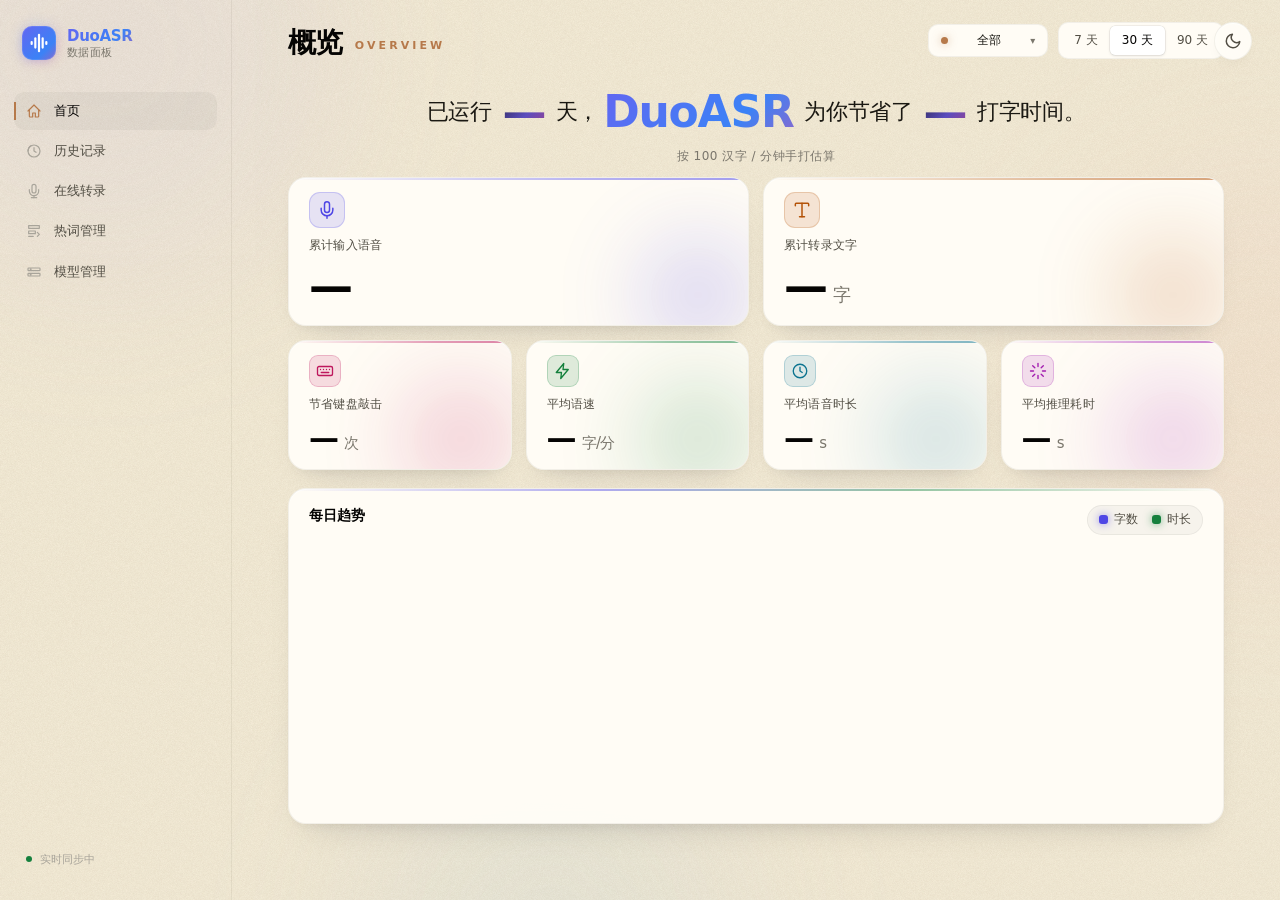
==== static/dashboard/index.html @ fc0b5ade "feat(dashboard): 热词控件聚合到表上方 + 下载实时网速/ETA 热词管理： - 「表格 / 原文」+「保存」按钮从 view-header 右上角挪到表格上方右侧   的独立 mod" ====
<!DOCTYPE html>
<html lang="zh-CN">
<head>
  <meta charset="UTF-8">
  <meta name="viewport" content="width=device-width, initial-scale=1.0">
  <title>DuoASR · 数据面板</title>
  <link rel="stylesheet" href="style.css">
</head>
<body>
  <!-- 极光背景 + 双层纹理（细颗粒噪点 + 粗纤维纸纹） -->
  <div class="aurora" aria-hidden="true">
    <span class="aurora-blob aurora-blob-1"></span>
    <span class="aurora-blob aurora-blob-2"></span>
    <span class="aurora-blob aurora-blob-3"></span>
  </div>
  <div class="noise" aria-hidden="true"></div>
  <div class="paper-grain" aria-hidden="true"></div>

  <aside class="sidebar">
    <div class="brand">
      <span class="brand-mark" aria-hidden="true">
        <svg viewBox="0 0 24 24" width="22" height="22" fill="none" stroke="currentColor" stroke-width="2.4" stroke-linecap="round" stroke-linejoin="round">
          <path d="M12 3v18"/>
          <path d="M8 7v10"/>
          <path d="M16 7v10"/>
          <path d="M4 11v2"/>
          <path d="M20 11v2"/>
        </svg>
      </span>
      <span class="brand-text">
        <span class="brand-title">DuoASR</span>
        <span class="brand-sub">数据面板</span>
      </span>
    </div>

    <nav>
      <a href="#/" class="nav-item" data-view="home">
        <span class="nav-icon" aria-hidden="true">
          <svg viewBox="0 0 24 24" width="16" height="16" fill="none" stroke="currentColor" stroke-width="1.8" stroke-linecap="round" stroke-linejoin="round">
            <path d="M3 12l9-9 9 9"/>
            <path d="M5 10v10a1 1 0 0 0 1 1h4v-6h4v6h4a1 1 0 0 0 1-1V10"/>
          </svg>
        </span>
        <span>首页</span>
      </a>
      <a href="#/history" class="nav-item" data-view="history">
        <span class="nav-icon" aria-hidden="true">
          <svg viewBox="0 0 24 24" width="16" height="16" fill="none" stroke="currentColor" stroke-width="1.8" stroke-linecap="round" stroke-linejoin="round">
            <circle cx="12" cy="12" r="9"/>
            <path d="M12 7v5l3 2"/>
            <path d="M3 12a9 9 0 0 1 4.5-7.79"/>
          </svg>
        </span>
        <span>历史记录</span>
      </a>
      <a href="#/transcribe" class="nav-item" data-view="transcribe">
        <span class="nav-icon" aria-hidden="true">
          <svg viewBox="0 0 24 24" width="16" height="16" fill="none" stroke="currentColor" stroke-width="1.8" stroke-linecap="round" stroke-linejoin="round">
            <path d="M12 2a3 3 0 0 0-3 3v7a3 3 0 0 0 6 0V5a3 3 0 0 0-3-3z"/>
            <path d="M19 10v2a7 7 0 0 1-14 0v-2"/>
            <path d="M12 19v3"/>
            <path d="M8 22h8"/>
          </svg>
        </span>
        <span>在线转录</span>
      </a>
      <a href="#/hotwords" class="nav-item" data-view="hotwords">
        <span class="nav-icon" aria-hidden="true">
          <svg viewBox="0 0 24 24" width="16" height="16" fill="none" stroke="currentColor" stroke-width="1.8" stroke-linecap="round" stroke-linejoin="round">
            <path d="M4 4h16v4H4z"/>
            <path d="M4 12h10v4H4z"/>
            <path d="M4 20h7"/>
            <path d="m17 14 3 3-3 3"/>
          </svg>
        </span>
        <span>热词管理</span>
      </a>
      <a href="#/models" class="nav-item" data-view="models">
        <span class="nav-icon" aria-hidden="true">
          <svg viewBox="0 0 24 24" width="16" height="16" fill="none" stroke="currentColor" stroke-width="1.8" stroke-linecap="round" stroke-linejoin="round">
            <rect x="3" y="6" width="18" height="4" rx="1"/>
            <rect x="3" y="14" width="18" height="4" rx="1"/>
            <circle cx="7" cy="8" r="0.6" fill="currentColor"/>
            <circle cx="7" cy="16" r="0.6" fill="currentColor"/>
          </svg>
        </span>
        <span>模型管理</span>
      </a>
    </nav>

    <div class="sidebar-foot">
      <span class="pulse-dot" aria-hidden="true"></span>
      <span id="last-update">实时同步中</span>
    </div>
  </aside>

  <button class="theme-toggle" id="theme-toggle" type="button" aria-label="切换主题">
    <svg class="theme-icon-moon" width="18" height="18" viewBox="0 0 24 24" fill="none" stroke="currentColor" stroke-width="2" stroke-linecap="round" stroke-linejoin="round">
      <path d="M21 12.79A9 9 0 1 1 11.21 3 7 7 0 0 0 21 12.79z"/>
    </svg>
    <svg class="theme-icon-sun" width="18" height="18" viewBox="0 0 24 24" fill="none" stroke="currentColor" stroke-width="2" stroke-linecap="round" stroke-linejoin="round">
      <circle cx="12" cy="12" r="4"/>
      <path d="M12 2v2M12 20v2M4.93 4.93l1.41 1.41M17.66 17.66l1.41 1.41M2 12h2M20 12h2M4.93 19.07l1.41-1.41M17.66 6.34l1.41-1.41"/>
    </svg>
  </button>

  <main class="content">
    <!-- 首页 -->
    <section class="view view-home" data-view="home">
      <header class="view-header">
        <div class="view-title">
          <h1>概览<span class="view-eyebrow">Overview</span></h1>
        </div>
        <div class="toolbar">
          <div class="dropdown" id="client-dropdown">
            <button class="dropdown-toggle" id="client-toggle">
              <span class="dot dot-violet" aria-hidden="true"></span>
              <span id="client-toggle-label">全部</span>
              <span class="dropdown-caret">▾</span>
            </button>
            <ul class="dropdown-menu" id="client-menu" hidden></ul>
          </div>
          <div class="segmented" id="period-switch">
            <button data-days="7">7 天</button>
            <button data-days="30" class="active">30 天</button>
            <button data-days="90">90 天</button>
          </div>
        </div>
      </header>

      <!-- 故事化标题：单行居中，两个关键数字加大放亮 -->
      <section class="hero-banner" id="hero-banner">
        <p class="hero-banner-text">
          已运行 <span class="hero-big" id="hero-days">—</span> 天，<span class="brand-name">DuoASR</span> 为你节省了
          <span class="hero-big" id="hero-saved">—</span> 打字时间。
        </p>
        <p class="hero-banner-sub" id="hero-sub">按 100 汉字 / 分钟手打估算</p>
      </section>

      <div class="cards">
        <!-- Hero × 2 -->
        <div class="card card-hero" data-tone="violet">
          <div class="card-icon" aria-hidden="true">
            <svg viewBox="0 0 24 24" width="20" height="20" fill="none" stroke="currentColor" stroke-width="1.8" stroke-linecap="round" stroke-linejoin="round">
              <path d="M12 2a3 3 0 0 0-3 3v7a3 3 0 0 0 6 0V5a3 3 0 0 0-3-3z"/>
              <path d="M19 10v2a7 7 0 0 1-14 0v-2"/>
              <path d="M12 19v3"/>
            </svg>
          </div>
          <div class="card-label">累计输入语音</div>
          <div class="card-value">
            <span id="stat-duration">—</span><span class="card-unit" id="stat-duration-unit"></span>
          </div>
          <span class="card-glow" aria-hidden="true"></span>
        </div>
        <div class="card card-hero" data-tone="amber">
          <div class="card-icon" aria-hidden="true">
            <svg viewBox="0 0 24 24" width="20" height="20" fill="none" stroke="currentColor" stroke-width="1.8" stroke-linecap="round" stroke-linejoin="round">
              <path d="M4 7V5a1 1 0 0 1 1-1h14a1 1 0 0 1 1 1v2"/>
              <path d="M9 20h6"/>
              <path d="M12 4v16"/>
            </svg>
          </div>
          <div class="card-label">累计转录文字</div>
          <div class="card-value">
            <span id="stat-chars">—</span><span class="card-unit">字</span>
          </div>
          <span class="card-glow" aria-hidden="true"></span>
        </div>

        <!-- Small × 4 -->
        <div class="card" data-tone="pink">
          <div class="card-icon" aria-hidden="true">
            <svg viewBox="0 0 24 24" width="18" height="18" fill="none" stroke="currentColor" stroke-width="1.8" stroke-linecap="round" stroke-linejoin="round">
              <rect x="2" y="6" width="20" height="12" rx="2"/>
              <path d="M6 10h.01M10 10h.01M14 10h.01M18 10h.01M7 14h10"/>
            </svg>
          </div>
          <div class="card-label">节省键盘敲击</div>
          <div class="card-value">
            <span id="stat-keystrokes">—</span><span class="card-unit">次</span>
          </div>
          <span class="card-glow" aria-hidden="true"></span>
        </div>
        <div class="card" data-tone="emerald">
          <div class="card-icon" aria-hidden="true">
            <svg viewBox="0 0 24 24" width="18" height="18" fill="none" stroke="currentColor" stroke-width="1.8" stroke-linecap="round" stroke-linejoin="round">
              <path d="M13 2 3 14h7l-1 8 10-12h-7l1-8z"/>
            </svg>
          </div>
          <div class="card-label">平均语速</div>
          <div class="card-value">
            <span id="stat-cpm">—</span><span class="card-unit">字/分</span>
          </div>
          <span class="card-glow" aria-hidden="true"></span>
        </div>
        <div class="card" data-tone="teal">
          <div class="card-icon" aria-hidden="true">
            <svg viewBox="0 0 24 24" width="18" height="18" fill="none" stroke="currentColor" stroke-width="1.8" stroke-linecap="round" stroke-linejoin="round">
              <circle cx="12" cy="12" r="9"/>
              <path d="M12 7v5l3 2"/>
            </svg>
          </div>
          <div class="card-label">平均语音时长</div>
          <div class="card-value">
            <span id="stat-avg-dur">—</span><span class="card-unit">s</span>
          </div>
          <span class="card-glow" aria-hidden="true"></span>
        </div>
        <div class="card" data-tone="lilac">
          <div class="card-icon" aria-hidden="true">
            <svg viewBox="0 0 24 24" width="18" height="18" fill="none" stroke="currentColor" stroke-width="1.8" stroke-linecap="round" stroke-linejoin="round">
              <path d="M12 2v4"/>
              <path d="M12 18v4"/>
              <path d="m4.93 4.93 2.83 2.83"/>
              <path d="m16.24 16.24 2.83 2.83"/>
              <path d="M2 12h4"/>
              <path d="M18 12h4"/>
              <path d="m4.93 19.07 2.83-2.83"/>
              <path d="m16.24 7.76 2.83-2.83"/>
            </svg>
          </div>
          <div class="card-label">平均推理耗时</div>
          <div class="card-value">
            <span id="stat-inference">—</span><span class="card-unit">s</span>
          </div>
          <span class="card-glow" aria-hidden="true"></span>
        </div>
      </div>

      <div class="chart-section">
        <div class="chart-head">
          <h2>每日趋势</h2>
          <div class="chart-legend">
            <span class="legend-item"><i class="legend-swatch swatch-violet"></i>字数</span>
            <span class="legend-item"><i class="legend-swatch swatch-emerald"></i>时长</span>
          </div>
        </div>
        <span class="muted" id="chart-subtitle" hidden></span>
        <div class="chart-wrap"><canvas id="daily-chart"></canvas></div>
      </div>
    </section>

    <!-- 历史记录页 -->
    <section class="view view-history" data-view="history" hidden>
      <header class="view-header">
        <div class="view-title">
          <h1>历史记录<span class="view-eyebrow">History</span></h1>
        </div>
        <span class="muted" id="history-count"></span>
      </header>
      <div class="search-panel">
        <div class="search-row">
          <svg class="search-icon" width="18" height="18" viewBox="0 0 24 24" fill="none" stroke="currentColor" stroke-width="2" stroke-linecap="round" stroke-linejoin="round">
            <circle cx="11" cy="11" r="8"/>
            <path d="m21 21-4.35-4.35"/>
          </svg>
          <input type="search" id="history-search" placeholder="搜索转录内容…" autocomplete="off">
          <button class="search-clear" id="history-search-clear" type="button" aria-label="清空" hidden>×</button>
        </div>

        <div class="filter-row">
          <div class="filter-group">
            <span class="filter-label">时间</span>
            <div class="date-range" id="date-range">
              <button class="date-trigger" type="button" data-target="history-since" aria-label="起始日期">
                <svg class="date-icon" width="13" height="13" viewBox="0 0 24 24" fill="none" stroke="currentColor" stroke-width="1.8" stroke-linecap="round" stroke-linejoin="round">
                  <rect x="3" y="4" width="18" height="18" rx="2"/>
                  <path d="M16 2v4M8 2v4M3 10h18"/>
                </svg>
                <span class="date-trigger-label" data-placeholder="起始">起始</span>
              </button>
              <span class="date-sep">→</span>
              <button class="date-trigger" type="button" data-target="history-until" aria-label="结束日期">
                <svg class="date-icon" width="13" height="13" viewBox="0 0 24 24" fill="none" stroke="currentColor" stroke-width="1.8" stroke-linecap="round" stroke-linejoin="round">
                  <rect x="3" y="4" width="18" height="18" rx="2"/>
                  <path d="M16 2v4M8 2v4M3 10h18"/>
                </svg>
                <span class="date-trigger-label" data-placeholder="结束">结束</span>
              </button>
              <button class="filter-clear-btn" id="date-clear" type="button" hidden aria-label="清空日期">×</button>
              <input type="hidden" id="history-since">
              <input type="hidden" id="history-until">
            </div>
          </div>

          <div class="filter-divider"></div>

          <div class="filter-group">
            <span class="filter-label">客户端</span>
            <div class="dropdown" id="history-client-dd">
              <button class="dropdown-toggle" type="button">
                <span id="history-client-label">全部</span>
                <span class="dropdown-caret">▾</span>
              </button>
              <ul class="dropdown-menu" hidden></ul>
            </div>
          </div>

          <div class="filter-divider"></div>

          <div class="filter-group">
            <span class="filter-label">后处理</span>
            <div class="dropdown" id="history-post-dd">
              <button class="dropdown-toggle" type="button">
                <span id="history-post-label">全部</span>
                <span class="dropdown-caret">▾</span>
              </button>
              <ul class="dropdown-menu" hidden>
                <li data-value="all" class="selected">全部</li>
                <li data-value="1">已后处理</li>
                <li data-value="0">未后处理</li>
              </ul>
            </div>
          </div>

          <button class="filter-reset" id="filter-reset" type="button" hidden>清除筛选</button>
        </div>
      </div>
      <ul class="recent-list" id="recent-list"></ul>
      <div class="load-more">
        <button id="load-more-btn">加载更多</button>
      </div>
    </section>

    <!-- 转录页 -->
    <section class="view view-transcribe" data-view="transcribe" hidden>
      <header class="view-header">
        <div class="view-title">
          <h1>在线转录<span class="view-eyebrow">Transcribe</span></h1>
        </div>
        <span class="muted" id="trans-server-info"></span>
      </header>

      <div class="trans-input">
        <div class="trans-dropzone" id="trans-dropzone" tabindex="0">
          <input type="file" id="trans-file" accept="audio/*,.wav,.mp3,.m4a,.flac,.ogg,.opus,.webm" hidden>
          <span class="trans-dz-icon" aria-hidden="true">
            <svg viewBox="0 0 24 24" width="32" height="32" fill="none" stroke="currentColor" stroke-width="1.6" stroke-linecap="round" stroke-linejoin="round">
              <path d="M12 3v12"/>
              <path d="m6 9 6-6 6 6"/>
              <path d="M5 21h14"/>
            </svg>
          </span>
          <div class="trans-dz-title">拖入音频文件，或点击选择</div>
          <div class="trans-dz-sub">支持 wav / mp3 / m4a / flac / ogg / opus / webm</div>
        </div>

        <div class="trans-or">或</div>

        <div class="trans-recorder">
          <button class="trans-rec-btn" id="trans-rec-btn" type="button" aria-label="开始录音">
            <span class="trans-rec-dot" aria-hidden="true"></span>
            <span class="trans-rec-label" id="trans-rec-label">开始录音</span>
          </button>
          <div class="trans-rec-meta">
            <span class="trans-rec-time" id="trans-rec-time">00:00</span>
            <div class="trans-rec-meter" aria-hidden="true">
              <span class="trans-rec-meter-bar" id="trans-rec-meter-bar"></span>
            </div>
          </div>
          <div class="trans-rec-hint" id="trans-rec-hint">录音将打包为 WAV 提交，无需后端依赖</div>
        </div>
      </div>

      <div class="trans-status" id="trans-status" hidden></div>

      <div class="trans-result" id="trans-result" hidden>
        <div class="trans-result-head">
          <span class="trans-result-eyebrow">转录结果</span>
          <span class="trans-result-meta" id="trans-result-meta"></span>
        </div>
        <audio class="trans-result-audio" id="trans-result-audio" controls></audio>
        <div class="trans-result-text" id="trans-result-text"></div>
        <details class="trans-result-raw" id="trans-result-raw-wrap" hidden>
          <summary>查看原始输出（后处理前）</summary>
          <pre id="trans-result-raw"></pre>
        </details>
        <div class="trans-result-actions">
          <button class="trans-copy-btn" id="trans-copy-btn" type="button">复制文本</button>
          <button class="trans-reset-btn" id="trans-reset-btn" type="button">再来一段</button>
        </div>
      </div>
    </section>

    <!-- 模型管理页 -->
    <section class="view view-models" data-view="models" hidden>
      <header class="view-header">
        <div class="view-title">
          <h1>模型管理<span class="view-eyebrow">Models</span></h1>
        </div>
        <span class="muted" id="models-meta"></span>
      </header>

      <div id="models-error" class="hotwords-error" hidden></div>

      <div class="model-task-card" id="model-task-card" hidden>
        <div class="model-task-head">
          <span class="model-task-id" id="model-task-name"></span>
          <span class="model-task-state" id="model-task-state"></span>
        </div>
        <div class="model-task-progress">
          <div class="model-task-bar"><span id="model-task-bar-fill"></span></div>
          <span class="model-task-pct" id="model-task-pct">0%</span>
        </div>
        <div class="model-task-meta" id="model-task-meta"></div>
      </div>

      <h2 class="models-section-title">已下载</h2>
      <ul class="models-list" id="models-list"></ul>

      <h2 class="models-section-title">推荐模型</h2>
      <ul class="models-list models-recommended" id="models-recommended"></ul>

      <h2 class="models-section-title">搜索 ModelScope</h2>
      <div class="model-search-panel">
        <div class="model-search-row">
          <svg class="search-icon" width="18" height="18" viewBox="0 0 24 24" fill="none" stroke="currentColor" stroke-width="2" stroke-linecap="round" stroke-linejoin="round">
            <circle cx="11" cy="11" r="8"/>
            <path d="m21 21-4.35-4.35"/>
          </svg>
          <input type="search" id="model-search-input"
                 placeholder="搜索 ModelScope 上的模型，如 paraformer、whisper、qwen…"
                 autocomplete="off" spellcheck="false">
          <button class="search-clear" id="model-search-clear" type="button" aria-label="清空" hidden>×</button>
        </div>
        <p class="model-search-hint">
          搜索结果可能包含非 ASR 模型；标 <span class="model-badge model-badge-asr">ASR</span>
          的可直接加载，其他类型仅供参考。直接输入完整 ID（如 <code>iic/SenseVoiceLarge</code>）也可命中精确匹配。
        </p>
        <div id="model-search-status" class="model-search-status" hidden></div>
        <ul id="model-search-results" class="model-search-results"></ul>
      </div>

      <!-- 兼容性兜底：仍保留隐藏的 input/button 让 setupModelsPage 不报错 -->
      <input type="hidden" id="model-download-id">
      <button id="model-download-btn" type="button" hidden></button>
    </section>

    <!-- 热词管理页 -->
    <section class="view view-hotwords" data-view="hotwords" hidden>
      <header class="view-header">
        <div class="view-title">
          <h1>热词管理<span class="view-eyebrow">Hotwords</span></h1>
        </div>
      </header>

      <p class="hotwords-hint" id="hotwords-hint">
        热词词典会在保存后立即生效（无需重启服务）。每条规则把若干 <em>变体</em> 替换为左侧的 <em>目标词</em>。
        勾选「按发音匹配」可让 ASR 把同音字也归并到目标词（中文场景）。
      </p>

      <div id="hotwords-error" class="hotwords-error" hidden></div>

      <!-- 模式切换 + 保存：紧贴表格右上角 -->
      <div class="hotwords-mode-bar">
        <div class="segmented" id="hotwords-mode">
          <button data-mode="table" class="active">表格</button>
          <button data-mode="raw">原文</button>
        </div>
        <button class="filter-reset hotwords-save" id="hotwords-save-btn" type="button">保存</button>
      </div>

      <!-- 表格视图 -->
      <div class="hotwords-table-wrap" id="hotwords-table-view">
        <table class="hotwords-table">
          <thead>
            <tr>
              <th class="hw-col-target">目标词</th>
              <th class="hw-col-variants">变体（逗号分隔）</th>
              <th class="hw-col-phonetic">按发音匹配</th>
              <th class="hw-col-pinyin">拼音键（可选，逗号分隔）</th>
              <th class="hw-col-action"></th>
            </tr>
          </thead>
          <tbody id="hotwords-tbody"></tbody>
        </table>
        <button class="hotwords-add-row" id="hotwords-add-btn" type="button">+ 新增热词</button>
      </div>

      <!-- 原文 toml 视图 -->
      <div class="hotwords-raw-wrap" id="hotwords-raw-view" hidden>
        <textarea id="hotwords-raw" spellcheck="false" autocomplete="off"></textarea>
      </div>
    </section>
  </main>

  <!-- 通用确认弹窗 -->
  <dialog class="confirm-dialog" id="confirm-dialog">
    <div class="confirm-card">
      <div class="confirm-title" id="confirm-title">确认操作</div>
      <div class="confirm-message" id="confirm-message"></div>
      <div class="confirm-actions">
        <button class="confirm-btn confirm-btn-cancel" id="confirm-cancel" type="button">取消</button>
        <button class="confirm-btn confirm-btn-ok" id="confirm-ok" type="button">确认</button>
      </div>
    </div>
  </dialog>

  <script src="vendor/chart.umd.js"></script>
  <script src="app.js"></script>
</body>
</html>
---- static/dashboard/style.css ----
/* ================================================================
 * DuoASR Dashboard · 视觉系统
 * 设计意图：在保持极简骨架的基础上注入呼吸感 ——
 *   · Aurora 极光背景 + 微噪点：让大块底色不再死板
 *   · 差异化彩色统计卡 + 顶部 accent 条 + 角落光晕
 *   · Hero 数字采用 gradient text，制造视觉焦点
 *   · 入场 stagger、hover lift、品牌呼吸光等微动效
 *   · 图表区精致化（浮动图例 + 副标题）
 * ================================================================ */

:root, :root[data-theme="dark"] {
  /* 基础底层 —— 墨灰 + 微暖（不再纯黑，但仍保持夜场氛围） */
  --bg:           #18181b;
  --bg-elevated: rgba(34, 34, 38, 0.78);
  --bg-solid:    #1f1f23;
  --bg-soft:     rgba(255, 253, 247, 0.035);
  --bg-softer:   rgba(255, 253, 247, 0.02);
  --border:      rgba(255, 253, 247, 0.09);
  --border-soft: rgba(255, 253, 247, 0.055);
  --hover:       rgba(255, 253, 247, 0.045);

  /* 文字 —— 暖白系，高级感的关键之一 */
  --fg:          #ededeb;
  --fg-strong:   #fafaf7;
  --fg-mid:      #a3a3a0;
  --fg-dim:      #75757a;
  --fg-faint:    #4f4f54;

  --accent:        #fafaf7;
  --accent-soft:   rgba(255, 253, 247, 0.10);

  /* 焦点/激活/选中态 —— 暖琥珀，与暖底色同源 */
  --hl:        #d4a574;
  --hl-soft:   rgba(212, 165, 116, 0.18);

  /* 数据色保留差异化（卡片仍各有专属色） */
  /* 六色环：紫蓝 / 草绿 / 琥珀 / 玫粉 / 蓝 / 茄紫 / 暖红 / 深青
   * 每色相互间隔 ≥ 50°，确保 6 张卡片差异度足够 */
  --data-1: #818cf8;   /* violet 紫蓝 245° */
  --data-2: #4ade80;   /* green 草绿 145° */
  --data-3: #fbbf24;   /* amber 琥珀 35° */
  --data-4: #f472b6;   /* pink 玫粉 335° */
  --data-5: #60a5fa;   /* sky 天蓝 210° */
  --data-6: #fb7185;   /* rose 玫红 350° */
  --data-7: #d946ef;   /* fuchsia 茄紫 295° */
  --data-8: #22d3ee;   /* cyan 深青 190° */

  /* 磨砂玻璃后方光晕 —— 极低饱和、大半径，仅作环境色 */
  --aurora-1: rgba(170, 145, 240, 0.10);
  --aurora-2: rgba(255, 180, 160, 0.08);
  --aurora-3: rgba(140, 180, 230, 0.10);

  /* hero gradient —— 多色冷暖混合，奶油白 → 薄紫 → 粉 → 蜜桃 → 暖金 */
  --hero-gradient: linear-gradient(135deg,
    #fafaf7 0%,
    #d8c8ff 25%,
    #ffc4d6 50%,
    #ffd9b8 75%,
    #f5e0a8 100%);

  /* logo 专属渐变 —— 单独定义，不依赖 data-X，保证两种模式都饱满鲜亮 */
  --logo-gradient: linear-gradient(135deg,
    #818cf8 0%,
    #60a5fa 35%,
    #f472b6 70%,
    #fbbf24 100%);

  /* 状态 —— 暖玫粉，避免硬红与米色暖底冲突 */
  --error:  #d46a73;
  --error-soft: rgba(212, 106, 115, 0.14);

  /* 字体 */
  --font-sans: -apple-system, BlinkMacSystemFont, "Inter", "SF Pro Text",
               "PingFang SC", "Microsoft YaHei", system-ui, sans-serif;
  --font-mono: "SF Mono", ui-monospace, "JetBrains Mono", Menlo, Consolas, monospace;
  --font-display: "Inter", -apple-system, "SF Pro Display", system-ui, sans-serif;

  /* 几何 —— 加大圆角向参考页靠拢，画面更柔和复古 */
  --radius-lg: 22px;
  --radius:    18px;
  --radius-sm: 10px;
  --sidebar-w: 232px;

  /* 阴影 */
  --shadow-card: 0 1px 0 rgba(255, 255, 255, 0.04) inset,
                 0 24px 48px -24px rgba(0, 0, 0, 0.55),
                 0 8px 20px -10px rgba(0, 0, 0, 0.45);
  --shadow-pop: 0 12px 32px -8px rgba(0, 0, 0, 0.55),
                0 2px 6px rgba(0, 0, 0, 0.35);
}

:root[data-theme="light"] {
  /* 浅色 —— 极淡米黄底，温暖但不发深 */
  --bg:           #faf3df;
  --bg-elevated: rgba(255, 253, 247, 0.96);
  --bg-solid:    #fffdf7;
  --bg-soft:     rgba(20, 18, 12, 0.035);
  --bg-softer:   rgba(20, 18, 12, 0.018);
  --border:      rgba(20, 18, 12, 0.10);
  --border-soft: rgba(20, 18, 12, 0.055);
  --hover:       rgba(20, 18, 12, 0.035);

  --fg:          #1a1812;
  --fg-strong:   #050403;
  --fg-mid:      #524e44;
  --fg-dim:      #7a766c;
  --fg-faint:    #a8a49a;

  --accent:        #1a1812;
  --accent-soft:   rgba(20, 18, 12, 0.05);

  /* 浅色 —— 焦糖陶土，与米黄底同源 */
  --hl:        #b6794a;
  --hl-soft:   rgba(182, 121, 74, 0.12);

  --data-1: #4f46e5;   /* violet 245° */
  --data-2: #15803d;   /* green 草绿 145° */
  --data-3: #b45309;   /* amber 35° */
  --data-4: #be185d;   /* pink 玫粉 335° */
  --data-5: #2563eb;   /* sky 天蓝 215° */
  --data-6: #991b1b;   /* deep rose 0° */
  --data-7: #a21caf;   /* fuchsia 茄紫 295° */
  --data-8: #0e7490;   /* cyan 深青 195° */

  /* 磨砂玻璃环境光 —— 浅色版用更淡的紫粉蓝 */
  --aurora-1: rgba(180, 160, 240, 0.12);
  --aurora-2: rgba(255, 170, 165, 0.09);
  --aurora-3: rgba(155, 195, 235, 0.11);

  /* hero gradient —— 浅色版多色：墨色 → 紫 → 玫红 → 焦糖，灵动而精致 */
  --hero-gradient: linear-gradient(135deg,
    #1a1a2e 0%,
    #5b4dbe 28%,
    #be3d7a 55%,
    #d4663d 80%,
    #b48a3a 100%);

  /* 浅色版 logo 渐变 —— 用比 data-X 更鲜亮饱和的色，确保渐变层次明显 */
  --logo-gradient: linear-gradient(135deg,
    #6366f1 0%,
    #3b82f6 35%,
    #ec4899 70%,
    #f59e0b 100%);

  --error: #b54251;
  --error-soft: rgba(181, 66, 81, 0.10);

  --shadow-card: 0 1px 0 rgba(255, 255, 255, 0.6) inset,
                 0 18px 36px -22px rgba(15, 15, 25, 0.18),
                 0 6px 16px -8px rgba(15, 15, 25, 0.10);
  --shadow-pop: 0 12px 32px -8px rgba(15, 15, 25, 0.18),
                0 2px 6px rgba(15, 15, 25, 0.08);
}

* { box-sizing: border-box; }

html, body {
  margin: 0;
  padding: 0;
  font-family: var(--font-sans);
  font-size: 13.5px;
  line-height: 1.55;
  /* 纯色底 —— 不用 background-attachment: fixed 渐变（滚动 paint 杀手）。
   * 光线层次靠下方独立的 aurora 层提供 */
  background: var(--bg);
  color: var(--fg);
  -webkit-font-smoothing: antialiased;
  -moz-osx-font-smoothing: grayscale;
  font-feature-settings: "cv11", "ss03", "ss04";
}

body {
  display: grid;
  grid-template-columns: var(--sidebar-w) 1fr;
  min-height: 100vh;
  position: relative;
}

a { color: inherit; text-decoration: none; }
.muted { color: var(--fg-dim); font-size: 12px; }

/* ================================================================
 * Aurora 背景 + 纹理
 *
 * 性能注意事项 —— 之前版本的两个陷阱已修：
 *   1. mix-blend-mode 在 fixed 元素 + 文档滚动时会触发"整屏 paint"
 *      （Chromium 已知问题），快速滚动会出现空白帧。
 *      → 改用直接 opacity 叠加，不再 blend。
 *   2. aurora-blob 上的 transform animation 持续 GPU 重合成大 blur 层。
 *      → 移除 animation，让光斑静态（视觉差异微乎其微，30s 周期没人看得出来）。
 *
 * 所有纹理层强制 transform: translateZ(0) 推到独立 GPU layer，
 * 滚动时只做 composite，不重 paint。
 * ================================================================ */
.aurora {
  position: fixed;
  inset: 0;
  pointer-events: none;
  z-index: 0;
  overflow: hidden;
  transform: translateZ(0);
}

.aurora-blob {
  position: absolute;
  border-radius: 50%;
  filter: blur(140px);
  opacity: 1;
  transform: translateZ(0);
}

/* 磨砂玻璃后方光晕 —— 进一步缩小 + 降 blur，最大化 paint cache 命中率，
 * 让快速滚动时浏览器能复用合成层而不是重新栅格化 */
.aurora-blob-1 {
  top: -20%; left: -10%; width: 36vw; height: 36vw;
  background: var(--aurora-1);
  filter: blur(80px);
}
.aurora-blob-2 {
  top: 18%; right: -15%; width: 32vw; height: 32vw;
  background: var(--aurora-2);
  filter: blur(80px);
}
.aurora-blob-3 {
  bottom: -25%; left: 28%; width: 30vw; height: 30vw;
  background: var(--aurora-3);
  filter: blur(80px);
}

/* 磨砂玻璃质感：
 *   .paper-grain  —— 主磨砂砂粒：高频、单 octave、各向同性，颗粒细而密
 *   .noise        —— 极细副层颗粒，丰富纹理深度
 * 配合下方 aurora-blob 的大模糊光晕 = 完整的"磨砂玻璃透光"效果。
 */
.paper-grain {
  position: fixed;
  inset: 0;
  pointer-events: none;
  z-index: 1;
  opacity: 0.32;
  transform: translateZ(0);
  /* 暖棕灰砂粒：颜色矩阵映射到 (0.32, 0.24, 0.14) —— 米黄底上叠加是温暖的纸纹，不再"压黑" */
  background-image: url("data:image/svg+xml;utf8,<svg xmlns='http://www.w3.org/2000/svg' width='280' height='280'><filter id='f'><feTurbulence type='fractalNoise' baseFrequency='1.6' numOctaves='1' seed='3' stitchTiles='stitch'/><feColorMatrix values='0 0 0 0 0.32  0 0 0 0 0.24  0 0 0 0 0.14  0 0 0 0.42 0'/></filter><rect width='100%25' height='100%25' filter='url(%23f)'/></svg>");
}

.noise {
  position: fixed;
  inset: 0;
  pointer-events: none;
  z-index: 1;
  opacity: 0.16;
  transform: translateZ(0);
  background-image: url("data:image/svg+xml;utf8,<svg xmlns='http://www.w3.org/2000/svg' width='180' height='180'><filter id='n'><feTurbulence type='fractalNoise' baseFrequency='2.4' numOctaves='1' stitchTiles='stitch'/><feColorMatrix values='0 0 0 0 0.30  0 0 0 0 0.22  0 0 0 0 0.12  0 0 0 0.65 0'/></filter><rect width='100%25' height='100%25' filter='url(%23n)'/></svg>");
}

:root[data-theme="dark"] .noise { opacity: 0.10; }
:root[data-theme="dark"] .paper-grain {
  opacity: 0.32;
  /* 暗色模式：砂粒发光（白色 alpha） */
  background-image: url("data:image/svg+xml;utf8,<svg xmlns='http://www.w3.org/2000/svg' width='280' height='280'><filter id='f'><feTurbulence type='fractalNoise' baseFrequency='1.6' numOctaves='1' seed='3' stitchTiles='stitch'/><feColorMatrix values='0 0 0 0 0.95  0 0 0 0 0.93  0 0 0 0 0.86  0 0 0 0.40 0'/></filter><rect width='100%25' height='100%25' filter='url(%23f)'/></svg>");
}

/* 让所有真实内容浮在 aurora 之上 */
.sidebar, .content, .theme-toggle { position: relative; z-index: 2; }

/* 历史页层级修复：search-panel 必须高于后续兄弟节点 recent-list，
 * 否则其内部的 .dropdown-menu 会被卡片遮挡 */
.search-panel { position: relative; z-index: 20; }
.recent-list { position: relative; z-index: 1; }
.dropdown.open { z-index: 100; }

/* ================================================================
 * Sidebar
 * ================================================================ */
.sidebar {
  /* 完全透明，让 aurora 在 sidebar 与 content 之间无缝连续 */
  background: transparent;
  border-right: 1px solid var(--border-soft);
  display: flex;
  flex-direction: column;
  padding: 22px 14px;
  position: sticky;
  top: 0;
  height: 100vh;
}

.brand {
  display: flex;
  align-items: center;
  gap: 11px;
  padding: 4px 8px;
  margin-bottom: 28px;
}

.brand-mark {
  position: relative;
  width: 34px;
  height: 34px;
  border-radius: 10px;
  display: inline-flex;
  align-items: center;
  justify-content: center;
  color: #fff;
  /* 用 logo 专属渐变，确保 light / dark 两种模式下都饱满鲜亮 */
  background: var(--logo-gradient);
  background-size: 200% 200%;
  /* 阴影削弱：从 18px / 55% 改为 8px / 22% */
  box-shadow: 0 3px 8px -2px color-mix(in srgb, var(--data-1) 22%, transparent),
              0 0 0 1px rgba(255, 255, 255, 0.10) inset;
  flex-shrink: 0;
  animation: brand-shift 8s ease-in-out infinite;
}

/* 外光晕收紧 —— 不再像"灯泡"，只在 logo 边缘有轻柔氤氲 */
.brand-mark::after {
  content: "";
  position: absolute;
  inset: -1px;
  border-radius: 11px;
  background: var(--logo-gradient);
  filter: blur(7px);
  opacity: 0.18;
  z-index: -1;
  animation: brand-pulse 5.4s ease-in-out infinite;
}

@keyframes brand-shift {
  0%, 100% { background-position: 0% 50%; }
  50%      { background-position: 100% 50%; }
}

@keyframes brand-pulse {
  0%, 100% { opacity: 0.12; transform: scale(1); }
  50%      { opacity: 0.26; transform: scale(1.04); }
}

/* 暗色模式下 data 色饱和度高、底深，光晕本来就显眼 —— 进一步削弱 */
:root[data-theme="dark"] .brand-mark {
  box-shadow: 0 2px 6px -2px color-mix(in srgb, var(--data-1) 14%, transparent),
              0 0 0 1px rgba(255, 255, 255, 0.06) inset;
}
:root[data-theme="dark"] .brand-mark::after {
  filter: blur(5px);
  opacity: 0.10;
}
:root[data-theme="dark"] .brand-mark::after { animation-name: brand-pulse-dark; }
@keyframes brand-pulse-dark {
  0%, 100% { opacity: 0.06; transform: scale(1); }
  50%      { opacity: 0.14; transform: scale(1.03); }
}

.brand-text { display: flex; flex-direction: column; line-height: 1.15; }
.brand-title {
  font-family: var(--font-display);
  font-size: 15px;
  font-weight: 700;
  letter-spacing: -0.3px;
  /* 同款 logo 渐变 + 缓慢扫光，与右侧 logo 方块呼应 */
  background: var(--logo-gradient);
  background-size: 200% 200%;
  -webkit-background-clip: text;
  background-clip: text;
  -webkit-text-fill-color: transparent;
  color: var(--fg-strong);
  animation: hero-shift 8s ease-in-out infinite;
}
.brand-sub {
  font-size: 10.5px;
  color: var(--fg-dim);
  letter-spacing: 0.04em;
}

.sidebar nav {
  display: flex;
  flex-direction: column;
  gap: 2px;
}

.nav-item {
  position: relative;
  display: flex;
  align-items: center;
  gap: 11px;
  padding: 9px 11px;
  border-radius: var(--radius-sm);
  color: var(--fg-mid);
  font-size: 13px;
  font-weight: 500;
  transition: color 140ms ease, background 140ms ease, transform 140ms ease;
}

.nav-item:hover { color: var(--fg-strong); background: var(--hover); }
.nav-item.active {
  color: var(--fg-strong);
  background: var(--bg-soft);
}
.nav-item.active::before {
  content: "";
  position: absolute;
  left: 0;
  top: 10px;
  bottom: 10px;
  width: 2px;
  border-radius: 0;
  background: var(--hl);
}

.nav-icon {
  width: 18px;
  height: 18px;
  display: inline-flex;
  align-items: center;
  justify-content: center;
  color: var(--fg-faint);
  transition: color 140ms ease;
}
.nav-item:hover .nav-icon { color: var(--fg-mid); }
.nav-item.active .nav-icon { color: var(--hl); }

.sidebar-foot {
  margin-top: auto;
  padding: 10px 12px;
  display: flex;
  align-items: center;
  gap: 8px;
  font-size: 11px;
  color: var(--fg-faint);
  font-variant-numeric: tabular-nums;
}

.pulse-dot {
  width: 6px;
  height: 6px;
  border-radius: 50%;
  background: var(--data-2);
  box-shadow: 0 0 0 0 color-mix(in srgb, var(--data-2) 60%, transparent);
  animation: pulse 2.2s ease-in-out infinite;
  flex-shrink: 0;
}

@keyframes pulse {
  0%   { box-shadow: 0 0 0 0 color-mix(in srgb, var(--data-2) 50%, transparent); }
  70%  { box-shadow: 0 0 0 6px transparent; }
  100% { box-shadow: 0 0 0 0 transparent; }
}

/* ================================================================
 * 主题切换按钮
 * ================================================================ */
.theme-toggle {
  position: fixed;
  top: 22px;
  right: 28px;
  z-index: 50;
  width: 38px;
  height: 38px;
  background: var(--bg-elevated);
  backdrop-filter: blur(14px);
  -webkit-backdrop-filter: blur(14px);
  border: 1px solid var(--border-soft);
  color: var(--fg-mid);
  border-radius: 50%;
  padding: 0;
  cursor: pointer;
  display: flex;
  align-items: center;
  justify-content: center;
  transition: color 200ms, border-color 200ms, transform 320ms cubic-bezier(.34,1.56,.64,1);
  box-shadow: var(--shadow-card);
}

.theme-toggle:hover {
  color: var(--fg-strong);
  border-color: var(--border);
  transform: rotate(180deg);
}
.theme-toggle:active { transform: rotate(180deg) scale(0.92); }

.theme-toggle .theme-icon-moon { display: none; }
.theme-toggle .theme-icon-sun { display: block; }
:root[data-theme="light"] .theme-toggle .theme-icon-moon { display: block; }
:root[data-theme="light"] .theme-toggle .theme-icon-sun { display: none; }

/* ================================================================
 * Content
 * ================================================================ */
.content {
  padding: 22px 56px 40px;
  max-width: 1320px;
  margin: 0 auto;
  width: 100%;
}

.view {
  animation: view-in 420ms cubic-bezier(.16, 1, .3, 1) both;
}

@keyframes view-in {
  from { opacity: 0; transform: translateY(8px); }
  to   { opacity: 1; transform: translateY(0); }
}

.view-header {
  display: flex;
  align-items: flex-end;
  justify-content: space-between;
  gap: 16px;
  margin-bottom: 18px;
  flex-wrap: wrap;
}

.view-title { display: flex; flex-direction: column; }

.view-header h1 {
  margin: 0;
  font-family: var(--font-display);
  font-size: 28px;
  font-weight: 700;
  letter-spacing: -0.6px;
  color: var(--fg-strong);
  line-height: 1.1;
  /* baseline 对齐让英文小注紧贴中文标题底线 */
  display: flex;
  align-items: baseline;
  gap: 12px;
  flex-wrap: wrap;
}

/* 英文小注 —— 取代之前的横线装饰，焦糖色 + 字距大写，
 * 跟中文大字形成"杂志感"对比 */
.view-eyebrow {
  font-size: 11px;
  font-weight: 600;
  letter-spacing: 0.28em;
  text-transform: uppercase;
  color: var(--hl);
  /* 视觉上把英文托高一点，不沉在中文底部 */
  transform: translateY(-3px);
}

.toolbar {
  display: flex;
  align-items: center;
  gap: 10px;
  flex-wrap: wrap;
}

/* ================================================================
 * 下拉菜单 / Segmented
 * ================================================================ */
.dropdown { position: relative; display: inline-block; }

.dropdown-toggle {
  background: var(--bg-elevated);
  backdrop-filter: blur(10px);
  -webkit-backdrop-filter: blur(10px);
  color: var(--fg);
  border: 1px solid var(--border-soft);
  padding: 7px 12px;
  font-size: 12px;
  font-family: var(--font-sans);
  font-weight: 500;
  border-radius: var(--radius-sm);
  cursor: pointer;
  display: inline-flex;
  align-items: center;
  gap: 8px;
  min-width: 120px;
  justify-content: space-between;
  transition: border-color 140ms, background 140ms, transform 140ms;
}

.dropdown-toggle .dot {
  width: 7px; height: 7px;
  border-radius: 50%;
  background: var(--data-1);
  box-shadow: 0 0 8px color-mix(in srgb, var(--data-1) 60%, transparent);
  flex-shrink: 0;
}
.dropdown-toggle .dot-violet { background: var(--hl); box-shadow: 0 0 8px color-mix(in srgb, var(--hl) 50%, transparent); }

.dropdown-toggle:hover { border-color: var(--border); }
.dropdown.open .dropdown-toggle {
  border-color: color-mix(in srgb, var(--hl) 60%, var(--border));
  box-shadow: 0 0 0 3px var(--hl-soft);
}

.dropdown-caret {
  font-size: 10px;
  color: var(--fg-dim);
  transition: transform 180ms cubic-bezier(.34,1.56,.64,1);
}
.dropdown.open .dropdown-caret { transform: rotate(180deg); }

.dropdown-menu {
  position: absolute;
  right: 0;
  top: calc(100% + 6px);
  min-width: 180px;
  background: var(--bg-elevated);
  backdrop-filter: blur(20px) saturate(160%);
  -webkit-backdrop-filter: blur(20px) saturate(160%);
  border: 1px solid var(--border);
  border-radius: var(--radius-sm);
  box-shadow: var(--shadow-pop);
  list-style: none;
  margin: 0;
  padding: 5px;
  z-index: 10;
  max-height: 280px;
  overflow-y: auto;
  animation: menu-in 160ms cubic-bezier(.16, 1, .3, 1);
  transform-origin: top right;
}

@keyframes menu-in {
  from { opacity: 0; transform: translateY(-4px) scale(0.98); }
  to   { opacity: 1; transform: translateY(0) scale(1); }
}

.dropdown-menu li {
  padding: 7px 11px;
  font-size: 12px;
  color: var(--fg-mid);
  border-radius: 5px;
  cursor: pointer;
  display: flex;
  align-items: center;
  justify-content: space-between;
  gap: 8px;
  transition: background 100ms, color 100ms;
}

.dropdown-menu li:hover { background: var(--hover); color: var(--fg-strong); }

.dropdown-menu li.selected { color: var(--hl); background: var(--hl-soft); }
.dropdown-menu li.selected::after { content: "✓"; font-size: 11px; }

/* Segmented */
.segmented {
  display: inline-flex;
  background: var(--bg-elevated);
  backdrop-filter: blur(10px);
  -webkit-backdrop-filter: blur(10px);
  border: 1px solid var(--border-soft);
  border-radius: var(--radius-sm);
  padding: 3px;
  position: relative;
}

.segmented button {
  background: transparent;
  color: var(--fg-mid);
  border: none;
  padding: 6px 12px;
  font-size: 12px;
  font-family: var(--font-sans);
  font-weight: 500;
  border-radius: 5px;
  cursor: pointer;
  transition: color 140ms;
  position: relative;
  z-index: 1;
}

.segmented button:hover { color: var(--fg-strong); }

.segmented button.active {
  background: var(--bg-solid);
  color: var(--fg-strong);
  box-shadow: 0 1px 3px rgba(0, 0, 0, 0.20),
              0 0 0 0.5px var(--border);
}

:root[data-theme="light"] .segmented button.active {
  background: #ffffff;
  box-shadow: 0 1px 3px rgba(15, 15, 25, 0.10),
              0 0 0 0.5px var(--border);
}

/* ================================================================
 * Hero banner —— 单行居中，两个关键数字加大放亮
 * ================================================================ */
.hero-banner {
  margin-bottom: 12px;
  padding: 4px 8px 0;
  text-align: center;
}

/* DuoASR 品牌名 —— 跟 hero 数字一样大 + logo 渐变填充 */
.brand-name {
  font-family: var(--font-display);
  font-size: 2em;
  font-weight: 800;
  letter-spacing: -1.2px;
  vertical-align: -0.18em;
  background: var(--logo-gradient);
  background-size: 200% 200%;
  -webkit-background-clip: text;
  background-clip: text;
  -webkit-text-fill-color: transparent;
  color: var(--fg-strong);
  animation: hero-shift 8s ease-in-out infinite;
  margin: 0 4px;
}

.hero-banner-text {
  margin: 0 0 4px;
  font-family: var(--font-display);
  font-size: 22px;
  font-weight: 500;
  color: var(--fg);
  letter-spacing: -0.3px;
  line-height: 1.4;
}

/* 关键数字 —— 比正文大 + 多色渐变 + 缓慢扫光 */
.hero-big {
  font-family: var(--font-display);
  font-size: 2em;                /* 相对正文 22px ≈ 44px */
  font-weight: 800;
  letter-spacing: -1.4px;
  font-variant-numeric: tabular-nums;
  vertical-align: -0.18em;       /* 与中文 baseline 对齐 */
  background: var(--hero-gradient);
  background-size: 200% 200%;
  -webkit-background-clip: text;
  background-clip: text;
  -webkit-text-fill-color: transparent;
  color: var(--fg-strong);       /* fallback */
  margin: 0 4px;
  animation: hero-shift 11s ease-in-out infinite;
}

@keyframes hero-shift {
  0%, 100% { background-position: 0% 50%; }
  50%      { background-position: 100% 50%; }
}

.hero-banner-sub {
  margin: 0;
  font-size: 12px;
  color: var(--fg-dim);
  letter-spacing: 0.04em;
}

@media (max-width: 720px) {
  .hero-banner-text { font-size: 16px; }
  .hero-big { font-size: 1.7em; }
}

/* ================================================================
 * 统计卡片 —— 灵魂区域
 * ================================================================ */
.cards {
  display: grid;
  grid-template-columns: repeat(12, 1fr);
  gap: 14px;
  margin-bottom: 18px;
}

/* hero × 2，每张占 6 列 */
.card-hero { grid-column: span 6; }
/* 普通卡 × 4，每张占 3 列 */
.cards .card:not(.card-hero) { grid-column: span 3; }

@media (max-width: 1080px) {
  .card-hero { grid-column: span 6; }
  .cards .card:not(.card-hero) { grid-column: span 6; }
}
@media (max-width: 640px) {
  .card-hero, .cards .card:not(.card-hero) { grid-column: span 12; }
}

.card {
  position: relative;
  background: var(--bg-elevated);
  backdrop-filter: blur(20px) saturate(140%);
  -webkit-backdrop-filter: blur(20px) saturate(140%);
  border: 1px solid var(--border-soft);
  border-radius: var(--radius);
  padding: 14px 20px 16px;
  box-shadow: var(--shadow-card);
  overflow: hidden;
  isolation: isolate;
  transition: transform 320ms cubic-bezier(.34, 1.56, .64, 1),
              border-color 220ms,
              box-shadow 220ms;
  display: flex;
  flex-direction: column;
  gap: 4px;
  min-height: 108px;

  /* 默认 tone（被 data-tone 覆盖） */
  --tone: var(--data-1);

  animation: card-in 540ms cubic-bezier(.16, 1, .3, 1) both;
}

.card[data-tone="violet"]  { --tone: var(--data-1); }
.card[data-tone="amber"]   { --tone: var(--data-3); }
.card[data-tone="pink"]    { --tone: var(--data-4); }
.card[data-tone="emerald"] { --tone: var(--data-2); }
.card[data-tone="sky"]     { --tone: var(--data-5); }
.card[data-tone="lilac"]   { --tone: var(--data-7); }
.card[data-tone="teal"]    { --tone: var(--data-8); }

/* 顶部 accent 条 —— 流光扫动 */
.card::before {
  content: "";
  position: absolute;
  inset: 0 0 auto 0;
  height: 2px;
  background: linear-gradient(90deg,
    transparent 0%,
    color-mix(in srgb, var(--tone) 75%, transparent) 30%,
    color-mix(in srgb, var(--tone) 100%, transparent) 50%,
    color-mix(in srgb, var(--tone) 75%, transparent) 70%,
    transparent 100%);
  background-size: 220% 100%;
  opacity: 0.55;
  transition: opacity 220ms;
  animation: accent-sweep 9s ease-in-out infinite;
}

/* 让每张卡的流光起始相位错开，整体看起来像"序列灯" */
.cards .card:nth-child(2)::before { animation-delay: -1.5s; }
.cards .card:nth-child(3)::before { animation-delay: -3s; }
.cards .card:nth-child(4)::before { animation-delay: -4.5s; }
.cards .card:nth-child(5)::before { animation-delay: -6s; }
.cards .card:nth-child(6)::before { animation-delay: -7.5s; }

@keyframes accent-sweep {
  0%, 100% { background-position: 0% 50%; }
  50%      { background-position: 100% 50%; }
}

/* 角落柔光 —— 缓慢呼吸 */
.card .card-glow {
  position: absolute;
  right: -40px;
  bottom: -60px;
  width: 180px;
  height: 180px;
  border-radius: 50%;
  background: radial-gradient(circle at center,
    color-mix(in srgb, var(--tone) 55%, transparent) 0%,
    transparent 70%);
  filter: blur(38px);
  opacity: 0.50;
  z-index: -1;
  transition: opacity 320ms, transform 320ms;
  animation: glow-breathe 7s ease-in-out infinite;
}
.cards .card:nth-child(2) .card-glow { animation-delay: -1.2s; }
.cards .card:nth-child(3) .card-glow { animation-delay: -2.4s; }
.cards .card:nth-child(4) .card-glow { animation-delay: -3.6s; }
.cards .card:nth-child(5) .card-glow { animation-delay: -4.8s; }
.cards .card:nth-child(6) .card-glow { animation-delay: -6s; }

@keyframes glow-breathe {
  0%, 100% { opacity: 0.42; transform: scale(0.96); }
  50%      { opacity: 0.65; transform: scale(1.06); }
}

.card:hover {
  transform: translateY(-3px);
  border-color: color-mix(in srgb, var(--tone) 28%, var(--border));
  box-shadow: 0 1px 0 rgba(255, 255, 255, 0.06) inset,
              0 28px 56px -22px rgba(0, 0, 0, 0.55),
              0 12px 28px -12px color-mix(in srgb, var(--tone) 35%, transparent);
}
.card:hover::before { opacity: 1; }
.card:hover .card-glow { opacity: 0.85; transform: scale(1.1); }

.card-icon {
  width: 32px;
  height: 32px;
  border-radius: 9px;
  display: inline-flex;
  align-items: center;
  justify-content: center;
  color: var(--tone);
  background: color-mix(in srgb, var(--tone) 14%, transparent);
  border: 1px solid color-mix(in srgb, var(--tone) 22%, transparent);
  margin-bottom: 4px;
  transition: transform 320ms cubic-bezier(.34, 1.56, .64, 1);
}

.card-hero .card-icon { width: 36px; height: 36px; border-radius: 11px; }
.card:hover .card-icon { transform: scale(1.06) rotate(-3deg); }

.card-label {
  font-size: 12px;
  letter-spacing: 0.02em;
  color: var(--fg-mid);
  font-weight: 500;
}

.card-value {
  font-family: var(--font-display);
  font-size: 30px;
  font-weight: 700;
  letter-spacing: -0.8px;
  font-variant-numeric: tabular-nums;
  color: var(--fg-strong);
  line-height: 1.05;
  margin-top: 4px;
}

/* hero 卡数字 —— 纯单色，让 hero 数字是焦点而不是奇观 */
.card-hero .card-value {
  font-size: 44px;
  letter-spacing: -1.4px;
  color: var(--fg-strong);
}

.card-unit {
  font-size: 15px;
  font-weight: 500;
  color: var(--fg-dim);
  margin-left: 6px;
  -webkit-text-fill-color: var(--fg-dim);
}
.card-hero .card-unit { font-size: 18px; }

/* 入场 stagger */
@keyframes card-in {
  from { opacity: 0; transform: translateY(14px); }
  to   { opacity: 1; transform: translateY(0); }
}

.cards .card:nth-child(1) { animation-delay: 40ms; }
.cards .card:nth-child(2) { animation-delay: 90ms; }
.cards .card:nth-child(3) { animation-delay: 140ms; }
.cards .card:nth-child(4) { animation-delay: 190ms; }
.cards .card:nth-child(5) { animation-delay: 240ms; }
.cards .card:nth-child(6) { animation-delay: 290ms; }

.card-sub { font-size: 11px; margin-top: 6px; color: var(--fg-dim); }
.card-sub-error { color: var(--error); }

/* ================================================================
 * 图表区
 * ================================================================ */
.chart-section {
  position: relative;
  background: var(--bg-elevated);
  backdrop-filter: blur(20px) saturate(140%);
  -webkit-backdrop-filter: blur(20px) saturate(140%);
  border: 1px solid var(--border-soft);
  border-radius: var(--radius);
  padding: 16px 20px 18px;
  margin-bottom: 16px;
  box-shadow: var(--shadow-card);
  overflow: hidden;
  animation: card-in 540ms cubic-bezier(.16, 1, .3, 1) both;
  animation-delay: 340ms;
}

.chart-section::before {
  content: "";
  position: absolute;
  inset: 0 0 auto 0;
  height: 2px;
  background: linear-gradient(90deg, transparent, var(--data-1), var(--data-2), transparent);
  opacity: 0.45;
}

.chart-head {
  display: flex;
  align-items: flex-start;
  justify-content: space-between;
  gap: 14px;
  margin-bottom: 10px;
  flex-wrap: wrap;
}

.chart-section h2 {
  margin: 0 0 4px;
  font-size: 14px;
  font-weight: 600;
  letter-spacing: -0.1px;
  color: var(--fg-strong);
}

.chart-section .muted {
  display: block;
  font-size: 12px;
}

.chart-legend {
  display: inline-flex;
  align-items: center;
  gap: 14px;
  padding: 5px 11px;
  background: var(--bg-soft);
  border: 1px solid var(--border-soft);
  border-radius: 999px;
  font-size: 11.5px;
  color: var(--fg-mid);
}

.legend-item { display: inline-flex; align-items: center; gap: 6px; font-weight: 500; }

.legend-swatch {
  width: 9px;
  height: 9px;
  border-radius: 3px;
  display: inline-block;
}
.swatch-violet { background: var(--data-1); box-shadow: 0 0 8px color-mix(in srgb, var(--data-1) 60%, transparent); }
.swatch-emerald { background: var(--data-2); box-shadow: 0 0 8px color-mix(in srgb, var(--data-2) 60%, transparent); }

.chart-wrap { height: 260px; position: relative; }

/* ================================================================
 * 历史 · 搜索 + 筛选合一面板
 * ================================================================ */
.search-panel {
  background: var(--bg-solid);
  border: 1px solid var(--border-soft);
  border-radius: var(--radius-lg);
  margin-bottom: 20px;
  box-shadow: var(--shadow-card);
  transition: border-color 180ms, box-shadow 180ms;
  /* ⚠ 切勿在此加 overflow: hidden ——
   * 内部 .dropdown 弹出菜单是 absolute 定位，会被 overflow 裁掉，
   * 这是 CSS 层叠的硬约束（z-index 救不了）。
   * 圆角导致的子元素溢出靠 .filter-row 自己的圆角配合解决。 */
}

.search-panel:focus-within {
  border-color: color-mix(in srgb, var(--hl) 50%, var(--border));
  box-shadow: var(--shadow-card),
              0 0 0 4px var(--hl-soft);
}

.search-row {
  display: flex;
  align-items: center;
  padding: 6px 18px;
  gap: 12px;
}

.search-icon { color: var(--fg-dim); flex-shrink: 0; transition: color 160ms; }
.search-panel:focus-within .search-icon { color: var(--hl); }

.search-row input {
  flex: 1;
  background: transparent;
  border: none;
  outline: none;
  color: var(--fg);
  font-size: 14px;
  padding: 14px 0;
  font-family: var(--font-sans);
  min-width: 0;
}
.search-row input::placeholder { color: var(--fg-dim); }

.search-clear {
  background: var(--bg-soft);
  border: 1px solid var(--border-soft);
  color: var(--fg-dim);
  cursor: pointer;
  font-size: 14px;
  width: 22px;
  height: 22px;
  border-radius: 50%;
  display: flex;
  align-items: center;
  justify-content: center;
  line-height: 1;
  flex-shrink: 0;
  transition: color 120ms, border-color 120ms;
}
.search-clear:hover { color: var(--fg-strong); border-color: var(--border); }

/* 筛选行 —— 不喧宾夺主：仅一条顶部 hairline，无独立背景 */
.filter-row {
  display: flex;
  align-items: center;
  gap: 14px;
  padding: 10px 18px;
  border-top: 1px solid var(--border-soft);
  background: transparent;
  flex-wrap: wrap;
}

.filter-divider {
  width: 1px;
  height: 18px;
  background: var(--border-soft);
  flex-shrink: 0;
}

.filter-group {
  display: inline-flex;
  align-items: center;
  gap: 8px;
  min-width: 0;
}

.filter-label {
  font-size: 11px;
  color: var(--fg-dim);
  letter-spacing: 0.04em;
  font-weight: 600;
  text-transform: uppercase;
  white-space: nowrap;
}

.date-range {
  position: relative;
  display: inline-flex;
  align-items: center;
  gap: 8px;
}

/* 自定义日期触发器 —— 取代原生 input[type=date] */
.date-trigger {
  background: var(--bg-elevated);
  color: var(--fg);
  border: 1px solid var(--border-soft);
  border-radius: var(--radius-sm);
  padding: 6px 12px;
  font-size: 12px;
  font-family: var(--font-sans);
  font-variant-numeric: tabular-nums;
  outline: none;
  cursor: pointer;
  display: inline-flex;
  align-items: center;
  gap: 7px;
  min-width: 122px;
  transition: border-color 140ms, color 140ms, background 140ms;
}

.date-trigger .date-icon { color: var(--fg-faint); flex-shrink: 0; transition: color 140ms; }
.date-trigger:hover { border-color: var(--border); }
.date-trigger:hover .date-icon { color: var(--fg-mid); }
.date-trigger.has-value { color: var(--fg-strong); }
.date-trigger.has-value .date-icon { color: var(--hl); }

.date-trigger.is-open {
  border-color: color-mix(in srgb, var(--hl) 60%, var(--border));
  box-shadow: 0 0 0 3px color-mix(in srgb, var(--hl) 18%, transparent);
}

.date-trigger-label { line-height: 1; }
.date-trigger:not(.has-value) .date-trigger-label { color: var(--fg-dim); }

.date-sep {
  color: var(--fg-faint);
  font-size: 12px;
  user-select: none;
}

/* ---------- Calendar Popover ---------- */
.calendar-popover {
  position: absolute;
  top: calc(100% + 8px);
  left: 0;
  z-index: 1000;
  width: 268px;
  background: var(--bg-solid);
  border: 1px solid var(--border);
  border-radius: 12px;
  box-shadow: var(--shadow-pop);
  padding: 14px;
  font-family: var(--font-sans);
  animation: menu-in 180ms cubic-bezier(.16, 1, .3, 1);
  transform-origin: top left;
}

.cal-head {
  display: flex;
  align-items: center;
  justify-content: space-between;
  margin-bottom: 10px;
}

.cal-title {
  font-size: 13px;
  font-weight: 600;
  color: var(--fg-strong);
  letter-spacing: 0.02em;
  font-variant-numeric: tabular-nums;
}

.cal-nav {
  background: transparent;
  border: 1px solid transparent;
  color: var(--fg-mid);
  width: 26px;
  height: 26px;
  border-radius: 6px;
  cursor: pointer;
  display: inline-flex;
  align-items: center;
  justify-content: center;
  transition: background 140ms, color 140ms, border-color 140ms;
}
.cal-nav:hover { background: var(--hover); color: var(--fg-strong); border-color: var(--border-soft); }

.cal-weekdays {
  display: grid;
  grid-template-columns: repeat(7, 1fr);
  gap: 2px;
  margin-bottom: 4px;
}

.cal-weekday {
  text-align: center;
  font-size: 10.5px;
  color: var(--fg-dim);
  font-weight: 500;
  padding: 6px 0;
  letter-spacing: 0.05em;
}

.cal-grid {
  display: grid;
  grid-template-columns: repeat(7, 1fr);
  gap: 2px;
}

.cal-day {
  aspect-ratio: 1;
  background: transparent;
  border: 1px solid transparent;
  color: var(--fg);
  font-size: 12px;
  font-family: var(--font-sans);
  font-variant-numeric: tabular-nums;
  border-radius: 7px;
  cursor: pointer;
  display: inline-flex;
  align-items: center;
  justify-content: center;
  transition: background 120ms, color 120ms, border-color 120ms;
  position: relative;
}

.cal-day:hover { background: var(--hover); color: var(--fg-strong); }

.cal-day.is-other-month { color: var(--fg-faint); }
.cal-day.is-other-month:hover { color: var(--fg-dim); }

.cal-day.is-today {
  border-color: color-mix(in srgb, var(--hl) 50%, var(--border));
  font-weight: 600;
  color: var(--hl);
}
:root[data-theme="dark"] .cal-day.is-today { color: var(--hl); border-color: color-mix(in srgb, var(--hl) 40%, var(--border)); }

.cal-day.is-selected {
  background: linear-gradient(135deg, #2a2520 0%, #1a1812 100%);
  color: #fafaf7;
  border-color: transparent;
  font-weight: 600;
  box-shadow: 0 4px 10px -3px rgba(0, 0, 0, 0.30);
}
:root[data-theme="dark"] .cal-day.is-selected {
  background: linear-gradient(135deg, var(--hl) 0%, var(--hl) 100%);
  color: #1a1812;
}

.cal-foot {
  display: flex;
  align-items: center;
  justify-content: space-between;
  margin-top: 12px;
  padding-top: 10px;
  border-top: 1px solid var(--border-soft);
}

.cal-action {
  background: transparent;
  border: none;
  color: var(--fg-mid);
  font-size: 11.5px;
  font-family: var(--font-sans);
  font-weight: 500;
  padding: 5px 10px;
  border-radius: 5px;
  cursor: pointer;
  transition: color 120ms, background 120ms;
}
.cal-action:hover { color: var(--fg-strong); background: var(--hover); }
.cal-action.cal-today-btn { color: var(--hl); }
:root[data-theme="dark"] .cal-action.cal-today-btn { color: var(--hl); }

.filter-clear-btn,
.filter-row .filter-clear-btn {
  background: transparent;
  border: 1px solid var(--border-soft);
  color: var(--fg-dim);
  width: 22px;
  height: 22px;
  border-radius: 50%;
  cursor: pointer;
  display: inline-flex;
  align-items: center;
  justify-content: center;
  font-size: 12px;
  line-height: 1;
  transition: color 120ms, border-color 120ms, transform 160ms;
}
.filter-clear-btn:hover,
.filter-row .filter-clear-btn:hover {
  color: var(--fg-strong);
  border-color: var(--border);
  transform: rotate(90deg);
}

.filter-row .dropdown-toggle {
  min-width: 110px;
  padding: 6px 10px;
  font-size: 12px;
}

.filter-reset {
  margin-left: auto;
  background: transparent;
  border: 1px solid transparent;
  color: var(--fg-dim);
  padding: 5px 12px;
  border-radius: 999px;
  font-size: 12px;
  font-family: var(--font-sans);
  font-weight: 500;
  cursor: pointer;
  transition: color 120ms, background 120ms, border-color 120ms;
}

.filter-reset:hover {
  color: var(--hl);
  background: var(--hl-soft);
  border-color: color-mix(in srgb, var(--hl) 30%, transparent);
}

/* ================================================================
 * 关键词高亮 + diff
 * ================================================================ */
mark {
  background: linear-gradient(180deg,
    transparent 0%, transparent 55%,
    color-mix(in srgb, var(--data-3) 50%, transparent) 55%,
    color-mix(in srgb, var(--data-3) 50%, transparent) 100%);
  color: inherit;
  border-radius: 1px;
  padding: 0 2px;
  font-weight: 600;
}

:root[data-theme="light"] mark {
  background: linear-gradient(180deg,
    transparent 0%, transparent 55%,
    rgba(250, 204, 21, 0.7) 55%,
    rgba(250, 204, 21, 0.7) 100%);
}

.detail-text del {
  background: rgba(248, 113, 113, 0.18);
  color: var(--error);
  text-decoration: line-through;
  text-decoration-color: rgba(248, 113, 113, 0.5);
  border-radius: 3px;
  padding: 1px 4px;
  margin: 0 1px;
}

.detail-text ins {
  background: rgba(52, 211, 153, 0.18);
  color: var(--data-2);
  text-decoration: none;
  border-radius: 3px;
  padding: 1px 4px;
  margin: 0 1px;
}

:root[data-theme="light"] .detail-text del { background: rgba(220, 38, 38, 0.10); color: #b91c1c; }
:root[data-theme="light"] .detail-text ins { background: rgba(16, 185, 129, 0.16); color: #047857; }

/* diff 三态切换 */
.detail-tabs {
  display: inline-flex;
  align-items: center;
  background: var(--bg-soft);
  border: 1px solid var(--border-soft);
  border-radius: 7px;
  padding: 2px;
  gap: 1px;
}

.diff-tab {
  background: transparent;
  border: none;
  color: var(--fg-dim);
  font-size: 11px;
  padding: 4px 10px;
  cursor: pointer;
  border-radius: 5px;
  font-family: var(--font-sans);
  font-weight: 500;
  transition: background 100ms, color 100ms;
}

.diff-tab:hover { color: var(--fg-strong); }

.diff-tab[aria-selected="true"] {
  background: var(--bg-elevated);
  color: var(--fg-strong);
  box-shadow: 0 0 0 0.5px var(--border), 0 1px 2px rgba(0, 0, 0, 0.30);
}
:root[data-theme="light"] .diff-tab[aria-selected="true"] {
  box-shadow: 0 0 0 0.5px var(--border), 0 1px 2px rgba(15, 15, 25, 0.06);
}

.modified-tag {
  display: inline-flex;
  align-items: center;
  gap: 4px;
  padding: 2px 8px;
  background: color-mix(in srgb, var(--data-2) 14%, transparent);
  color: var(--data-2);
  border: 1px solid color-mix(in srgb, var(--data-2) 25%, transparent);
  border-radius: 999px;
  font-size: 10px;
  font-weight: 600;
  letter-spacing: 0.02em;
}
.modified-tag::before { content: "✦"; font-size: 9px; }

:root[data-theme="light"] .modified-tag {
  background: rgba(16, 185, 129, 0.10);
  color: #047857;
}

.recent-list.in-search .recent-text {
  -webkit-line-clamp: unset;
  overflow: visible;
  white-space: pre-wrap;
}

/* ================================================================
 * 历史记录列表
 * ================================================================ */
.recent-list {
  list-style: none;
  padding: 0;
  margin: 0;
  display: flex;
  flex-direction: column;
  gap: 9px;
}

.recent-item {
  position: relative;
  /* 实底色 —— 不用 backdrop-filter：长列表上每项 GPU 重合成会导致滚动卡顿和空白 */
  background: var(--bg-solid);
  border: 1px solid var(--border-soft);
  border-radius: var(--radius);
  padding: 14px 18px 14px 22px;
  cursor: pointer;
  transition: background 160ms, border-color 160ms, transform 160ms;
  overflow: hidden;
  /* 渲染优化：
   *   contain —— 每项隔离 layout/paint/style，滚动时不波及整个文档树
   *   transform: translateZ(0) —— 推到独立合成层，paint 结果可被浏览器缓存复用，
   *     大幅降低快速滚动时"屏幕外卡片重 paint"的概率（消除空白闪烁）
   * 注意：不用 content-visibility: auto —— 它会让屏幕外卡片"跳过渲染"，
   *   快速滚动时浏览器来不及激活就显示空白占位 */
  contain: layout paint style;
  transform: translateZ(0);
}

:root[data-theme="dark"] .recent-item { background: var(--bg-solid); }

/* 左侧 indicator bar */
.recent-item::before {
  content: "";
  position: absolute;
  left: 0;
  top: 14px;
  bottom: 14px;
  width: 2px;
  border-radius: 0;
  background: var(--hl);
  opacity: 0;
  transition: opacity 200ms;
}

.recent-item:hover {
  border-color: var(--border);
  background: color-mix(in srgb, var(--bg-elevated) 70%, var(--hover));
  transform: translateX(2px);
}
.recent-item:hover::before { opacity: 1; }
.recent-item.expanded {
  border-color: color-mix(in srgb, var(--hl) 35%, var(--border));
  box-shadow: 0 8px 24px -10px rgba(0, 0, 0, 0.18);
}
.recent-item.expanded::before { opacity: 1; }

.recent-item.has-error::before { background: var(--error); }

.recent-head {
  display: flex;
  align-items: center;
  justify-content: space-between;
  gap: 14px;
  margin-bottom: 6px;
}

.recent-meta-line {
  display: flex;
  align-items: center;
  gap: 10px;
  font-size: 12px;
  color: var(--fg-dim);
  min-width: 0;
  flex-wrap: wrap;
}

.recent-date {
  font-variant-numeric: tabular-nums;
  white-space: nowrap;
  color: var(--fg-mid);
}

.recent-client {
  display: inline-flex;
  align-items: center;
  gap: 6px;
  padding: 2px 9px;
  background: var(--bg-soft);
  border: 1px solid var(--border-soft);
  border-radius: 999px;
  font-size: 11px;
  color: var(--fg-mid);
  white-space: nowrap;
}
.recent-client::before {
  content: "";
  display: inline-block;
  width: 5px;
  height: 5px;
  border-radius: 50%;
  background: var(--data-2);
  box-shadow: 0 0 6px color-mix(in srgb, var(--data-2) 60%, transparent);
}

.recent-duration {
  background: linear-gradient(135deg,
    color-mix(in srgb, var(--data-1) 18%, transparent),
    color-mix(in srgb, var(--data-5) 14%, transparent));
  color: var(--data-1);
  border: 1px solid color-mix(in srgb, var(--data-1) 28%, transparent);
  padding: 4px 11px;
  border-radius: 999px;
  font-size: 12px;
  font-weight: 600;
  font-variant-numeric: tabular-nums;
  white-space: nowrap;
  box-shadow: 0 1px 0 color-mix(in srgb, var(--data-1) 8%, transparent) inset;
}

.recent-text {
  font-size: 14px;
  color: var(--fg);
  line-height: 1.55;
  overflow: hidden;
  text-overflow: ellipsis;
  display: -webkit-box;
  -webkit-line-clamp: 1;
  -webkit-box-orient: vertical;
}

.recent-item.expanded .recent-text {
  -webkit-line-clamp: unset;
  overflow: visible;
  margin-bottom: 4px;
}

.recent-detail { margin-top: 14px; display: none; }
.recent-item.expanded .recent-detail { display: block; animation: detail-in 280ms cubic-bezier(.16,1,.3,1); }

@keyframes detail-in {
  from { opacity: 0; transform: translateY(-4px); }
  to   { opacity: 1; transform: translateY(0); }
}

.detail-section {
  padding: 14px 0;
  border-top: 1px dashed var(--border-soft);
}
.detail-section:first-child { padding-top: 14px; }

.detail-section-head {
  display: flex;
  align-items: center;
  justify-content: space-between;
  margin-bottom: 8px;
}

.detail-label {
  font-size: 10.5px;
  text-transform: uppercase;
  letter-spacing: 0.10em;
  color: var(--fg-dim);
  font-weight: 700;
}

.btn-copy {
  background: linear-gradient(135deg, #2a2520 0%, #1a1812 100%);
  color: #fafaf7;
  border: none;
  padding: 6px 13px;
  font-size: 11px;
  font-weight: 600;
  border-radius: 6px;
  cursor: pointer;
  display: inline-flex;
  align-items: center;
  gap: 5px;
  transition: opacity 100ms, transform 100ms, box-shadow 200ms;
  box-shadow: 0 4px 10px -2px rgba(0, 0, 0, 0.35);
}
:root[data-theme="dark"] .btn-copy {
  background: linear-gradient(135deg, var(--hl) 0%, var(--hl) 100%);
  color: #1a1812;
}

.btn-copy:hover {
  opacity: 0.95;
  box-shadow: 0 6px 14px -2px rgba(0, 0, 0, 0.45);
}
.btn-copy:active { transform: scale(0.97); }
.btn-copy.copied {
  background: linear-gradient(135deg, var(--data-2), #059669);
  box-shadow: 0 4px 10px -2px color-mix(in srgb, var(--data-2) 50%, transparent);
}

.detail-text {
  font-size: 14px;
  color: var(--fg);
  line-height: 1.65;
  white-space: pre-wrap;
  word-break: break-word;
}

.detail-text-raw {
  font-family: var(--font-mono);
  font-size: 12px;
  color: var(--fg-mid);
  background: var(--bg-soft);
  border: 1px solid var(--border-soft);
  border-radius: var(--radius-sm);
  padding: 12px 14px;
  white-space: pre-wrap;
  word-break: break-word;
}

audio {
  width: 100%;
  height: 38px;
  filter: invert(0.92) hue-rotate(180deg) saturate(0.75);
}
:root[data-theme="light"] audio { filter: none; }

/* 元信息横向排列：4 个 chip 一行展示，提高信息密度，窄屏自动换行 */
.detail-meta {
  display: flex;
  flex-wrap: wrap;
  gap: 18px 24px;
  font-size: 12px;
}

.meta-stat {
  display: inline-flex;
  align-items: center;
  gap: 7px;
  min-width: 0;
}

.meta-label {
  color: var(--fg-dim);
  font-size: 11px;
  letter-spacing: 0.02em;
  white-space: nowrap;
}

.meta-value {
  color: var(--fg);
  font-variant-numeric: tabular-nums;
  font-family: var(--font-mono);
  font-size: 12px;
  font-weight: 500;
  white-space: nowrap;
  overflow: hidden;
  text-overflow: ellipsis;
}

.detail-meta-icon {
  font-family: var(--font-mono);
  font-size: 11px;
  color: var(--hl);
  width: 18px;
  height: 18px;
  border-radius: 5px;
  background: var(--hl-soft);
  display: inline-flex;
  align-items: center;
  justify-content: center;
  flex-shrink: 0;
}

.error-tag {
  display: inline-block;
  background: var(--error-soft);
  color: var(--error);
  border: 1px solid color-mix(in srgb, var(--error) 25%, transparent);
  padding: 2px 9px;
  border-radius: 999px;
  font-size: 11px;
  font-weight: 600;
}

.recent-item.has-error .recent-duration {
  background: var(--error-soft);
  color: var(--error);
  border-color: color-mix(in srgb, var(--error) 25%, transparent);
}

.load-more { text-align: center; margin-top: 28px; }

.load-more button {
  background: var(--bg-elevated);
  backdrop-filter: blur(10px);
  -webkit-backdrop-filter: blur(10px);
  color: var(--fg-mid);
  border: 1px solid var(--border);
  padding: 9px 26px;
  font-size: 12px;
  font-weight: 500;
  border-radius: 999px;
  cursor: pointer;
  font-family: var(--font-sans);
  transition: color 140ms, background 140ms, transform 140ms, border-color 140ms;
}

.load-more button:hover:not(:disabled) {
  color: var(--fg-strong);
  background: var(--hover);
  border-color: color-mix(in srgb, var(--hl) 50%, var(--border));
  transform: translateY(-1px);
}

.load-more button:disabled { opacity: 0.5; cursor: default; }

/* ================================================================
 * 响应式
 * ================================================================ */
@media (max-width: 720px) {
  .filter-divider { display: none; }
  .filter-reset { margin-left: 0; }
  .filter-row { gap: 10px; }
}

@media (max-width: 900px) {
  body { grid-template-columns: 1fr; }
  .sidebar {
    position: static;
    height: auto;
    flex-direction: row;
    padding: 12px 16px;
    border-right: none;
    border-bottom: 1px solid var(--border-soft);
    align-items: center;
  }
  .brand { margin: 0 16px 0 0; }
  .sidebar nav { flex-direction: row; flex: 1; gap: 4px; }
  .sidebar-foot { display: none; }
  .content { padding: 22px 18px 60px; }
  .chart-wrap { height: 240px; }
  .view-header h1 { font-size: 24px; }
  .card-hero .card-value { font-size: 36px; }
  .theme-toggle { top: 16px; right: 18px; }
}

/* ── 热词管理 ──────────────────────────────────────────────────────── */

.hotwords-hint {
  margin: 4px 0 18px;
  color: var(--fg-dim);
  font-size: 13px;
  line-height: 1.7;
  max-width: 760px;
}
.hotwords-hint em {
  color: var(--fg-strong);
  font-style: normal;
  font-weight: 600;
}

.hotwords-error {
  padding: 10px 14px;
  margin-bottom: 14px;
  border-radius: 10px;
  background: rgba(239, 68, 68, 0.12);
  border: 1px solid rgba(239, 68, 68, 0.32);
  color: #fecaca;
  font-size: 13px;
}
[data-theme="light"] .hotwords-error {
  background: rgba(239, 68, 68, 0.08);
  border-color: rgba(239, 68, 68, 0.28);
  color: #b91c1c;
}
.hotwords-error.ok {
  background: rgba(16, 185, 129, 0.14);
  border-color: rgba(16, 185, 129, 0.34);
  color: #a7f3d0;
}
[data-theme="light"] .hotwords-error.ok {
  background: rgba(16, 185, 129, 0.08);
  border-color: rgba(16, 185, 129, 0.32);
  color: #047857;
}

.hotwords-table-wrap {
  border: 1px solid var(--border-soft);
  border-radius: 14px;
  background: var(--bg-elevated);
  overflow: hidden;
  backdrop-filter: blur(12px);
}
.hotwords-table {
  width: 100%;
  border-collapse: collapse;
  font-size: 13.5px;
}
.hotwords-table thead th {
  text-align: left;
  padding: 12px 14px;
  font-weight: 600;
  font-size: 12px;
  letter-spacing: 0.04em;
  text-transform: uppercase;
  color: var(--fg-dim);
  background: var(--bg-soft);
  border-bottom: 1px solid var(--border-soft);
}
.hotwords-table tbody td {
  padding: 10px 14px;
  border-bottom: 1px solid var(--border-soft);
  vertical-align: middle;
}
.hotwords-table tbody tr:last-child td { border-bottom: none; }
.hotwords-table tbody tr:hover { background: var(--bg-soft); }

.hw-col-target { width: 18%; }
.hw-col-variants { width: 36%; }
.hw-col-phonetic { width: 11%; }
.hw-col-pinyin { width: 27%; }
.hw-col-action { width: 8%; }

.hw-cell-center { text-align: center; }

.hw-input {
  width: 100%;
  padding: 7px 10px;
  border-radius: 8px;
  background: transparent;
  border: 1px solid var(--border-soft);
  color: var(--fg-strong);
  font-size: 13.5px;
  font-family: inherit;
  transition: border-color 0.15s, box-shadow 0.15s;
}
.hw-input:focus {
  outline: none;
  border-color: var(--hl);
  box-shadow: 0 0 0 3px rgba(168, 132, 255, 0.18);
}
.hw-input:disabled {
  opacity: 0.5;
  cursor: not-allowed;
}
.hw-target { font-weight: 600; }

.hw-row-delete {
  width: 26px;
  height: 26px;
  border-radius: 8px;
  border: 1px solid var(--border-soft);
  background: transparent;
  color: var(--fg-dim);
  font-size: 16px;
  line-height: 1;
  cursor: pointer;
  transition: all 0.15s;
}
.hw-row-delete:hover {
  color: #f87171;
  border-color: rgba(239, 68, 68, 0.5);
  background: rgba(239, 68, 68, 0.08);
}

.hw-empty td {
  text-align: center;
  padding: 36px 14px !important;
  color: var(--fg-dim);
  font-style: italic;
}

/* 模式切换条：紧贴表格上方，右对齐；segmented + 保存按钮一行 */
.hotwords-mode-bar {
  display: flex;
  justify-content: flex-end;
  align-items: center;
  gap: 10px;
  margin-bottom: 8px;
}

/* 表底「+ 新增热词」按钮 */
.hotwords-add-row {
  display: block;
  width: 100%;
  padding: 10px;
  border: none;
  border-top: 1px dashed var(--border-soft);
  background: transparent;
  color: var(--fg-dim);
  font-size: 13px;
  font-family: inherit;
  cursor: pointer;
  transition: background 150ms, color 150ms;
}
.hotwords-add-row:hover {
  background: var(--bg-soft);
  color: var(--hl);
}

/* 拨动开关 */
.hw-switch {
  position: relative;
  display: inline-block;
  width: 36px;
  height: 20px;
  cursor: pointer;
}
.hw-switch input { opacity: 0; width: 0; height: 0; }
.hw-switch-slider {
  position: absolute;
  inset: 0;
  background: var(--border-soft);
  border-radius: 999px;
  transition: background 0.18s;
}
.hw-switch-slider::before {
  content: "";
  position: absolute;
  width: 14px;
  height: 14px;
  left: 3px;
  top: 3px;
  background: white;
  border-radius: 50%;
  transition: transform 0.18s;
  box-shadow: 0 1px 2px rgba(0,0,0,0.3);
}
.hw-switch input:checked + .hw-switch-slider { background: var(--hl); }
.hw-switch input:checked + .hw-switch-slider::before { transform: translateX(16px); }

.hotwords-raw-wrap {
  border: 1px solid var(--border-soft);
  border-radius: 14px;
  background: var(--bg-elevated);
  overflow: hidden;
  backdrop-filter: blur(12px);
}
.hotwords-raw-wrap textarea {
  width: 100%;
  min-height: 480px;
  padding: 16px 18px;
  border: none;
  background: transparent;
  color: var(--fg-strong);
  font-family: ui-monospace, "SF Mono", "JetBrains Mono", Menlo, Consolas, monospace;
  font-size: 13px;
  line-height: 1.65;
  resize: vertical;
  outline: none;
  white-space: pre;
}

.filter-reset.hotwords-save {
  border-color: var(--hl);
  background: var(--hl);
  color: white;
}
.filter-reset.hotwords-save:hover:not(:disabled) {
  filter: brightness(1.08);
}
.filter-reset.hotwords-save:disabled {
  opacity: 0.6;
  cursor: not-allowed;
}

/* ── 转录页 ──────────────────────────────────────────────────────── */

.trans-input {
  display: grid;
  grid-template-columns: 1fr auto 1fr;
  gap: 18px;
  align-items: stretch;
}

.trans-dropzone {
  display: flex;
  flex-direction: column;
  align-items: center;
  justify-content: center;
  gap: 10px;
  padding: 36px 24px;
  border: 2px dashed var(--border-soft);
  border-radius: 18px;
  background: var(--bg-elevated);
  backdrop-filter: blur(12px);
  cursor: pointer;
  transition: border-color 180ms, background 180ms, transform 180ms;
  min-height: 180px;
  text-align: center;
}
.trans-dropzone:hover,
.trans-dropzone:focus-visible {
  border-color: var(--hl);
  background: var(--bg-soft);
  outline: none;
}
.trans-dropzone.dragover {
  border-color: var(--hl);
  background: var(--hl-soft);
  transform: scale(1.005);
}
.trans-dz-icon {
  display: inline-flex;
  align-items: center;
  justify-content: center;
  color: var(--hl);
  background: var(--hl-soft);
  width: 56px;
  height: 56px;
  border-radius: 50%;
}
.trans-dz-title {
  color: var(--fg-strong);
  font-size: 14.5px;
  font-weight: 600;
}
.trans-dz-sub {
  color: var(--fg-dim);
  font-size: 12.5px;
}

.trans-or {
  align-self: center;
  color: var(--fg-dim);
  font-size: 12px;
  letter-spacing: 0.12em;
  text-transform: uppercase;
  position: relative;
  width: 28px;
  text-align: center;
}
.trans-or::before,
.trans-or::after {
  content: "";
  position: absolute;
  left: 50%;
  width: 1px;
  height: calc(50% - 18px);
  background: var(--border-soft);
}
.trans-or::before { top: 0; }
.trans-or::after  { bottom: 0; }

.trans-recorder {
  display: flex;
  flex-direction: column;
  align-items: center;
  justify-content: center;
  gap: 14px;
  padding: 28px 20px;
  border-radius: 18px;
  background: var(--bg-elevated);
  border: 1px solid var(--border-soft);
  backdrop-filter: blur(12px);
  min-height: 180px;
}

.trans-rec-btn {
  display: inline-flex;
  align-items: center;
  gap: 12px;
  padding: 12px 26px;
  border-radius: 999px;
  border: 1px solid var(--border-soft);
  background: var(--bg-soft);
  color: var(--fg-strong);
  font-size: 14px;
  font-weight: 600;
  cursor: pointer;
  transition: all 0.18s;
}
.trans-rec-btn:hover {
  border-color: var(--hl);
  background: var(--hl-soft);
}
.trans-rec-btn.recording {
  background: rgba(239, 68, 68, 0.14);
  border-color: rgba(239, 68, 68, 0.5);
  color: #fca5a5;
  animation: trans-rec-pulse 1.4s ease-in-out infinite;
}
[data-theme="light"] .trans-rec-btn.recording {
  color: #b91c1c;
}
.trans-rec-dot {
  display: inline-block;
  width: 10px;
  height: 10px;
  border-radius: 50%;
  background: #ef4444;
  box-shadow: 0 0 0 0 rgba(239, 68, 68, 0.6);
}
.trans-rec-btn.recording .trans-rec-dot {
  animation: trans-rec-dot-pulse 1.2s ease-in-out infinite;
}

@keyframes trans-rec-pulse {
  0%, 100% { box-shadow: 0 0 0 0 rgba(239, 68, 68, 0.32); }
  50%      { box-shadow: 0 0 0 6px rgba(239, 68, 68, 0); }
}
@keyframes trans-rec-dot-pulse {
  0%, 100% { transform: scale(1); }
  50%      { transform: scale(1.4); }
}

.trans-rec-meta {
  display: flex;
  align-items: center;
  gap: 12px;
  width: 220px;
}
.trans-rec-time {
  font-family: ui-monospace, "SF Mono", Menlo, monospace;
  font-size: 14px;
  color: var(--fg-strong);
  font-variant-numeric: tabular-nums;
  min-width: 48px;
}
.trans-rec-meter {
  flex: 1;
  height: 6px;
  background: var(--border-soft);
  border-radius: 3px;
  overflow: hidden;
}
.trans-rec-meter-bar {
  display: block;
  height: 100%;
  width: 0%;
  background: linear-gradient(90deg, var(--hl), #f87171);
  transition: width 60ms linear;
}
.trans-rec-hint {
  color: var(--fg-dim);
  font-size: 12px;
}

.trans-status {
  margin-top: 18px;
  padding: 12px 16px;
  border-radius: 12px;
  background: var(--bg-soft);
  border: 1px solid var(--border-soft);
  color: var(--fg-mid);
  font-size: 13.5px;
  display: flex;
  align-items: center;
  gap: 10px;
}
.trans-status-error {
  background: rgba(239, 68, 68, 0.12);
  border-color: rgba(239, 68, 68, 0.32);
  color: #fecaca;
}
[data-theme="light"] .trans-status-error { color: #b91c1c; }
.trans-spinner {
  display: inline-block;
  width: 14px;
  height: 14px;
  border-radius: 50%;
  border: 2px solid var(--hl);
  border-top-color: transparent;
  animation: trans-spin 700ms linear infinite;
}
@keyframes trans-spin {
  to { transform: rotate(360deg); }
}

.trans-result {
  margin-top: 22px;
  padding: 22px 24px;
  border-radius: 18px;
  background: var(--bg-elevated);
  border: 1px solid var(--border-soft);
  backdrop-filter: blur(12px);
}
.trans-result-head {
  display: flex;
  justify-content: space-between;
  align-items: baseline;
  margin-bottom: 14px;
  gap: 16px;
}
.trans-result-eyebrow {
  font-size: 12px;
  letter-spacing: 0.12em;
  text-transform: uppercase;
  color: var(--hl);
  font-weight: 600;
}
.trans-result-meta {
  font-size: 12.5px;
  color: var(--fg-dim);
  font-variant-numeric: tabular-nums;
}
.trans-result-audio {
  width: 100%;
  margin-bottom: 14px;
  border-radius: 8px;
}
.trans-result-text {
  font-size: 16px;
  line-height: 1.85;
  color: var(--fg-strong);
  padding: 14px 16px;
  background: var(--bg-soft);
  border-radius: 12px;
  white-space: pre-wrap;
  word-break: break-word;
  user-select: text;
}
.trans-result-raw {
  margin-top: 12px;
  font-size: 12.5px;
  color: var(--fg-dim);
}
.trans-result-raw pre {
  margin: 8px 0 0;
  padding: 10px 14px;
  background: var(--bg-soft);
  border-radius: 8px;
  font-family: ui-monospace, "SF Mono", Menlo, monospace;
  font-size: 12.5px;
  white-space: pre-wrap;
}
.trans-result-actions {
  margin-top: 14px;
  display: flex;
  gap: 10px;
  justify-content: flex-end;
}
.trans-copy-btn,
.trans-reset-btn {
  padding: 7px 16px;
  border-radius: 999px;
  border: 1px solid var(--border-soft);
  background: var(--bg-soft);
  color: var(--fg-mid);
  font-size: 13px;
  cursor: pointer;
  transition: all 0.15s;
}
.trans-copy-btn:hover,
.trans-reset-btn:hover {
  color: var(--fg-strong);
  border-color: var(--hl);
}

@media (max-width: 800px) {
  .trans-input {
    grid-template-columns: 1fr;
  }
  .trans-or { width: auto; }
  .trans-or::before, .trans-or::after { display: none; }
}

/* ── 模型管理 ──────────────────────────────────────────────────────── */

.models-list {
  list-style: none;
  margin: 0;
  padding: 0;
  display: flex;
  flex-direction: column;
  gap: 12px;
}

.models-empty {
  padding: 36px 18px;
  text-align: center;
  color: var(--fg-dim);
  font-style: italic;
  background: var(--bg-elevated);
  border: 1px solid var(--border-soft);
  border-radius: 14px;
  backdrop-filter: blur(12px);
}

.model-card {
  padding: 16px 20px;
  border-radius: 14px;
  background: var(--bg-elevated);
  border: 1px solid var(--border-soft);
  backdrop-filter: blur(12px);
  transition: border-color 180ms, transform 180ms;
}
.model-card:hover {
  transform: translateY(-1px);
  border-color: rgba(168, 132, 255, 0.4);
}
.model-card.is-current {
  border-color: rgba(16, 185, 129, 0.5);
  box-shadow: 0 0 0 1px rgba(16, 185, 129, 0.2);
}
.model-card.is-invalid {
  opacity: 0.7;
}

.model-card-head {
  display: flex;
  align-items: center;
  justify-content: space-between;
  gap: 12px;
  flex-wrap: wrap;
}
.model-card-right {
  display: flex;
  align-items: center;
  gap: 14px;
}
.model-actions {
  display: flex;
  gap: 6px;
}
.model-act-btn {
  padding: 5px 12px;
  border-radius: 999px;
  border: 1px solid var(--border-soft);
  background: transparent;
  color: var(--fg-mid);
  font-size: 12.5px;
  cursor: pointer;
  transition: all 0.15s;
}
.model-act-btn:hover:not(:disabled) {
  color: var(--fg-strong);
  border-color: var(--hl);
}
.model-act-btn:disabled {
  opacity: 0.55;
  cursor: not-allowed;
}
.model-act-delete:hover:not(:disabled) {
  color: #f87171;
  border-color: rgba(239, 68, 68, 0.5);
  background: rgba(239, 68, 68, 0.08);
}
.model-act-activate {
  border-color: var(--hl);
  color: var(--hl);
}
.model-act-activate:hover:not(:disabled) {
  background: var(--hl-soft);
}
.model-card-title {
  display: flex;
  align-items: center;
  gap: 10px;
  flex-wrap: wrap;
}
.model-name {
  font-size: 15px;
  font-weight: 600;
  color: var(--fg-strong);
  font-family: ui-monospace, "SF Mono", Menlo, monospace;
}
.model-size {
  color: var(--fg-dim);
  font-size: 12.5px;
  font-variant-numeric: tabular-nums;
}

.model-badge {
  display: inline-flex;
  align-items: center;
  padding: 2px 10px;
  border-radius: 999px;
  font-size: 11.5px;
  font-weight: 500;
  letter-spacing: 0.02em;
}
.model-badge-current {
  background: rgba(16, 185, 129, 0.16);
  color: #6ee7b7;
}
[data-theme="light"] .model-badge-current { color: #047857; }
.model-badge-warn {
  background: rgba(245, 158, 11, 0.18);
  color: #fcd34d;
}
[data-theme="light"] .model-badge-warn { color: #b45309; }

.model-card-path {
  margin-top: 8px;
  font-size: 12px;
  color: var(--fg-dim);
  font-family: ui-monospace, "SF Mono", Menlo, monospace;
  overflow: hidden;
  text-overflow: ellipsis;
  white-space: nowrap;
}

.hotwords-hint code {
  font-family: ui-monospace, "SF Mono", Menlo, monospace;
  background: var(--bg-soft);
  padding: 1px 6px;
  border-radius: 4px;
  font-size: 12.5px;
}

.models-section-title {
  margin: 22px 0 10px;
  font-size: 13px;
  font-weight: 600;
  letter-spacing: 0.08em;
  text-transform: uppercase;
  color: var(--fg-dim);
}

.models-recommended .model-rec-card {
  border-style: solid;
}
.models-recommended .model-rec-card.is-downloaded {
  border-color: rgba(168, 132, 255, 0.4);
}

/* family 卡片：含一个 details/summary 折叠器 */
.model-family-card {
  padding: 0;
  overflow: hidden;
  transition: border-color 180ms, background 180ms, box-shadow 180ms, transform 180ms;
}
/* 整张卡片 hover：无论展开与否，hover 在 li 上时整体变色 */
.model-family-card:hover:not(.is-current) {
  border-color: rgba(168, 132, 255, 0.5);
  background: color-mix(in srgb, var(--bg-elevated) 85%, var(--hl-soft));
  box-shadow: 0 8px 24px -10px rgba(0, 0, 0, 0.18);
}
.model-family-card.is-current {
  border-color: rgba(16, 185, 129, 0.5);
  box-shadow: 0 0 0 1px rgba(16, 185, 129, 0.2);
}
.model-family-card.is-current:hover {
  box-shadow: 0 0 0 1px rgba(16, 185, 129, 0.25), 0 8px 24px -10px rgba(0, 0, 0, 0.18);
}
.model-family-card.is-downloaded:not(.is-current) {
  border-color: rgba(168, 132, 255, 0.35);
}

.model-family-card details summary {
  display: flex;
  align-items: center;
  justify-content: space-between;
  gap: 12px;
  padding: 14px 20px;
  cursor: pointer;
  list-style: none;
  user-select: none;
}
.model-family-card details summary::-webkit-details-marker { display: none; }
/* 不再单独 hover summary —— 整张卡片统一 hover 视觉 */

.family-summary-main {
  display: flex;
  align-items: center;
  flex-wrap: wrap;
  gap: 10px;
}
.family-caret {
  color: var(--fg-dim);
  font-size: 13px;
  transition: transform 200ms;
}
.model-family-card details[open] .family-caret { transform: rotate(180deg); }

.family-summary-text {
  padding: 0 20px 12px;
  font-size: 13px;
  color: var(--fg-mid);
  line-height: 1.55;
}

.variants-list {
  list-style: none;
  margin: 0;
  padding: 0;
  border-top: 1px solid var(--border-soft);
  /* 不设独立背景，与 family 卡片同色，hover 时整体一致变色 */
}
.variant-row {
  display: grid;
  grid-template-columns: minmax(0, 1fr) auto;
  grid-template-areas:
    "main    aside"
    "summary summary";
  gap: 4px 14px;
  padding: 12px 20px;
  border-bottom: 1px solid var(--border-soft);
}
.variant-row:last-child { border-bottom: none; }
.variant-row.is-current {
  background: rgba(16, 185, 129, 0.06);
}

.variant-main {
  grid-area: main;
  display: flex;
  align-items: center;
  flex-wrap: wrap;
  gap: 8px 10px;
  min-width: 0;
}
.variant-label {
  font-weight: 600;
  font-size: 13.5px;
  color: var(--fg-strong);
  font-family: ui-monospace, "SF Mono", Menlo, monospace;
  overflow: hidden;
  text-overflow: ellipsis;
  white-space: nowrap;
  max-width: 100%;
}
.variant-summary-line {
  grid-area: summary;
  font-size: 12.5px;
  color: var(--fg-dim);
  line-height: 1.5;
}
.variant-aside {
  grid-area: aside;
  display: flex;
  align-items: center;
  gap: 14px;
  flex-shrink: 0;
}
.variant-storage {
  font-size: 11.5px;
  color: var(--fg-dim);
  font-variant-numeric: tabular-nums;
}

.model-badge-soft {
  background: var(--bg-soft);
  color: var(--fg-dim);
  border: 1px solid var(--border-soft);
}

/* 参数规模 / 精度徽章 — 用更安静的中性色，不喧宾夺主 */
.model-badge-params {
  background: rgba(56, 189, 248, 0.14);
  color: #7dd3fc;
  font-family: ui-monospace, "SF Mono", Menlo, monospace;
  font-weight: 600;
}
[data-theme="light"] .model-badge-params { color: #0369a1; background: rgba(56, 189, 248, 0.10); }

.model-badge-precision {
  background: rgba(244, 114, 182, 0.14);
  color: #f9a8d4;
  font-family: ui-monospace, "SF Mono", Menlo, monospace;
}
[data-theme="light"] .model-badge-precision { color: #be185d; background: rgba(244, 114, 182, 0.10); }

.variant-aside {
  flex-direction: row;
  align-items: center;
}
.variant-sizes {
  display: flex;
  flex-direction: column;
  align-items: flex-end;
  line-height: 1.3;
  gap: 1px;
}
.variant-vram {
  font-size: 11.5px;
  color: var(--fg-dim);
  font-variant-numeric: tabular-nums;
}

.model-badge-backend {
  background: rgba(168, 132, 255, 0.16);
  color: var(--hl);
  font-family: ui-monospace, "SF Mono", Menlo, monospace;
}
.model-badge-downloaded {
  background: rgba(168, 132, 255, 0.16);
  color: var(--hl);
}
.model-badge-downloading {
  background: rgba(56, 189, 248, 0.18);
  color: #7dd3fc;
}
[data-theme="light"] .model-badge-downloading {
  background: rgba(56, 189, 248, 0.10);
  color: #0369a1;
}
.model-badge-downloading::before {
  content: "";
  display: inline-block;
  width: 6px;
  height: 6px;
  border-radius: 50%;
  background: currentColor;
  margin-right: 5px;
  vertical-align: middle;
  animation: dl-pulse 1.2s ease-in-out infinite;
}
@keyframes dl-pulse {
  0%, 100% { opacity: 0.4; transform: scale(1); }
  50%      { opacity: 1;   transform: scale(1.3); }
}

.model-card.is-downloading {
  border-style: dashed;
  border-color: rgba(56, 189, 248, 0.5);
}

.model-langs {
  font-size: 11.5px;
  color: var(--fg-dim);
  letter-spacing: 0.02em;
}

.model-rec-summary {
  margin-top: 8px;
  font-size: 13px;
  color: var(--fg-mid);
  line-height: 1.55;
}

.model-act-download {
  border-color: var(--hl);
  background: var(--hl);
  color: white;
}
.model-act-download:hover:not(:disabled) {
  filter: brightness(1.06);
}

.model-custom-download {
  margin-top: 18px;
  padding: 12px 16px;
  border: 1px solid var(--border-soft);
  border-radius: 12px;
  background: var(--bg-elevated);
  backdrop-filter: blur(12px);
}
.model-custom-download summary {
  cursor: pointer;
  font-size: 13px;
  color: var(--fg-mid);
  user-select: none;
  list-style: none;
}
.model-custom-download summary::before {
  content: "▸ ";
  display: inline-block;
  transition: transform 150ms;
  margin-right: 4px;
  color: var(--fg-dim);
}
.model-custom-download[open] summary::before {
  transform: rotate(90deg);
}
.model-custom-download .model-download-row {
  margin-top: 12px;
  display: flex;
  gap: 10px;
}
.model-custom-download #model-download-id {
  flex: 1;
  padding: 9px 12px;
  border-radius: 10px;
  border: 1px solid var(--border-soft);
  background: transparent;
  color: var(--fg-strong);
  font-family: ui-monospace, "SF Mono", Menlo, monospace;
  font-size: 13.5px;
  outline: none;
  transition: border-color 150ms;
}
.model-custom-download #model-download-id:focus {
  border-color: var(--hl);
  box-shadow: 0 0 0 3px rgba(168, 132, 255, 0.15);
}
.model-custom-download .model-download-btn {
  border-color: var(--hl);
  background: var(--hl);
  color: white;
  padding: 9px 22px;
}
.model-custom-download .model-download-btn:hover:not(:disabled) {
  filter: brightness(1.06);
}
.model-custom-download .model-download-btn:disabled {
  opacity: 0.6;
}
.model-custom-hint {
  margin: 8px 0 0;
  font-size: 12px;
  color: var(--fg-dim);
}

/* ── ModelScope 搜索 ──────────────────────────────────────────── */

.model-search-panel {
  margin-top: 0;
}
.model-search-row {
  position: relative;
  display: flex;
  align-items: center;
  gap: 10px;
  padding: 10px 14px;
  border: 1px solid var(--border-soft);
  border-radius: 12px;
  background: var(--bg-elevated);
  backdrop-filter: blur(12px);
  transition: border-color 150ms, box-shadow 150ms;
}
.model-search-row:focus-within {
  border-color: var(--hl);
  box-shadow: 0 0 0 3px rgba(168, 132, 255, 0.18);
}
.model-search-row .search-icon {
  color: var(--fg-dim);
  flex-shrink: 0;
}
.model-search-row input[type="search"] {
  flex: 1;
  border: none;
  background: transparent;
  color: var(--fg-strong);
  font-size: 14px;
  outline: none;
  font-family: inherit;
}
.model-search-row input[type="search"]::-webkit-search-cancel-button { -webkit-appearance: none; }
.model-search-row .search-clear {
  background: transparent;
  border: none;
  color: var(--fg-dim);
  font-size: 18px;
  line-height: 1;
  cursor: pointer;
  padding: 2px 6px;
  border-radius: 999px;
  transition: all 0.15s;
}
.model-search-row .search-clear:hover {
  color: var(--fg-strong);
  background: var(--bg-soft);
}

.model-search-hint {
  margin: 8px 4px 0;
  font-size: 12px;
  color: var(--fg-dim);
  line-height: 1.7;
}
.model-search-hint code {
  font-family: ui-monospace, "SF Mono", Menlo, monospace;
  background: var(--bg-soft);
  padding: 1px 5px;
  border-radius: 4px;
}

.model-search-status {
  margin: 12px 0 0;
  padding: 8px 14px;
  border-radius: 8px;
  background: var(--bg-soft);
  border: 1px solid var(--border-soft);
  color: var(--fg-mid);
  font-size: 12.5px;
}
.model-search-status.is-error {
  background: rgba(239, 68, 68, 0.10);
  border-color: rgba(239, 68, 68, 0.32);
  color: #fca5a5;
}
[data-theme="light"] .model-search-status.is-error { color: #b91c1c; }

.model-search-results {
  list-style: none;
  margin: 12px 0 0;
  padding: 0;
  display: flex;
  flex-direction: column;
  gap: 8px;
}
.search-summary {
  font-size: 12px;
  color: var(--fg-dim);
  padding: 4px 4px 6px;
  letter-spacing: 0.02em;
}
.search-hit {
  display: grid;
  grid-template-columns: 1fr auto;
  grid-template-areas:
    "main aside"
    "tags tags";
  gap: 6px 14px;
  padding: 12px 16px;
  border: 1px solid var(--border-soft);
  border-radius: 12px;
  background: var(--bg-elevated);
  backdrop-filter: blur(8px);
  transition: border-color 180ms, background 180ms, transform 180ms;
}
.search-hit:hover {
  border-color: rgba(168, 132, 255, 0.5);
  background: color-mix(in srgb, var(--bg-elevated) 85%, var(--hl-soft));
}
.search-hit.is-current {
  border-color: rgba(16, 185, 129, 0.5);
}
.search-hit.is-non-asr {
  opacity: 0.78;
}

.search-hit-main {
  grid-area: main;
  display: flex;
  align-items: center;
  flex-wrap: wrap;
  gap: 8px 10px;
  min-width: 0;
}
.search-hit-id {
  font-family: ui-monospace, "SF Mono", Menlo, monospace;
  font-size: 13px;
  font-weight: 600;
  color: var(--fg-strong);
  overflow: hidden;
  text-overflow: ellipsis;
  white-space: nowrap;
  max-width: 100%;
}
.search-hit-cn {
  font-size: 12.5px;
  color: var(--fg-mid);
}
.search-hit-aside {
  grid-area: aside;
  display: flex;
  align-items: center;
  gap: 14px;
  flex-shrink: 0;
}
.search-hit-meta {
  font-size: 11.5px;
  color: var(--fg-dim);
  font-variant-numeric: tabular-nums;
}
.search-hit-tasks {
  grid-area: tags;
  display: flex;
  flex-wrap: wrap;
  gap: 4px 6px;
}
.task-chip {
  padding: 1px 8px;
  border-radius: 999px;
  background: var(--bg-soft);
  color: var(--fg-dim);
  font-size: 11px;
  font-family: ui-monospace, "SF Mono", Menlo, monospace;
  border: 1px solid var(--border-soft);
}

.model-badge-asr {
  background: rgba(16, 185, 129, 0.16);
  color: #6ee7b7;
}
[data-theme="light"] .model-badge-asr { color: #047857; background: rgba(16, 185, 129, 0.10); }

/* 下载面板 */
.model-download-panel {
  margin: 14px 0 18px;
  padding: 16px 18px;
  border: 1px solid var(--border-soft);
  border-radius: 14px;
  background: var(--bg-elevated);
  backdrop-filter: blur(12px);
}
.model-download-row {
  display: flex;
  align-items: flex-end;
  gap: 12px;
}
.model-download-input-wrap {
  flex: 1;
  display: flex;
  flex-direction: column;
  gap: 6px;
}
.model-download-input-wrap .filter-label {
  font-size: 12px;
  text-transform: uppercase;
  letter-spacing: 0.06em;
  color: var(--fg-dim);
}
#model-download-id {
  padding: 9px 12px;
  border-radius: 10px;
  border: 1px solid var(--border-soft);
  background: transparent;
  color: var(--fg-strong);
  font-family: ui-monospace, "SF Mono", Menlo, monospace;
  font-size: 13.5px;
  outline: none;
  transition: border-color 150ms;
}
#model-download-id:focus {
  border-color: var(--hl);
  box-shadow: 0 0 0 3px rgba(168, 132, 255, 0.15);
}
.model-download-btn {
  border-color: var(--hl);
  background: var(--hl);
  color: white;
  padding: 9px 22px;
}
.model-download-btn:hover:not(:disabled) {
  filter: brightness(1.06);
}
.model-download-btn:disabled {
  opacity: 0.6;
  cursor: not-allowed;
}

.model-download-presets {
  margin-top: 10px;
  display: flex;
  flex-wrap: wrap;
  gap: 6px;
  align-items: center;
}
.model-download-presets-label {
  font-size: 12px;
  color: var(--fg-dim);
  margin-right: 4px;
}
.preset-chip {
  padding: 4px 10px;
  border-radius: 999px;
  border: 1px solid var(--border-soft);
  background: var(--bg-soft);
  color: var(--fg-mid);
  font-family: ui-monospace, "SF Mono", Menlo, monospace;
  font-size: 12px;
  cursor: pointer;
  transition: all 0.15s;
}
.preset-chip:hover {
  color: var(--fg-strong);
  border-color: var(--hl);
}

/* 任务进度卡 */
.model-task-card {
  margin: 0 0 16px;
  padding: 14px 18px;
  border: 1px solid var(--hl);
  border-radius: 12px;
  background: var(--hl-soft);
}
.model-task-head {
  display: flex;
  justify-content: space-between;
  align-items: center;
  margin-bottom: 10px;
  gap: 12px;
}
.model-task-id {
  font-family: ui-monospace, "SF Mono", Menlo, monospace;
  font-size: 13px;
  color: var(--fg-strong);
  word-break: break-all;
}
.model-task-state {
  padding: 2px 10px;
  border-radius: 999px;
  font-size: 11.5px;
  letter-spacing: 0.02em;
  flex-shrink: 0;
}
.model-task-state.state-queued,
.model-task-state.state-running {
  background: rgba(168, 132, 255, 0.18);
  color: var(--hl);
}
.model-task-state.state-done {
  background: rgba(16, 185, 129, 0.18);
  color: #6ee7b7;
}
[data-theme="light"] .model-task-state.state-done { color: #047857; }
.model-task-state.state-error {
  background: rgba(239, 68, 68, 0.18);
  color: #fca5a5;
}
[data-theme="light"] .model-task-state.state-error { color: #b91c1c; }

.model-task-progress {
  display: flex;
  align-items: center;
  gap: 12px;
}
.model-task-bar {
  flex: 1;
  height: 8px;
  border-radius: 4px;
  background: var(--border-soft);
  overflow: hidden;
}
.model-task-bar > span {
  display: block;
  height: 100%;
  width: 0%;
  background: linear-gradient(90deg, var(--hl), #f87171);
  transition: width 250ms ease-out;
}
.model-task-pct {
  font-variant-numeric: tabular-nums;
  font-size: 12.5px;
  color: var(--fg-strong);
  min-width: 48px;
  text-align: right;
}
.model-task-meta {
  margin-top: 8px;
  font-size: 12px;
  color: var(--fg-dim);
  font-variant-numeric: tabular-nums;
}

/* ── 通用确认弹窗 ──────────────────────────────────────────── */

.confirm-dialog {
  border: none;
  background: transparent;
  padding: 0;
  margin: auto;
  max-width: 460px;
  width: calc(100vw - 32px);
  /* dialog 自身只做容器，视觉在 .confirm-card 上 */
}
.confirm-dialog::backdrop {
  background: rgba(0, 0, 0, 0.5);
  backdrop-filter: blur(4px);
  animation: dlg-fade-in 180ms ease-out;
}
.confirm-dialog[open] {
  animation: dlg-fade-in 200ms cubic-bezier(0.16, 1, 0.3, 1);
}
@keyframes dlg-fade-in {
  from { opacity: 0; transform: translateY(-12px) scale(0.96); }
  to   { opacity: 1; transform: translateY(0)     scale(1); }
}

.confirm-card {
  padding: 24px 26px 20px;
  border-radius: 18px;
  background: var(--bg-elevated);
  border: 1px solid var(--border-soft);
  box-shadow: 0 24px 60px -12px rgba(0, 0, 0, 0.45);
  backdrop-filter: blur(20px);
}
[data-theme="light"] .confirm-card {
  box-shadow: 0 24px 60px -12px rgba(0, 0, 0, 0.18);
}

.confirm-title {
  font-size: 16px;
  font-weight: 600;
  color: var(--fg-strong);
  margin-bottom: 10px;
}
.confirm-message {
  font-size: 13.5px;
  color: var(--fg-mid);
  line-height: 1.7;
  margin-bottom: 22px;
  white-space: pre-line;
}

.confirm-actions {
  display: flex;
  justify-content: flex-end;
  gap: 10px;
}
.confirm-btn {
  padding: 8px 22px;
  border-radius: 999px;
  border: 1px solid var(--border-soft);
  background: transparent;
  color: var(--fg-mid);
  font-size: 13.5px;
  font-family: inherit;
  cursor: pointer;
  transition: all 0.15s;
  min-width: 86px;
}
.confirm-btn-cancel:hover {
  color: var(--fg-strong);
  border-color: var(--border);
  background: var(--bg-soft);
}
.confirm-btn-ok {
  background: var(--hl);
  border-color: var(--hl);
  color: white;
  font-weight: 500;
}
.confirm-btn-ok:hover { filter: brightness(1.06); }
.confirm-btn-ok:focus-visible { outline: 2px solid var(--hl); outline-offset: 2px; }

.confirm-btn-ok.is-danger {
  background: #ef4444;
  border-color: #ef4444;
}
[data-theme="light"] .confirm-btn-ok.is-danger {
  background: #dc2626;
  border-color: #dc2626;
}
.confirm-btn-ok.is-danger:hover { filter: brightness(1.08); }

/* 动画偏好 */
@media (prefers-reduced-motion: reduce) {
  *, *::before, *::after {
    animation-duration: 0.01ms !important;
    animation-iteration-count: 1 !important;
    transition-duration: 0.01ms !important;
  }
}
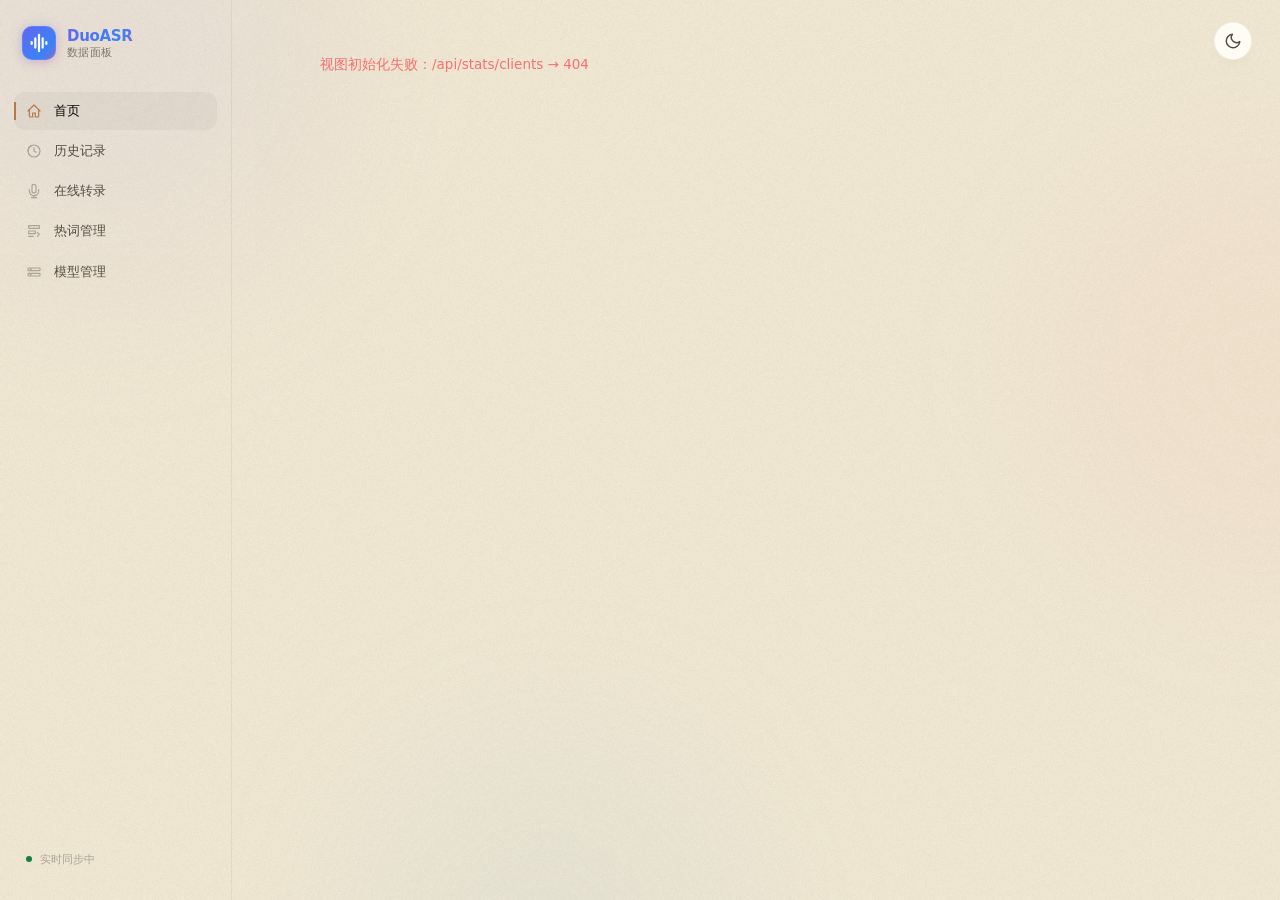
==== commit 62361fb9: "refactor(dashboard): F2-F4 — JS 全面 ESM 化 + HTML 按 view 切片 + 动态路由注入 完成方案 A 的剩余三个阶段，单文件 app.js (2163 行" ====
--- a/static/dashboard/index.html
+++ b/static/dashboard/index.html
@@ -4,7 +4,13 @@
   <meta charset="UTF-8">
   <meta name="viewport" content="width=device-width, initial-scale=1.0">
   <title>DuoASR · 数据面板</title>
-  <link rel="stylesheet" href="style.css">
+  <link rel="stylesheet" href="style/base.css">
+  <link rel="stylesheet" href="style/components.css">
+  <link rel="stylesheet" href="style/home.css">
+  <link rel="stylesheet" href="style/history.css">
+  <link rel="stylesheet" href="style/hotwords.css">
+  <link rel="stylesheet" href="style/transcribe.css">
+  <link rel="stylesheet" href="style/models.css">
 </head>
 <body>
   <!-- 极光背景 + 双层纹理（细颗粒噪点 + 粗纤维纸纹） -->
@@ -104,388 +110,11 @@
     </svg>
   </button>
 
-  <main class="content">
-    <!-- 首页 -->
-    <section class="view view-home" data-view="home">
-      <header class="view-header">
-        <div class="view-title">
-          <h1>概览<span class="view-eyebrow">Overview</span></h1>
-        </div>
-        <div class="toolbar">
-          <div class="dropdown" id="client-dropdown">
-            <button class="dropdown-toggle" id="client-toggle">
-              <span class="dot dot-violet" aria-hidden="true"></span>
-              <span id="client-toggle-label">全部</span>
-              <span class="dropdown-caret">▾</span>
-            </button>
-            <ul class="dropdown-menu" id="client-menu" hidden></ul>
-          </div>
-          <div class="segmented" id="period-switch">
-            <button data-days="7">7 天</button>
-            <button data-days="30" class="active">30 天</button>
-            <button data-days="90">90 天</button>
-          </div>
-        </div>
-      </header>
-
-      <!-- 故事化标题：单行居中，两个关键数字加大放亮 -->
-      <section class="hero-banner" id="hero-banner">
-        <p class="hero-banner-text">
-          已运行 <span class="hero-big" id="hero-days">—</span> 天，<span class="brand-name">DuoASR</span> 为你节省了
-          <span class="hero-big" id="hero-saved">—</span> 打字时间。
-        </p>
-        <p class="hero-banner-sub" id="hero-sub">按 100 汉字 / 分钟手打估算</p>
-      </section>
-
-      <div class="cards">
-        <!-- Hero × 2 -->
-        <div class="card card-hero" data-tone="violet">
-          <div class="card-icon" aria-hidden="true">
-            <svg viewBox="0 0 24 24" width="20" height="20" fill="none" stroke="currentColor" stroke-width="1.8" stroke-linecap="round" stroke-linejoin="round">
-              <path d="M12 2a3 3 0 0 0-3 3v7a3 3 0 0 0 6 0V5a3 3 0 0 0-3-3z"/>
-              <path d="M19 10v2a7 7 0 0 1-14 0v-2"/>
-              <path d="M12 19v3"/>
-            </svg>
-          </div>
-          <div class="card-label">累计输入语音</div>
-          <div class="card-value">
-            <span id="stat-duration">—</span><span class="card-unit" id="stat-duration-unit"></span>
-          </div>
-          <span class="card-glow" aria-hidden="true"></span>
-        </div>
-        <div class="card card-hero" data-tone="amber">
-          <div class="card-icon" aria-hidden="true">
-            <svg viewBox="0 0 24 24" width="20" height="20" fill="none" stroke="currentColor" stroke-width="1.8" stroke-linecap="round" stroke-linejoin="round">
-              <path d="M4 7V5a1 1 0 0 1 1-1h14a1 1 0 0 1 1 1v2"/>
-              <path d="M9 20h6"/>
-              <path d="M12 4v16"/>
-            </svg>
-          </div>
-          <div class="card-label">累计转录文字</div>
-          <div class="card-value">
-            <span id="stat-chars">—</span><span class="card-unit">字</span>
-          </div>
-          <span class="card-glow" aria-hidden="true"></span>
-        </div>
-
-        <!-- Small × 4 -->
-        <div class="card" data-tone="pink">
-          <div class="card-icon" aria-hidden="true">
-            <svg viewBox="0 0 24 24" width="18" height="18" fill="none" stroke="currentColor" stroke-width="1.8" stroke-linecap="round" stroke-linejoin="round">
-              <rect x="2" y="6" width="20" height="12" rx="2"/>
-              <path d="M6 10h.01M10 10h.01M14 10h.01M18 10h.01M7 14h10"/>
-            </svg>
-          </div>
-          <div class="card-label">节省键盘敲击</div>
-          <div class="card-value">
-            <span id="stat-keystrokes">—</span><span class="card-unit">次</span>
-          </div>
-          <span class="card-glow" aria-hidden="true"></span>
-        </div>
-        <div class="card" data-tone="emerald">
-          <div class="card-icon" aria-hidden="true">
-            <svg viewBox="0 0 24 24" width="18" height="18" fill="none" stroke="currentColor" stroke-width="1.8" stroke-linecap="round" stroke-linejoin="round">
-              <path d="M13 2 3 14h7l-1 8 10-12h-7l1-8z"/>
-            </svg>
-          </div>
-          <div class="card-label">平均语速</div>
-          <div class="card-value">
-            <span id="stat-cpm">—</span><span class="card-unit">字/分</span>
-          </div>
-          <span class="card-glow" aria-hidden="true"></span>
-        </div>
-        <div class="card" data-tone="teal">
-          <div class="card-icon" aria-hidden="true">
-            <svg viewBox="0 0 24 24" width="18" height="18" fill="none" stroke="currentColor" stroke-width="1.8" stroke-linecap="round" stroke-linejoin="round">
-              <circle cx="12" cy="12" r="9"/>
-              <path d="M12 7v5l3 2"/>
-            </svg>
-          </div>
-          <div class="card-label">平均语音时长</div>
-          <div class="card-value">
-            <span id="stat-avg-dur">—</span><span class="card-unit">s</span>
-          </div>
-          <span class="card-glow" aria-hidden="true"></span>
-        </div>
-        <div class="card" data-tone="lilac">
-          <div class="card-icon" aria-hidden="true">
-            <svg viewBox="0 0 24 24" width="18" height="18" fill="none" stroke="currentColor" stroke-width="1.8" stroke-linecap="round" stroke-linejoin="round">
-              <path d="M12 2v4"/>
-              <path d="M12 18v4"/>
-              <path d="m4.93 4.93 2.83 2.83"/>
-              <path d="m16.24 16.24 2.83 2.83"/>
-              <path d="M2 12h4"/>
-              <path d="M18 12h4"/>
-              <path d="m4.93 19.07 2.83-2.83"/>
-              <path d="m16.24 7.76 2.83-2.83"/>
-            </svg>
-          </div>
-          <div class="card-label">平均推理耗时</div>
-          <div class="card-value">
-            <span id="stat-inference">—</span><span class="card-unit">s</span>
-          </div>
-          <span class="card-glow" aria-hidden="true"></span>
-        </div>
-      </div>
-
-      <div class="chart-section">
-        <div class="chart-head">
-          <h2>每日趋势</h2>
-          <div class="chart-legend">
-            <span class="legend-item"><i class="legend-swatch swatch-violet"></i>字数</span>
-            <span class="legend-item"><i class="legend-swatch swatch-emerald"></i>时长</span>
-          </div>
-        </div>
-        <span class="muted" id="chart-subtitle" hidden></span>
-        <div class="chart-wrap"><canvas id="daily-chart"></canvas></div>
-      </div>
-    </section>
-
-    <!-- 历史记录页 -->
-    <section class="view view-history" data-view="history" hidden>
-      <header class="view-header">
-        <div class="view-title">
-          <h1>历史记录<span class="view-eyebrow">History</span></h1>
-        </div>
-        <span class="muted" id="history-count"></span>
-      </header>
-      <div class="search-panel">
-        <div class="search-row">
-          <svg class="search-icon" width="18" height="18" viewBox="0 0 24 24" fill="none" stroke="currentColor" stroke-width="2" stroke-linecap="round" stroke-linejoin="round">
-            <circle cx="11" cy="11" r="8"/>
-            <path d="m21 21-4.35-4.35"/>
-          </svg>
-          <input type="search" id="history-search" placeholder="搜索转录内容…" autocomplete="off">
-          <button class="search-clear" id="history-search-clear" type="button" aria-label="清空" hidden>×</button>
-        </div>
-
-        <div class="filter-row">
-          <div class="filter-group">
-            <span class="filter-label">时间</span>
-            <div class="date-range" id="date-range">
-              <button class="date-trigger" type="button" data-target="history-since" aria-label="起始日期">
-                <svg class="date-icon" width="13" height="13" viewBox="0 0 24 24" fill="none" stroke="currentColor" stroke-width="1.8" stroke-linecap="round" stroke-linejoin="round">
-                  <rect x="3" y="4" width="18" height="18" rx="2"/>
-                  <path d="M16 2v4M8 2v4M3 10h18"/>
-                </svg>
-                <span class="date-trigger-label" data-placeholder="起始">起始</span>
-              </button>
-              <span class="date-sep">→</span>
-              <button class="date-trigger" type="button" data-target="history-until" aria-label="结束日期">
-                <svg class="date-icon" width="13" height="13" viewBox="0 0 24 24" fill="none" stroke="currentColor" stroke-width="1.8" stroke-linecap="round" stroke-linejoin="round">
-                  <rect x="3" y="4" width="18" height="18" rx="2"/>
-                  <path d="M16 2v4M8 2v4M3 10h18"/>
-                </svg>
-                <span class="date-trigger-label" data-placeholder="结束">结束</span>
-              </button>
-              <button class="filter-clear-btn" id="date-clear" type="button" hidden aria-label="清空日期">×</button>
-              <input type="hidden" id="history-since">
-              <input type="hidden" id="history-until">
-            </div>
-          </div>
-
-          <div class="filter-divider"></div>
-
-          <div class="filter-group">
-            <span class="filter-label">客户端</span>
-            <div class="dropdown" id="history-client-dd">
-              <button class="dropdown-toggle" type="button">
-                <span id="history-client-label">全部</span>
-                <span class="dropdown-caret">▾</span>
-              </button>
-              <ul class="dropdown-menu" hidden></ul>
-            </div>
-          </div>
-
-          <div class="filter-divider"></div>
-
-          <div class="filter-group">
-            <span class="filter-label">后处理</span>
-            <div class="dropdown" id="history-post-dd">
-              <button class="dropdown-toggle" type="button">
-                <span id="history-post-label">全部</span>
-                <span class="dropdown-caret">▾</span>
-              </button>
-              <ul class="dropdown-menu" hidden>
-                <li data-value="all" class="selected">全部</li>
-                <li data-value="1">已后处理</li>
-                <li data-value="0">未后处理</li>
-              </ul>
-            </div>
-          </div>
-
-          <button class="filter-reset" id="filter-reset" type="button" hidden>清除筛选</button>
-        </div>
-      </div>
-      <ul class="recent-list" id="recent-list"></ul>
-      <div class="load-more">
-        <button id="load-more-btn">加载更多</button>
-      </div>
-    </section>
-
-    <!-- 转录页 -->
-    <section class="view view-transcribe" data-view="transcribe" hidden>
-      <header class="view-header">
-        <div class="view-title">
-          <h1>在线转录<span class="view-eyebrow">Transcribe</span></h1>
-        </div>
-        <span class="muted" id="trans-server-info"></span>
-      </header>
-
-      <div class="trans-input">
-        <div class="trans-dropzone" id="trans-dropzone" tabindex="0">
-          <input type="file" id="trans-file" accept="audio/*,.wav,.mp3,.m4a,.flac,.ogg,.opus,.webm" hidden>
-          <span class="trans-dz-icon" aria-hidden="true">
-            <svg viewBox="0 0 24 24" width="32" height="32" fill="none" stroke="currentColor" stroke-width="1.6" stroke-linecap="round" stroke-linejoin="round">
-              <path d="M12 3v12"/>
-              <path d="m6 9 6-6 6 6"/>
-              <path d="M5 21h14"/>
-            </svg>
-          </span>
-          <div class="trans-dz-title">拖入音频文件，或点击选择</div>
-          <div class="trans-dz-sub">支持 wav / mp3 / m4a / flac / ogg / opus / webm</div>
-        </div>
-
-        <div class="trans-or">或</div>
-
-        <div class="trans-recorder">
-          <button class="trans-rec-btn" id="trans-rec-btn" type="button" aria-label="开始录音">
-            <span class="trans-rec-dot" aria-hidden="true"></span>
-            <span class="trans-rec-label" id="trans-rec-label">开始录音</span>
-          </button>
-          <div class="trans-rec-meta">
-            <span class="trans-rec-time" id="trans-rec-time">00:00</span>
-            <div class="trans-rec-meter" aria-hidden="true">
-              <span class="trans-rec-meter-bar" id="trans-rec-meter-bar"></span>
-            </div>
-          </div>
-          <div class="trans-rec-hint" id="trans-rec-hint">录音将打包为 WAV 提交，无需后端依赖</div>
-        </div>
-      </div>
-
-      <div class="trans-status" id="trans-status" hidden></div>
-
-      <div class="trans-result" id="trans-result" hidden>
-        <div class="trans-result-head">
-          <span class="trans-result-eyebrow">转录结果</span>
-          <span class="trans-result-meta" id="trans-result-meta"></span>
-        </div>
-        <audio class="trans-result-audio" id="trans-result-audio" controls></audio>
-        <div class="trans-result-text" id="trans-result-text"></div>
-        <details class="trans-result-raw" id="trans-result-raw-wrap" hidden>
-          <summary>查看原始输出（后处理前）</summary>
-          <pre id="trans-result-raw"></pre>
-        </details>
-        <div class="trans-result-actions">
-          <button class="trans-copy-btn" id="trans-copy-btn" type="button">复制文本</button>
-          <button class="trans-reset-btn" id="trans-reset-btn" type="button">再来一段</button>
-        </div>
-      </div>
-    </section>
-
-    <!-- 模型管理页 -->
-    <section class="view view-models" data-view="models" hidden>
-      <header class="view-header">
-        <div class="view-title">
-          <h1>模型管理<span class="view-eyebrow">Models</span></h1>
-        </div>
-        <span class="muted" id="models-meta"></span>
-      </header>
-
-      <div id="models-error" class="hotwords-error" hidden></div>
-
-      <div class="model-task-card" id="model-task-card" hidden>
-        <div class="model-task-head">
-          <span class="model-task-id" id="model-task-name"></span>
-          <span class="model-task-state" id="model-task-state"></span>
-        </div>
-        <div class="model-task-progress">
-          <div class="model-task-bar"><span id="model-task-bar-fill"></span></div>
-          <span class="model-task-pct" id="model-task-pct">0%</span>
-        </div>
-        <div class="model-task-meta" id="model-task-meta"></div>
-      </div>
-
-      <h2 class="models-section-title">已下载</h2>
-      <ul class="models-list" id="models-list"></ul>
-
-      <h2 class="models-section-title">推荐模型</h2>
-      <ul class="models-list models-recommended" id="models-recommended"></ul>
-
-      <h2 class="models-section-title">搜索 ModelScope</h2>
-      <div class="model-search-panel">
-        <div class="model-search-row">
-          <svg class="search-icon" width="18" height="18" viewBox="0 0 24 24" fill="none" stroke="currentColor" stroke-width="2" stroke-linecap="round" stroke-linejoin="round">
-            <circle cx="11" cy="11" r="8"/>
-            <path d="m21 21-4.35-4.35"/>
-          </svg>
-          <input type="search" id="model-search-input"
-                 placeholder="搜索 ModelScope 上的模型，如 paraformer、whisper、qwen…"
-                 autocomplete="off" spellcheck="false">
-          <button class="search-clear" id="model-search-clear" type="button" aria-label="清空" hidden>×</button>
-        </div>
-        <p class="model-search-hint">
-          搜索结果可能包含非 ASR 模型；标 <span class="model-badge model-badge-asr">ASR</span>
-          的可直接加载，其他类型仅供参考。直接输入完整 ID（如 <code>iic/SenseVoiceLarge</code>）也可命中精确匹配。
-        </p>
-        <div id="model-search-status" class="model-search-status" hidden></div>
-        <ul id="model-search-results" class="model-search-results"></ul>
-      </div>
-
-      <!-- 兼容性兜底：仍保留隐藏的 input/button 让 setupModelsPage 不报错 -->
-      <input type="hidden" id="model-download-id">
-      <button id="model-download-btn" type="button" hidden></button>
-    </section>
-
-    <!-- 热词管理页 -->
-    <section class="view view-hotwords" data-view="hotwords" hidden>
-      <header class="view-header">
-        <div class="view-title">
-          <h1>热词管理<span class="view-eyebrow">Hotwords</span></h1>
-        </div>
-      </header>
-
-      <p class="hotwords-hint" id="hotwords-hint">
-        热词词典会在保存后立即生效（无需重启服务）。每条规则把若干 <em>变体</em> 替换为左侧的 <em>目标词</em>。
-        勾选「按发音匹配」可让 ASR 把同音字也归并到目标词（中文场景）。
-      </p>
-
-      <div id="hotwords-error" class="hotwords-error" hidden></div>
-
-      <!-- 模式切换 + 保存：紧贴表格右上角 -->
-      <div class="hotwords-mode-bar">
-        <div class="segmented" id="hotwords-mode">
-          <button data-mode="table" class="active">表格</button>
-          <button data-mode="raw">原文</button>
-        </div>
-        <button class="filter-reset hotwords-save" id="hotwords-save-btn" type="button">保存</button>
-      </div>
-
-      <!-- 表格视图 -->
-      <div class="hotwords-table-wrap" id="hotwords-table-view">
-        <table class="hotwords-table">
-          <thead>
-            <tr>
-              <th class="hw-col-target">目标词</th>
-              <th class="hw-col-variants">变体（逗号分隔）</th>
-              <th class="hw-col-phonetic">按发音匹配</th>
-              <th class="hw-col-pinyin">拼音键（可选，逗号分隔）</th>
-              <th class="hw-col-action"></th>
-            </tr>
-          </thead>
-          <tbody id="hotwords-tbody"></tbody>
-        </table>
-        <button class="hotwords-add-row" id="hotwords-add-btn" type="button">+ 新增热词</button>
-      </div>
-
-      <!-- 原文 toml 视图 -->
-      <div class="hotwords-raw-wrap" id="hotwords-raw-view" hidden>
-        <textarea id="hotwords-raw" spellcheck="false" autocomplete="off"></textarea>
-      </div>
-    </section>
+  <main class="content" id="main-content">
+    <!-- view fragment 由 main.js 在路由切换时 fetch 注入 -->
   </main>
 
-  <!-- 通用确认弹窗 -->
+  <!-- 通用确认弹窗（全局，常驻） -->
   <dialog class="confirm-dialog" id="confirm-dialog">
     <div class="confirm-card">
       <div class="confirm-title" id="confirm-title">确认操作</div>
@@ -498,6 +127,6 @@
   </dialog>
 
   <script src="vendor/chart.umd.js"></script>
-  <script src="app.js"></script>
+  <script type="module" src="js/main.js"></script>
 </body>
 </html>
--- a/static/dashboard/style/base.css
+++ b/static/dashboard/style/base.css
@@ -0,0 +1,571 @@
+/* ================================================================
+ * DuoASR Dashboard · 视觉系统
+ * 设计意图：在保持极简骨架的基础上注入呼吸感 ——
+ *   · Aurora 极光背景 + 微噪点：让大块底色不再死板
+ *   · 差异化彩色统计卡 + 顶部 accent 条 + 角落光晕
+ *   · Hero 数字采用 gradient text，制造视觉焦点
+ *   · 入场 stagger、hover lift、品牌呼吸光等微动效
+ *   · 图表区精致化（浮动图例 + 副标题）
+ * ================================================================ */
+
+:root, :root[data-theme="dark"] {
+  /* 基础底层 —— 墨灰 + 微暖（不再纯黑，但仍保持夜场氛围） */
+  --bg:           #18181b;
+  --bg-elevated: rgba(34, 34, 38, 0.78);
+  --bg-solid:    #1f1f23;
+  --bg-soft:     rgba(255, 253, 247, 0.035);
+  --bg-softer:   rgba(255, 253, 247, 0.02);
+  --border:      rgba(255, 253, 247, 0.09);
+  --border-soft: rgba(255, 253, 247, 0.055);
+  --hover:       rgba(255, 253, 247, 0.045);
+
+  /* 文字 —— 暖白系，高级感的关键之一 */
+  --fg:          #ededeb;
+  --fg-strong:   #fafaf7;
+  --fg-mid:      #a3a3a0;
+  --fg-dim:      #75757a;
+  --fg-faint:    #4f4f54;
+
+  --accent:        #fafaf7;
+  --accent-soft:   rgba(255, 253, 247, 0.10);
+
+  /* 焦点/激活/选中态 —— 暖琥珀，与暖底色同源 */
+  --hl:        #d4a574;
+  --hl-soft:   rgba(212, 165, 116, 0.18);
+
+  /* 数据色保留差异化（卡片仍各有专属色） */
+  /* 六色环：紫蓝 / 草绿 / 琥珀 / 玫粉 / 蓝 / 茄紫 / 暖红 / 深青
+   * 每色相互间隔 ≥ 50°，确保 6 张卡片差异度足够 */
+  --data-1: #818cf8;   /* violet 紫蓝 245° */
+  --data-2: #4ade80;   /* green 草绿 145° */
+  --data-3: #fbbf24;   /* amber 琥珀 35° */
+  --data-4: #f472b6;   /* pink 玫粉 335° */
+  --data-5: #60a5fa;   /* sky 天蓝 210° */
+  --data-6: #fb7185;   /* rose 玫红 350° */
+  --data-7: #d946ef;   /* fuchsia 茄紫 295° */
+  --data-8: #22d3ee;   /* cyan 深青 190° */
+
+  /* 磨砂玻璃后方光晕 —— 极低饱和、大半径，仅作环境色 */
+  --aurora-1: rgba(170, 145, 240, 0.10);
+  --aurora-2: rgba(255, 180, 160, 0.08);
+  --aurora-3: rgba(140, 180, 230, 0.10);
+
+  /* hero gradient —— 多色冷暖混合，奶油白 → 薄紫 → 粉 → 蜜桃 → 暖金 */
+  --hero-gradient: linear-gradient(135deg,
+    #fafaf7 0%,
+    #d8c8ff 25%,
+    #ffc4d6 50%,
+    #ffd9b8 75%,
+    #f5e0a8 100%);
+
+  /* logo 专属渐变 —— 单独定义，不依赖 data-X，保证两种模式都饱满鲜亮 */
+  --logo-gradient: linear-gradient(135deg,
+    #818cf8 0%,
+    #60a5fa 35%,
+    #f472b6 70%,
+    #fbbf24 100%);
+
+  /* 状态 —— 暖玫粉，避免硬红与米色暖底冲突 */
+  --error:  #d46a73;
+  --error-soft: rgba(212, 106, 115, 0.14);
+
+  /* 字体 */
+  --font-sans: -apple-system, BlinkMacSystemFont, "Inter", "SF Pro Text",
+               "PingFang SC", "Microsoft YaHei", system-ui, sans-serif;
+  --font-mono: "SF Mono", ui-monospace, "JetBrains Mono", Menlo, Consolas, monospace;
+  --font-display: "Inter", -apple-system, "SF Pro Display", system-ui, sans-serif;
+
+  /* 几何 —— 加大圆角向参考页靠拢，画面更柔和复古 */
+  --radius-lg: 22px;
+  --radius:    18px;
+  --radius-sm: 10px;
+  --sidebar-w: 232px;
+
+  /* 阴影 */
+  --shadow-card: 0 1px 0 rgba(255, 255, 255, 0.04) inset,
+                 0 24px 48px -24px rgba(0, 0, 0, 0.55),
+                 0 8px 20px -10px rgba(0, 0, 0, 0.45);
+  --shadow-pop: 0 12px 32px -8px rgba(0, 0, 0, 0.55),
+                0 2px 6px rgba(0, 0, 0, 0.35);
+}
+
+:root[data-theme="light"] {
+  /* 浅色 —— 极淡米黄底，温暖但不发深 */
+  --bg:           #faf3df;
+  --bg-elevated: rgba(255, 253, 247, 0.96);
+  --bg-solid:    #fffdf7;
+  --bg-soft:     rgba(20, 18, 12, 0.035);
+  --bg-softer:   rgba(20, 18, 12, 0.018);
+  --border:      rgba(20, 18, 12, 0.10);
+  --border-soft: rgba(20, 18, 12, 0.055);
+  --hover:       rgba(20, 18, 12, 0.035);
+
+  --fg:          #1a1812;
+  --fg-strong:   #050403;
+  --fg-mid:      #524e44;
+  --fg-dim:      #7a766c;
+  --fg-faint:    #a8a49a;
+
+  --accent:        #1a1812;
+  --accent-soft:   rgba(20, 18, 12, 0.05);
+
+  /* 浅色 —— 焦糖陶土，与米黄底同源 */
+  --hl:        #b6794a;
+  --hl-soft:   rgba(182, 121, 74, 0.12);
+
+  --data-1: #4f46e5;   /* violet 245° */
+  --data-2: #15803d;   /* green 草绿 145° */
+  --data-3: #b45309;   /* amber 35° */
+  --data-4: #be185d;   /* pink 玫粉 335° */
+  --data-5: #2563eb;   /* sky 天蓝 215° */
+  --data-6: #991b1b;   /* deep rose 0° */
+  --data-7: #a21caf;   /* fuchsia 茄紫 295° */
+  --data-8: #0e7490;   /* cyan 深青 195° */
+
+  /* 磨砂玻璃环境光 —— 浅色版用更淡的紫粉蓝 */
+  --aurora-1: rgba(180, 160, 240, 0.12);
+  --aurora-2: rgba(255, 170, 165, 0.09);
+  --aurora-3: rgba(155, 195, 235, 0.11);
+
+  /* hero gradient —— 浅色版多色：墨色 → 紫 → 玫红 → 焦糖，灵动而精致 */
+  --hero-gradient: linear-gradient(135deg,
+    #1a1a2e 0%,
+    #5b4dbe 28%,
+    #be3d7a 55%,
+    #d4663d 80%,
+    #b48a3a 100%);
+
+  /* 浅色版 logo 渐变 —— 用比 data-X 更鲜亮饱和的色，确保渐变层次明显 */
+  --logo-gradient: linear-gradient(135deg,
+    #6366f1 0%,
+    #3b82f6 35%,
+    #ec4899 70%,
+    #f59e0b 100%);
+
+  --error: #b54251;
+  --error-soft: rgba(181, 66, 81, 0.10);
+
+  --shadow-card: 0 1px 0 rgba(255, 255, 255, 0.6) inset,
+                 0 18px 36px -22px rgba(15, 15, 25, 0.18),
+                 0 6px 16px -8px rgba(15, 15, 25, 0.10);
+  --shadow-pop: 0 12px 32px -8px rgba(15, 15, 25, 0.18),
+                0 2px 6px rgba(15, 15, 25, 0.08);
+}
+
+* { box-sizing: border-box; }
+
+html, body {
+  margin: 0;
+  padding: 0;
+  font-family: var(--font-sans);
+  font-size: 13.5px;
+  line-height: 1.55;
+  /* 纯色底 —— 不用 background-attachment: fixed 渐变（滚动 paint 杀手）。
+   * 光线层次靠下方独立的 aurora 层提供 */
+  background: var(--bg);
+  color: var(--fg);
+  -webkit-font-smoothing: antialiased;
+  -moz-osx-font-smoothing: grayscale;
+  font-feature-settings: "cv11", "ss03", "ss04";
+}
+
+body {
+  display: grid;
+  grid-template-columns: var(--sidebar-w) 1fr;
+  min-height: 100vh;
+  position: relative;
+}
+
+a { color: inherit; text-decoration: none; }
+.muted { color: var(--fg-dim); font-size: 12px; }
+
+/* ================================================================
+ * Aurora 背景 + 纹理
+ *
+ * 性能注意事项 —— 之前版本的两个陷阱已修：
+ *   1. mix-blend-mode 在 fixed 元素 + 文档滚动时会触发"整屏 paint"
+ *      （Chromium 已知问题），快速滚动会出现空白帧。
+ *      → 改用直接 opacity 叠加，不再 blend。
+ *   2. aurora-blob 上的 transform animation 持续 GPU 重合成大 blur 层。
+ *      → 移除 animation，让光斑静态（视觉差异微乎其微，30s 周期没人看得出来）。
+ *
+ * 所有纹理层强制 transform: translateZ(0) 推到独立 GPU layer，
+ * 滚动时只做 composite，不重 paint。
+ * ================================================================ */
+.aurora {
+  position: fixed;
+  inset: 0;
+  pointer-events: none;
+  z-index: 0;
+  overflow: hidden;
+  transform: translateZ(0);
+}
+
+.aurora-blob {
+  position: absolute;
+  border-radius: 50%;
+  filter: blur(140px);
+  opacity: 1;
+  transform: translateZ(0);
+}
+
+/* 磨砂玻璃后方光晕 —— 进一步缩小 + 降 blur，最大化 paint cache 命中率，
+ * 让快速滚动时浏览器能复用合成层而不是重新栅格化 */
+.aurora-blob-1 {
+  top: -20%; left: -10%; width: 36vw; height: 36vw;
+  background: var(--aurora-1);
+  filter: blur(80px);
+}
+.aurora-blob-2 {
+  top: 18%; right: -15%; width: 32vw; height: 32vw;
+  background: var(--aurora-2);
+  filter: blur(80px);
+}
+.aurora-blob-3 {
+  bottom: -25%; left: 28%; width: 30vw; height: 30vw;
+  background: var(--aurora-3);
+  filter: blur(80px);
+}
+
+/* 磨砂玻璃质感：
+ *   .paper-grain  —— 主磨砂砂粒：高频、单 octave、各向同性，颗粒细而密
+ *   .noise        —— 极细副层颗粒，丰富纹理深度
+ * 配合下方 aurora-blob 的大模糊光晕 = 完整的"磨砂玻璃透光"效果。
+ */
+.paper-grain {
+  position: fixed;
+  inset: 0;
+  pointer-events: none;
+  z-index: 1;
+  opacity: 0.32;
+  transform: translateZ(0);
+  /* 暖棕灰砂粒：颜色矩阵映射到 (0.32, 0.24, 0.14) —— 米黄底上叠加是温暖的纸纹，不再"压黑" */
+  background-image: url("data:image/svg+xml;utf8,<svg xmlns='http://www.w3.org/2000/svg' width='280' height='280'><filter id='f'><feTurbulence type='fractalNoise' baseFrequency='1.6' numOctaves='1' seed='3' stitchTiles='stitch'/><feColorMatrix values='0 0 0 0 0.32  0 0 0 0 0.24  0 0 0 0 0.14  0 0 0 0.42 0'/></filter><rect width='100%25' height='100%25' filter='url(%23f)'/></svg>");
+}
+
+.noise {
+  position: fixed;
+  inset: 0;
+  pointer-events: none;
+  z-index: 1;
+  opacity: 0.16;
+  transform: translateZ(0);
+  background-image: url("data:image/svg+xml;utf8,<svg xmlns='http://www.w3.org/2000/svg' width='180' height='180'><filter id='n'><feTurbulence type='fractalNoise' baseFrequency='2.4' numOctaves='1' stitchTiles='stitch'/><feColorMatrix values='0 0 0 0 0.30  0 0 0 0 0.22  0 0 0 0 0.12  0 0 0 0.65 0'/></filter><rect width='100%25' height='100%25' filter='url(%23n)'/></svg>");
+}
+
+:root[data-theme="dark"] .noise { opacity: 0.10; }
+:root[data-theme="dark"] .paper-grain {
+  opacity: 0.32;
+  /* 暗色模式：砂粒发光（白色 alpha） */
+  background-image: url("data:image/svg+xml;utf8,<svg xmlns='http://www.w3.org/2000/svg' width='280' height='280'><filter id='f'><feTurbulence type='fractalNoise' baseFrequency='1.6' numOctaves='1' seed='3' stitchTiles='stitch'/><feColorMatrix values='0 0 0 0 0.95  0 0 0 0 0.93  0 0 0 0 0.86  0 0 0 0.40 0'/></filter><rect width='100%25' height='100%25' filter='url(%23f)'/></svg>");
+}
+
+/* 让所有真实内容浮在 aurora 之上 */
+.sidebar, .content, .theme-toggle { position: relative; z-index: 2; }
+
+/* 历史页层级修复：search-panel 必须高于后续兄弟节点 recent-list，
+ * 否则其内部的 .dropdown-menu 会被卡片遮挡 */
+.search-panel { position: relative; z-index: 20; }
+.recent-list { position: relative; z-index: 1; }
+.dropdown.open { z-index: 100; }
+
+/* ================================================================
+ * Sidebar
+ * ================================================================ */
+.sidebar {
+  /* 完全透明，让 aurora 在 sidebar 与 content 之间无缝连续 */
+  background: transparent;
+  border-right: 1px solid var(--border-soft);
+  display: flex;
+  flex-direction: column;
+  padding: 22px 14px;
+  position: sticky;
+  top: 0;
+  height: 100vh;
+}
+
+.brand {
+  display: flex;
+  align-items: center;
+  gap: 11px;
+  padding: 4px 8px;
+  margin-bottom: 28px;
+}
+
+.brand-mark {
+  position: relative;
+  width: 34px;
+  height: 34px;
+  border-radius: 10px;
+  display: inline-flex;
+  align-items: center;
+  justify-content: center;
+  color: #fff;
+  /* 用 logo 专属渐变，确保 light / dark 两种模式下都饱满鲜亮 */
+  background: var(--logo-gradient);
+  background-size: 200% 200%;
+  /* 阴影削弱：从 18px / 55% 改为 8px / 22% */
+  box-shadow: 0 3px 8px -2px color-mix(in srgb, var(--data-1) 22%, transparent),
+              0 0 0 1px rgba(255, 255, 255, 0.10) inset;
+  flex-shrink: 0;
+  animation: brand-shift 8s ease-in-out infinite;
+}
+
+/* 外光晕收紧 —— 不再像"灯泡"，只在 logo 边缘有轻柔氤氲 */
+.brand-mark::after {
+  content: "";
+  position: absolute;
+  inset: -1px;
+  border-radius: 11px;
+  background: var(--logo-gradient);
+  filter: blur(7px);
+  opacity: 0.18;
+  z-index: -1;
+  animation: brand-pulse 5.4s ease-in-out infinite;
+}
+
+@keyframes brand-shift {
+  0%, 100% { background-position: 0% 50%; }
+  50%      { background-position: 100% 50%; }
+}
+
+@keyframes brand-pulse {
+  0%, 100% { opacity: 0.12; transform: scale(1); }
+  50%      { opacity: 0.26; transform: scale(1.04); }
+}
+
+/* 暗色模式下 data 色饱和度高、底深，光晕本来就显眼 —— 进一步削弱 */
+:root[data-theme="dark"] .brand-mark {
+  box-shadow: 0 2px 6px -2px color-mix(in srgb, var(--data-1) 14%, transparent),
+              0 0 0 1px rgba(255, 255, 255, 0.06) inset;
+}
+:root[data-theme="dark"] .brand-mark::after {
+  filter: blur(5px);
+  opacity: 0.10;
+}
+:root[data-theme="dark"] .brand-mark::after { animation-name: brand-pulse-dark; }
+@keyframes brand-pulse-dark {
+  0%, 100% { opacity: 0.06; transform: scale(1); }
+  50%      { opacity: 0.14; transform: scale(1.03); }
+}
+
+.brand-text { display: flex; flex-direction: column; line-height: 1.15; }
+.brand-title {
+  font-family: var(--font-display);
+  font-size: 15px;
+  font-weight: 700;
+  letter-spacing: -0.3px;
+  /* 同款 logo 渐变 + 缓慢扫光，与右侧 logo 方块呼应 */
+  background: var(--logo-gradient);
+  background-size: 200% 200%;
+  -webkit-background-clip: text;
+  background-clip: text;
+  -webkit-text-fill-color: transparent;
+  color: var(--fg-strong);
+  animation: hero-shift 8s ease-in-out infinite;
+}
+.brand-sub {
+  font-size: 10.5px;
+  color: var(--fg-dim);
+  letter-spacing: 0.04em;
+}
+
+.sidebar nav {
+  display: flex;
+  flex-direction: column;
+  gap: 2px;
+}
+
+.nav-item {
+  position: relative;
+  display: flex;
+  align-items: center;
+  gap: 11px;
+  padding: 9px 11px;
+  border-radius: var(--radius-sm);
+  color: var(--fg-mid);
+  font-size: 13px;
+  font-weight: 500;
+  transition: color 140ms ease, background 140ms ease, transform 140ms ease;
+}
+
+.nav-item:hover { color: var(--fg-strong); background: var(--hover); }
+.nav-item.active {
+  color: var(--fg-strong);
+  background: var(--bg-soft);
+}
+.nav-item.active::before {
+  content: "";
+  position: absolute;
+  left: 0;
+  top: 10px;
+  bottom: 10px;
+  width: 2px;
+  border-radius: 0;
+  background: var(--hl);
+}
+
+.nav-icon {
+  width: 18px;
+  height: 18px;
+  display: inline-flex;
+  align-items: center;
+  justify-content: center;
+  color: var(--fg-faint);
+  transition: color 140ms ease;
+}
+.nav-item:hover .nav-icon { color: var(--fg-mid); }
+.nav-item.active .nav-icon { color: var(--hl); }
+
+.sidebar-foot {
+  margin-top: auto;
+  padding: 10px 12px;
+  display: flex;
+  align-items: center;
+  gap: 8px;
+  font-size: 11px;
+  color: var(--fg-faint);
+  font-variant-numeric: tabular-nums;
+}
+
+.pulse-dot {
+  width: 6px;
+  height: 6px;
+  border-radius: 50%;
+  background: var(--data-2);
+  box-shadow: 0 0 0 0 color-mix(in srgb, var(--data-2) 60%, transparent);
+  animation: pulse 2.2s ease-in-out infinite;
+  flex-shrink: 0;
+}
+
+@keyframes pulse {
+  0%   { box-shadow: 0 0 0 0 color-mix(in srgb, var(--data-2) 50%, transparent); }
+  70%  { box-shadow: 0 0 0 6px transparent; }
+  100% { box-shadow: 0 0 0 0 transparent; }
+}
+
+/* ================================================================
+ * 主题切换按钮
+ * ================================================================ */
+.theme-toggle {
+  position: fixed;
+  top: 22px;
+  right: 28px;
+  z-index: 50;
+  width: 38px;
+  height: 38px;
+  background: var(--bg-elevated);
+  backdrop-filter: blur(14px);
+  -webkit-backdrop-filter: blur(14px);
+  border: 1px solid var(--border-soft);
+  color: var(--fg-mid);
+  border-radius: 50%;
+  padding: 0;
+  cursor: pointer;
+  display: flex;
+  align-items: center;
+  justify-content: center;
+  transition: color 200ms, border-color 200ms, transform 320ms cubic-bezier(.34,1.56,.64,1);
+  box-shadow: var(--shadow-card);
+}
+
+.theme-toggle:hover {
+  color: var(--fg-strong);
+  border-color: var(--border);
+  transform: rotate(180deg);
+}
+.theme-toggle:active { transform: rotate(180deg) scale(0.92); }
+
+.theme-toggle .theme-icon-moon { display: none; }
+.theme-toggle .theme-icon-sun { display: block; }
+:root[data-theme="light"] .theme-toggle .theme-icon-moon { display: block; }
+:root[data-theme="light"] .theme-toggle .theme-icon-sun { display: none; }
+
+/* ================================================================
+ * Content
+ * ================================================================ */
+.content {
+  padding: 22px 56px 40px;
+  max-width: 1320px;
+  margin: 0 auto;
+  width: 100%;
+}
+
+.view {
+  animation: view-in 420ms cubic-bezier(.16, 1, .3, 1) both;
+}
+
+@keyframes view-in {
+  from { opacity: 0; transform: translateY(8px); }
+  to   { opacity: 1; transform: translateY(0); }
+}
+
+.view-header {
+  display: flex;
+  align-items: flex-end;
+  justify-content: space-between;
+  gap: 16px;
+  margin-bottom: 18px;
+  flex-wrap: wrap;
+}
+
+.view-title { display: flex; flex-direction: column; }
+
+.view-header h1 {
+  margin: 0;
+  font-family: var(--font-display);
+  font-size: 28px;
+  font-weight: 700;
+  letter-spacing: -0.6px;
+  color: var(--fg-strong);
+  line-height: 1.1;
+  /* baseline 对齐让英文小注紧贴中文标题底线 */
+  display: flex;
+  align-items: baseline;
+  gap: 12px;
+  flex-wrap: wrap;
+}
+
+/* 英文小注 —— 取代之前的横线装饰，焦糖色 + 字距大写，
+ * 跟中文大字形成"杂志感"对比 */
+.view-eyebrow {
+  font-size: 11px;
+  font-weight: 600;
+  letter-spacing: 0.28em;
+  text-transform: uppercase;
+  color: var(--hl);
+  /* 视觉上把英文托高一点，不沉在中文底部 */
+  transform: translateY(-3px);
+}
+
+
+@media (max-width: 900px) {
+  body { grid-template-columns: 1fr; }
+  .sidebar {
+    position: static;
+    height: auto;
+    flex-direction: row;
+    padding: 12px 16px;
+    border-right: none;
+    border-bottom: 1px solid var(--border-soft);
+    align-items: center;
+  }
+  .brand { margin: 0 16px 0 0; }
+  .sidebar nav { flex-direction: row; flex: 1; gap: 4px; }
+  .sidebar-foot { display: none; }
+  .content { padding: 22px 18px 60px; }
+  .chart-wrap { height: 240px; }
+  .view-header h1 { font-size: 24px; }
+  .card-hero .card-value { font-size: 36px; }
+  .theme-toggle { top: 16px; right: 18px; }
+}
+
+/* ── 热词管理 ──────────────────────────────────────────────────────── */
+
+@media (prefers-reduced-motion: reduce) {
+  *, *::before, *::after {
+    animation-duration: 0.01ms !important;
+    animation-iteration-count: 1 !important;
+    transition-duration: 0.01ms !important;
+  }
+}
--- a/static/dashboard/style/components.css
+++ b/static/dashboard/style/components.css
@@ -0,0 +1,571 @@
+/* ================================================================
+ * 通用组件: toolbar / dropdown / segmented / search panel /
+ * filter row / calendar / filter-reset / confirm-dialog
+ * ================================================================ */
+.toolbar {
+  display: flex;
+  align-items: center;
+  gap: 10px;
+  flex-wrap: wrap;
+}
+
+/* ================================================================
+ * 下拉菜单 / Segmented
+ * ================================================================ */
+.dropdown { position: relative; display: inline-block; }
+
+.dropdown-toggle {
+  background: var(--bg-elevated);
+  backdrop-filter: blur(10px);
+  -webkit-backdrop-filter: blur(10px);
+  color: var(--fg);
+  border: 1px solid var(--border-soft);
+  padding: 7px 12px;
+  font-size: 12px;
+  font-family: var(--font-sans);
+  font-weight: 500;
+  border-radius: var(--radius-sm);
+  cursor: pointer;
+  display: inline-flex;
+  align-items: center;
+  gap: 8px;
+  min-width: 120px;
+  justify-content: space-between;
+  transition: border-color 140ms, background 140ms, transform 140ms;
+}
+
+.dropdown-toggle .dot {
+  width: 7px; height: 7px;
+  border-radius: 50%;
+  background: var(--data-1);
+  box-shadow: 0 0 8px color-mix(in srgb, var(--data-1) 60%, transparent);
+  flex-shrink: 0;
+}
+.dropdown-toggle .dot-violet { background: var(--hl); box-shadow: 0 0 8px color-mix(in srgb, var(--hl) 50%, transparent); }
+
+.dropdown-toggle:hover { border-color: var(--border); }
+.dropdown.open .dropdown-toggle {
+  border-color: color-mix(in srgb, var(--hl) 60%, var(--border));
+  box-shadow: 0 0 0 3px var(--hl-soft);
+}
+
+.dropdown-caret {
+  font-size: 10px;
+  color: var(--fg-dim);
+  transition: transform 180ms cubic-bezier(.34,1.56,.64,1);
+}
+.dropdown.open .dropdown-caret { transform: rotate(180deg); }
+
+.dropdown-menu {
+  position: absolute;
+  right: 0;
+  top: calc(100% + 6px);
+  min-width: 180px;
+  background: var(--bg-elevated);
+  backdrop-filter: blur(20px) saturate(160%);
+  -webkit-backdrop-filter: blur(20px) saturate(160%);
+  border: 1px solid var(--border);
+  border-radius: var(--radius-sm);
+  box-shadow: var(--shadow-pop);
+  list-style: none;
+  margin: 0;
+  padding: 5px;
+  z-index: 10;
+  max-height: 280px;
+  overflow-y: auto;
+  animation: menu-in 160ms cubic-bezier(.16, 1, .3, 1);
+  transform-origin: top right;
+}
+
+@keyframes menu-in {
+  from { opacity: 0; transform: translateY(-4px) scale(0.98); }
+  to   { opacity: 1; transform: translateY(0) scale(1); }
+}
+
+.dropdown-menu li {
+  padding: 7px 11px;
+  font-size: 12px;
+  color: var(--fg-mid);
+  border-radius: 5px;
+  cursor: pointer;
+  display: flex;
+  align-items: center;
+  justify-content: space-between;
+  gap: 8px;
+  transition: background 100ms, color 100ms;
+}
+
+.dropdown-menu li:hover { background: var(--hover); color: var(--fg-strong); }
+
+.dropdown-menu li.selected { color: var(--hl); background: var(--hl-soft); }
+.dropdown-menu li.selected::after { content: "✓"; font-size: 11px; }
+
+/* Segmented */
+.segmented {
+  display: inline-flex;
+  background: var(--bg-elevated);
+  backdrop-filter: blur(10px);
+  -webkit-backdrop-filter: blur(10px);
+  border: 1px solid var(--border-soft);
+  border-radius: var(--radius-sm);
+  padding: 3px;
+  position: relative;
+}
+
+.segmented button {
+  background: transparent;
+  color: var(--fg-mid);
+  border: none;
+  padding: 6px 12px;
+  font-size: 12px;
+  font-family: var(--font-sans);
+  font-weight: 500;
+  border-radius: 5px;
+  cursor: pointer;
+  transition: color 140ms;
+  position: relative;
+  z-index: 1;
+}
+
+.segmented button:hover { color: var(--fg-strong); }
+
+.segmented button.active {
+  background: var(--bg-solid);
+  color: var(--fg-strong);
+  box-shadow: 0 1px 3px rgba(0, 0, 0, 0.20),
+              0 0 0 0.5px var(--border);
+}
+
+:root[data-theme="light"] .segmented button.active {
+  background: #ffffff;
+  box-shadow: 0 1px 3px rgba(15, 15, 25, 0.10),
+              0 0 0 0.5px var(--border);
+}
+
+/* ================================================================
+ * Hero banner —— 单行居中，两个关键数字加大放亮
+
+.search-panel {
+  background: var(--bg-solid);
+  border: 1px solid var(--border-soft);
+  border-radius: var(--radius-lg);
+  margin-bottom: 20px;
+  box-shadow: var(--shadow-card);
+  transition: border-color 180ms, box-shadow 180ms;
+  /* ⚠ 切勿在此加 overflow: hidden ——
+   * 内部 .dropdown 弹出菜单是 absolute 定位，会被 overflow 裁掉，
+   * 这是 CSS 层叠的硬约束（z-index 救不了）。
+   * 圆角导致的子元素溢出靠 .filter-row 自己的圆角配合解决。 */
+}
+
+.search-panel:focus-within {
+  border-color: color-mix(in srgb, var(--hl) 50%, var(--border));
+  box-shadow: var(--shadow-card),
+              0 0 0 4px var(--hl-soft);
+}
+
+.search-row {
+  display: flex;
+  align-items: center;
+  padding: 6px 18px;
+  gap: 12px;
+}
+
+.search-icon { color: var(--fg-dim); flex-shrink: 0; transition: color 160ms; }
+.search-panel:focus-within .search-icon { color: var(--hl); }
+
+.search-row input {
+  flex: 1;
+  background: transparent;
+  border: none;
+  outline: none;
+  color: var(--fg);
+  font-size: 14px;
+  padding: 14px 0;
+  font-family: var(--font-sans);
+  min-width: 0;
+}
+.search-row input::placeholder { color: var(--fg-dim); }
+
+.search-clear {
+  background: var(--bg-soft);
+  border: 1px solid var(--border-soft);
+  color: var(--fg-dim);
+  cursor: pointer;
+  font-size: 14px;
+  width: 22px;
+  height: 22px;
+  border-radius: 50%;
+  display: flex;
+  align-items: center;
+  justify-content: center;
+  line-height: 1;
+  flex-shrink: 0;
+  transition: color 120ms, border-color 120ms;
+}
+.search-clear:hover { color: var(--fg-strong); border-color: var(--border); }
+
+/* 筛选行 —— 不喧宾夺主：仅一条顶部 hairline，无独立背景 */
+.filter-row {
+  display: flex;
+  align-items: center;
+  gap: 14px;
+  padding: 10px 18px;
+  border-top: 1px solid var(--border-soft);
+  background: transparent;
+  flex-wrap: wrap;
+}
+
+.filter-divider {
+  width: 1px;
+  height: 18px;
+  background: var(--border-soft);
+  flex-shrink: 0;
+}
+
+.filter-group {
+  display: inline-flex;
+  align-items: center;
+  gap: 8px;
+  min-width: 0;
+}
+
+.filter-label {
+  font-size: 11px;
+  color: var(--fg-dim);
+  letter-spacing: 0.04em;
+  font-weight: 600;
+  text-transform: uppercase;
+  white-space: nowrap;
+}
+
+.date-range {
+  position: relative;
+  display: inline-flex;
+  align-items: center;
+  gap: 8px;
+}
+
+/* 自定义日期触发器 —— 取代原生 input[type=date] */
+.date-trigger {
+  background: var(--bg-elevated);
+  color: var(--fg);
+  border: 1px solid var(--border-soft);
+  border-radius: var(--radius-sm);
+  padding: 6px 12px;
+  font-size: 12px;
+  font-family: var(--font-sans);
+  font-variant-numeric: tabular-nums;
+  outline: none;
+  cursor: pointer;
+  display: inline-flex;
+  align-items: center;
+  gap: 7px;
+  min-width: 122px;
+  transition: border-color 140ms, color 140ms, background 140ms;
+}
+
+.date-trigger .date-icon { color: var(--fg-faint); flex-shrink: 0; transition: color 140ms; }
+.date-trigger:hover { border-color: var(--border); }
+.date-trigger:hover .date-icon { color: var(--fg-mid); }
+.date-trigger.has-value { color: var(--fg-strong); }
+.date-trigger.has-value .date-icon { color: var(--hl); }
+
+.date-trigger.is-open {
+  border-color: color-mix(in srgb, var(--hl) 60%, var(--border));
+  box-shadow: 0 0 0 3px color-mix(in srgb, var(--hl) 18%, transparent);
+}
+
+.date-trigger-label { line-height: 1; }
+.date-trigger:not(.has-value) .date-trigger-label { color: var(--fg-dim); }
+
+.date-sep {
+  color: var(--fg-faint);
+  font-size: 12px;
+  user-select: none;
+}
+
+/* ---------- Calendar Popover ---------- */
+.calendar-popover {
+  position: absolute;
+  top: calc(100% + 8px);
+  left: 0;
+  z-index: 1000;
+  width: 268px;
+  background: var(--bg-solid);
+  border: 1px solid var(--border);
+  border-radius: 12px;
+  box-shadow: var(--shadow-pop);
+  padding: 14px;
+  font-family: var(--font-sans);
+  animation: menu-in 180ms cubic-bezier(.16, 1, .3, 1);
+  transform-origin: top left;
+}
+
+.cal-head {
+  display: flex;
+  align-items: center;
+  justify-content: space-between;
+  margin-bottom: 10px;
+}
+
+.cal-title {
+  font-size: 13px;
+  font-weight: 600;
+  color: var(--fg-strong);
+  letter-spacing: 0.02em;
+  font-variant-numeric: tabular-nums;
+}
+
+.cal-nav {
+  background: transparent;
+  border: 1px solid transparent;
+  color: var(--fg-mid);
+  width: 26px;
+  height: 26px;
+  border-radius: 6px;
+  cursor: pointer;
+  display: inline-flex;
+  align-items: center;
+  justify-content: center;
+  transition: background 140ms, color 140ms, border-color 140ms;
+}
+.cal-nav:hover { background: var(--hover); color: var(--fg-strong); border-color: var(--border-soft); }
+
+.cal-weekdays {
+  display: grid;
+  grid-template-columns: repeat(7, 1fr);
+  gap: 2px;
+  margin-bottom: 4px;
+}
+
+.cal-weekday {
+  text-align: center;
+  font-size: 10.5px;
+  color: var(--fg-dim);
+  font-weight: 500;
+  padding: 6px 0;
+  letter-spacing: 0.05em;
+}
+
+.cal-grid {
+  display: grid;
+  grid-template-columns: repeat(7, 1fr);
+  gap: 2px;
+}
+
+.cal-day {
+  aspect-ratio: 1;
+  background: transparent;
+  border: 1px solid transparent;
+  color: var(--fg);
+  font-size: 12px;
+  font-family: var(--font-sans);
+  font-variant-numeric: tabular-nums;
+  border-radius: 7px;
+  cursor: pointer;
+  display: inline-flex;
+  align-items: center;
+  justify-content: center;
+  transition: background 120ms, color 120ms, border-color 120ms;
+  position: relative;
+}
+
+.cal-day:hover { background: var(--hover); color: var(--fg-strong); }
+
+.cal-day.is-other-month { color: var(--fg-faint); }
+.cal-day.is-other-month:hover { color: var(--fg-dim); }
+
+.cal-day.is-today {
+  border-color: color-mix(in srgb, var(--hl) 50%, var(--border));
+  font-weight: 600;
+  color: var(--hl);
+}
+:root[data-theme="dark"] .cal-day.is-today { color: var(--hl); border-color: color-mix(in srgb, var(--hl) 40%, var(--border)); }
+
+.cal-day.is-selected {
+  background: linear-gradient(135deg, #2a2520 0%, #1a1812 100%);
+  color: #fafaf7;
+  border-color: transparent;
+  font-weight: 600;
+  box-shadow: 0 4px 10px -3px rgba(0, 0, 0, 0.30);
+}
+:root[data-theme="dark"] .cal-day.is-selected {
+  background: linear-gradient(135deg, var(--hl) 0%, var(--hl) 100%);
+  color: #1a1812;
+}
+
+.cal-foot {
+  display: flex;
+  align-items: center;
+  justify-content: space-between;
+  margin-top: 12px;
+  padding-top: 10px;
+  border-top: 1px solid var(--border-soft);
+}
+
+.cal-action {
+  background: transparent;
+  border: none;
+  color: var(--fg-mid);
+  font-size: 11.5px;
+  font-family: var(--font-sans);
+  font-weight: 500;
+  padding: 5px 10px;
+  border-radius: 5px;
+  cursor: pointer;
+  transition: color 120ms, background 120ms;
+}
+.cal-action:hover { color: var(--fg-strong); background: var(--hover); }
+.cal-action.cal-today-btn { color: var(--hl); }
+:root[data-theme="dark"] .cal-action.cal-today-btn { color: var(--hl); }
+
+.filter-clear-btn,
+.filter-row .filter-clear-btn {
+  background: transparent;
+  border: 1px solid var(--border-soft);
+  color: var(--fg-dim);
+  width: 22px;
+  height: 22px;
+  border-radius: 50%;
+  cursor: pointer;
+  display: inline-flex;
+  align-items: center;
+  justify-content: center;
+  font-size: 12px;
+  line-height: 1;
+  transition: color 120ms, border-color 120ms, transform 160ms;
+}
+.filter-clear-btn:hover,
+.filter-row .filter-clear-btn:hover {
+  color: var(--fg-strong);
+  border-color: var(--border);
+  transform: rotate(90deg);
+}
+
+.filter-row .dropdown-toggle {
+  min-width: 110px;
+  padding: 6px 10px;
+  font-size: 12px;
+}
+
+.filter-reset {
+  margin-left: auto;
+  background: transparent;
+  border: 1px solid transparent;
+  color: var(--fg-dim);
+  padding: 5px 12px;
+  border-radius: 999px;
+  font-size: 12px;
+  font-family: var(--font-sans);
+  font-weight: 500;
+  cursor: pointer;
+  transition: color 120ms, background 120ms, border-color 120ms;
+}
+
+.filter-reset:hover {
+  color: var(--hl);
+  background: var(--hl-soft);
+  border-color: color-mix(in srgb, var(--hl) 30%, transparent);
+}
+
+/* ================================================================
+ * 关键词高亮 + diff
+
+@media (max-width: 720px) {
+  .filter-divider { display: none; }
+  .filter-reset { margin-left: 0; }
+  .filter-row { gap: 10px; }
+}
+
+
+.confirm-dialog {
+  border: none;
+  background: transparent;
+  padding: 0;
+  margin: auto;
+  max-width: 460px;
+  width: calc(100vw - 32px);
+  /* dialog 自身只做容器，视觉在 .confirm-card 上 */
+}
+.confirm-dialog::backdrop {
+  background: rgba(0, 0, 0, 0.5);
+  backdrop-filter: blur(4px);
+  animation: dlg-fade-in 180ms ease-out;
+}
+.confirm-dialog[open] {
+  animation: dlg-fade-in 200ms cubic-bezier(0.16, 1, 0.3, 1);
+}
+@keyframes dlg-fade-in {
+  from { opacity: 0; transform: translateY(-12px) scale(0.96); }
+  to   { opacity: 1; transform: translateY(0)     scale(1); }
+}
+
+.confirm-card {
+  padding: 24px 26px 20px;
+  border-radius: 18px;
+  background: var(--bg-elevated);
+  border: 1px solid var(--border-soft);
+  box-shadow: 0 24px 60px -12px rgba(0, 0, 0, 0.45);
+  backdrop-filter: blur(20px);
+}
+[data-theme="light"] .confirm-card {
+  box-shadow: 0 24px 60px -12px rgba(0, 0, 0, 0.18);
+}
+
+.confirm-title {
+  font-size: 16px;
+  font-weight: 600;
+  color: var(--fg-strong);
+  margin-bottom: 10px;
+}
+.confirm-message {
+  font-size: 13.5px;
+  color: var(--fg-mid);
+  line-height: 1.7;
+  margin-bottom: 22px;
+  white-space: pre-line;
+}
+
+.confirm-actions {
+  display: flex;
+  justify-content: flex-end;
+  gap: 10px;
+}
+.confirm-btn {
+  padding: 8px 22px;
+  border-radius: 999px;
+  border: 1px solid var(--border-soft);
+  background: transparent;
+  color: var(--fg-mid);
+  font-size: 13.5px;
+  font-family: inherit;
+  cursor: pointer;
+  transition: all 0.15s;
+  min-width: 86px;
+}
+.confirm-btn-cancel:hover {
+  color: var(--fg-strong);
+  border-color: var(--border);
+  background: var(--bg-soft);
+}
+.confirm-btn-ok {
+  background: var(--hl);
+  border-color: var(--hl);
+  color: white;
+  font-weight: 500;
+}
+.confirm-btn-ok:hover { filter: brightness(1.06); }
+.confirm-btn-ok:focus-visible { outline: 2px solid var(--hl); outline-offset: 2px; }
+
+.confirm-btn-ok.is-danger {
+  background: #ef4444;
+  border-color: #ef4444;
+}
+[data-theme="light"] .confirm-btn-ok.is-danger {
+  background: #dc2626;
+  border-color: #dc2626;
+}
+.confirm-btn-ok.is-danger:hover { filter: brightness(1.08); }
+
+/* 动画偏好 */
--- a/static/dashboard/style/home.css
+++ b/static/dashboard/style/home.css
@@ -0,0 +1,332 @@
+.hero-banner {
+  margin-bottom: 12px;
+  padding: 4px 8px 0;
+  text-align: center;
+}
+
+/* DuoASR 品牌名 —— 跟 hero 数字一样大 + logo 渐变填充 */
+.brand-name {
+  font-family: var(--font-display);
+  font-size: 2em;
+  font-weight: 800;
+  letter-spacing: -1.2px;
+  vertical-align: -0.18em;
+  background: var(--logo-gradient);
+  background-size: 200% 200%;
+  -webkit-background-clip: text;
+  background-clip: text;
+  -webkit-text-fill-color: transparent;
+  color: var(--fg-strong);
+  animation: hero-shift 8s ease-in-out infinite;
+  margin: 0 4px;
+}
+
+.hero-banner-text {
+  margin: 0 0 4px;
+  font-family: var(--font-display);
+  font-size: 22px;
+  font-weight: 500;
+  color: var(--fg);
+  letter-spacing: -0.3px;
+  line-height: 1.4;
+}
+
+/* 关键数字 —— 比正文大 + 多色渐变 + 缓慢扫光 */
+.hero-big {
+  font-family: var(--font-display);
+  font-size: 2em;                /* 相对正文 22px ≈ 44px */
+  font-weight: 800;
+  letter-spacing: -1.4px;
+  font-variant-numeric: tabular-nums;
+  vertical-align: -0.18em;       /* 与中文 baseline 对齐 */
+  background: var(--hero-gradient);
+  background-size: 200% 200%;
+  -webkit-background-clip: text;
+  background-clip: text;
+  -webkit-text-fill-color: transparent;
+  color: var(--fg-strong);       /* fallback */
+  margin: 0 4px;
+  animation: hero-shift 11s ease-in-out infinite;
+}
+
+@keyframes hero-shift {
+  0%, 100% { background-position: 0% 50%; }
+  50%      { background-position: 100% 50%; }
+}
+
+.hero-banner-sub {
+  margin: 0;
+  font-size: 12px;
+  color: var(--fg-dim);
+  letter-spacing: 0.04em;
+}
+
+@media (max-width: 720px) {
+  .hero-banner-text { font-size: 16px; }
+  .hero-big { font-size: 1.7em; }
+}
+
+/* ================================================================
+ * 统计卡片 —— 灵魂区域
+ * ================================================================ */
+.cards {
+  display: grid;
+  grid-template-columns: repeat(12, 1fr);
+  gap: 14px;
+  margin-bottom: 18px;
+}
+
+/* hero × 2，每张占 6 列 */
+.card-hero { grid-column: span 6; }
+/* 普通卡 × 4，每张占 3 列 */
+.cards .card:not(.card-hero) { grid-column: span 3; }
+
+@media (max-width: 1080px) {
+  .card-hero { grid-column: span 6; }
+  .cards .card:not(.card-hero) { grid-column: span 6; }
+}
+@media (max-width: 640px) {
+  .card-hero, .cards .card:not(.card-hero) { grid-column: span 12; }
+}
+
+.card {
+  position: relative;
+  background: var(--bg-elevated);
+  backdrop-filter: blur(20px) saturate(140%);
+  -webkit-backdrop-filter: blur(20px) saturate(140%);
+  border: 1px solid var(--border-soft);
+  border-radius: var(--radius);
+  padding: 14px 20px 16px;
+  box-shadow: var(--shadow-card);
+  overflow: hidden;
+  isolation: isolate;
+  transition: transform 320ms cubic-bezier(.34, 1.56, .64, 1),
+              border-color 220ms,
+              box-shadow 220ms;
+  display: flex;
+  flex-direction: column;
+  gap: 4px;
+  min-height: 108px;
+
+  /* 默认 tone（被 data-tone 覆盖） */
+  --tone: var(--data-1);
+
+  animation: card-in 540ms cubic-bezier(.16, 1, .3, 1) both;
+}
+
+.card[data-tone="violet"]  { --tone: var(--data-1); }
+.card[data-tone="amber"]   { --tone: var(--data-3); }
+.card[data-tone="pink"]    { --tone: var(--data-4); }
+.card[data-tone="emerald"] { --tone: var(--data-2); }
+.card[data-tone="sky"]     { --tone: var(--data-5); }
+.card[data-tone="lilac"]   { --tone: var(--data-7); }
+.card[data-tone="teal"]    { --tone: var(--data-8); }
+
+/* 顶部 accent 条 —— 流光扫动 */
+.card::before {
+  content: "";
+  position: absolute;
+  inset: 0 0 auto 0;
+  height: 2px;
+  background: linear-gradient(90deg,
+    transparent 0%,
+    color-mix(in srgb, var(--tone) 75%, transparent) 30%,
+    color-mix(in srgb, var(--tone) 100%, transparent) 50%,
+    color-mix(in srgb, var(--tone) 75%, transparent) 70%,
+    transparent 100%);
+  background-size: 220% 100%;
+  opacity: 0.55;
+  transition: opacity 220ms;
+  animation: accent-sweep 9s ease-in-out infinite;
+}
+
+/* 让每张卡的流光起始相位错开，整体看起来像"序列灯" */
+.cards .card:nth-child(2)::before { animation-delay: -1.5s; }
+.cards .card:nth-child(3)::before { animation-delay: -3s; }
+.cards .card:nth-child(4)::before { animation-delay: -4.5s; }
+.cards .card:nth-child(5)::before { animation-delay: -6s; }
+.cards .card:nth-child(6)::before { animation-delay: -7.5s; }
+
+@keyframes accent-sweep {
+  0%, 100% { background-position: 0% 50%; }
+  50%      { background-position: 100% 50%; }
+}
+
+/* 角落柔光 —— 缓慢呼吸 */
+.card .card-glow {
+  position: absolute;
+  right: -40px;
+  bottom: -60px;
+  width: 180px;
+  height: 180px;
+  border-radius: 50%;
+  background: radial-gradient(circle at center,
+    color-mix(in srgb, var(--tone) 55%, transparent) 0%,
+    transparent 70%);
+  filter: blur(38px);
+  opacity: 0.50;
+  z-index: -1;
+  transition: opacity 320ms, transform 320ms;
+  animation: glow-breathe 7s ease-in-out infinite;
+}
+.cards .card:nth-child(2) .card-glow { animation-delay: -1.2s; }
+.cards .card:nth-child(3) .card-glow { animation-delay: -2.4s; }
+.cards .card:nth-child(4) .card-glow { animation-delay: -3.6s; }
+.cards .card:nth-child(5) .card-glow { animation-delay: -4.8s; }
+.cards .card:nth-child(6) .card-glow { animation-delay: -6s; }
+
+@keyframes glow-breathe {
+  0%, 100% { opacity: 0.42; transform: scale(0.96); }
+  50%      { opacity: 0.65; transform: scale(1.06); }
+}
+
+.card:hover {
+  transform: translateY(-3px);
+  border-color: color-mix(in srgb, var(--tone) 28%, var(--border));
+  box-shadow: 0 1px 0 rgba(255, 255, 255, 0.06) inset,
+              0 28px 56px -22px rgba(0, 0, 0, 0.55),
+              0 12px 28px -12px color-mix(in srgb, var(--tone) 35%, transparent);
+}
+.card:hover::before { opacity: 1; }
+.card:hover .card-glow { opacity: 0.85; transform: scale(1.1); }
+
+.card-icon {
+  width: 32px;
+  height: 32px;
+  border-radius: 9px;
+  display: inline-flex;
+  align-items: center;
+  justify-content: center;
+  color: var(--tone);
+  background: color-mix(in srgb, var(--tone) 14%, transparent);
+  border: 1px solid color-mix(in srgb, var(--tone) 22%, transparent);
+  margin-bottom: 4px;
+  transition: transform 320ms cubic-bezier(.34, 1.56, .64, 1);
+}
+
+.card-hero .card-icon { width: 36px; height: 36px; border-radius: 11px; }
+.card:hover .card-icon { transform: scale(1.06) rotate(-3deg); }
+
+.card-label {
+  font-size: 12px;
+  letter-spacing: 0.02em;
+  color: var(--fg-mid);
+  font-weight: 500;
+}
+
+.card-value {
+  font-family: var(--font-display);
+  font-size: 30px;
+  font-weight: 700;
+  letter-spacing: -0.8px;
+  font-variant-numeric: tabular-nums;
+  color: var(--fg-strong);
+  line-height: 1.05;
+  margin-top: 4px;
+}
+
+/* hero 卡数字 —— 纯单色，让 hero 数字是焦点而不是奇观 */
+.card-hero .card-value {
+  font-size: 44px;
+  letter-spacing: -1.4px;
+  color: var(--fg-strong);
+}
+
+.card-unit {
+  font-size: 15px;
+  font-weight: 500;
+  color: var(--fg-dim);
+  margin-left: 6px;
+  -webkit-text-fill-color: var(--fg-dim);
+}
+.card-hero .card-unit { font-size: 18px; }
+
+/* 入场 stagger */
+@keyframes card-in {
+  from { opacity: 0; transform: translateY(14px); }
+  to   { opacity: 1; transform: translateY(0); }
+}
+
+.cards .card:nth-child(1) { animation-delay: 40ms; }
+.cards .card:nth-child(2) { animation-delay: 90ms; }
+.cards .card:nth-child(3) { animation-delay: 140ms; }
+.cards .card:nth-child(4) { animation-delay: 190ms; }
+.cards .card:nth-child(5) { animation-delay: 240ms; }
+.cards .card:nth-child(6) { animation-delay: 290ms; }
+
+.card-sub { font-size: 11px; margin-top: 6px; color: var(--fg-dim); }
+.card-sub-error { color: var(--error); }
+
+/* ================================================================
+ * 图表区
+ * ================================================================ */
+.chart-section {
+  position: relative;
+  background: var(--bg-elevated);
+  backdrop-filter: blur(20px) saturate(140%);
+  -webkit-backdrop-filter: blur(20px) saturate(140%);
+  border: 1px solid var(--border-soft);
+  border-radius: var(--radius);
+  padding: 16px 20px 18px;
+  margin-bottom: 16px;
+  box-shadow: var(--shadow-card);
+  overflow: hidden;
+  animation: card-in 540ms cubic-bezier(.16, 1, .3, 1) both;
+  animation-delay: 340ms;
+}
+
+.chart-section::before {
+  content: "";
+  position: absolute;
+  inset: 0 0 auto 0;
+  height: 2px;
+  background: linear-gradient(90deg, transparent, var(--data-1), var(--data-2), transparent);
+  opacity: 0.45;
+}
+
+.chart-head {
+  display: flex;
+  align-items: flex-start;
+  justify-content: space-between;
+  gap: 14px;
+  margin-bottom: 10px;
+  flex-wrap: wrap;
+}
+
+.chart-section h2 {
+  margin: 0 0 4px;
+  font-size: 14px;
+  font-weight: 600;
+  letter-spacing: -0.1px;
+  color: var(--fg-strong);
+}
+
+.chart-section .muted {
+  display: block;
+  font-size: 12px;
+}
+
+.chart-legend {
+  display: inline-flex;
+  align-items: center;
+  gap: 14px;
+  padding: 5px 11px;
+  background: var(--bg-soft);
+  border: 1px solid var(--border-soft);
+  border-radius: 999px;
+  font-size: 11.5px;
+  color: var(--fg-mid);
+}
+
+.legend-item { display: inline-flex; align-items: center; gap: 6px; font-weight: 500; }
+
+.legend-swatch {
+  width: 9px;
+  height: 9px;
+  border-radius: 3px;
+  display: inline-block;
+}
+.swatch-violet { background: var(--data-1); box-shadow: 0 0 8px color-mix(in srgb, var(--data-1) 60%, transparent); }
+.swatch-emerald { background: var(--data-2); box-shadow: 0 0 8px color-mix(in srgb, var(--data-2) 60%, transparent); }
+
+.chart-wrap { height: 260px; position: relative; }
--- a/static/dashboard/style/history.css
+++ b/static/dashboard/style/history.css
@@ -0,0 +1,416 @@
+mark {
+  background: linear-gradient(180deg,
+    transparent 0%, transparent 55%,
+    color-mix(in srgb, var(--data-3) 50%, transparent) 55%,
+    color-mix(in srgb, var(--data-3) 50%, transparent) 100%);
+  color: inherit;
+  border-radius: 1px;
+  padding: 0 2px;
+  font-weight: 600;
+}
+
+:root[data-theme="light"] mark {
+  background: linear-gradient(180deg,
+    transparent 0%, transparent 55%,
+    rgba(250, 204, 21, 0.7) 55%,
+    rgba(250, 204, 21, 0.7) 100%);
+}
+
+.detail-text del {
+  background: rgba(248, 113, 113, 0.18);
+  color: var(--error);
+  text-decoration: line-through;
+  text-decoration-color: rgba(248, 113, 113, 0.5);
+  border-radius: 3px;
+  padding: 1px 4px;
+  margin: 0 1px;
+}
+
+.detail-text ins {
+  background: rgba(52, 211, 153, 0.18);
+  color: var(--data-2);
+  text-decoration: none;
+  border-radius: 3px;
+  padding: 1px 4px;
+  margin: 0 1px;
+}
+
+:root[data-theme="light"] .detail-text del { background: rgba(220, 38, 38, 0.10); color: #b91c1c; }
+:root[data-theme="light"] .detail-text ins { background: rgba(16, 185, 129, 0.16); color: #047857; }
+
+/* diff 三态切换 */
+.detail-tabs {
+  display: inline-flex;
+  align-items: center;
+  background: var(--bg-soft);
+  border: 1px solid var(--border-soft);
+  border-radius: 7px;
+  padding: 2px;
+  gap: 1px;
+}
+
+.diff-tab {
+  background: transparent;
+  border: none;
+  color: var(--fg-dim);
+  font-size: 11px;
+  padding: 4px 10px;
+  cursor: pointer;
+  border-radius: 5px;
+  font-family: var(--font-sans);
+  font-weight: 500;
+  transition: background 100ms, color 100ms;
+}
+
+.diff-tab:hover { color: var(--fg-strong); }
+
+.diff-tab[aria-selected="true"] {
+  background: var(--bg-elevated);
+  color: var(--fg-strong);
+  box-shadow: 0 0 0 0.5px var(--border), 0 1px 2px rgba(0, 0, 0, 0.30);
+}
+:root[data-theme="light"] .diff-tab[aria-selected="true"] {
+  box-shadow: 0 0 0 0.5px var(--border), 0 1px 2px rgba(15, 15, 25, 0.06);
+}
+
+.modified-tag {
+  display: inline-flex;
+  align-items: center;
+  gap: 4px;
+  padding: 2px 8px;
+  background: color-mix(in srgb, var(--data-2) 14%, transparent);
+  color: var(--data-2);
+  border: 1px solid color-mix(in srgb, var(--data-2) 25%, transparent);
+  border-radius: 999px;
+  font-size: 10px;
+  font-weight: 600;
+  letter-spacing: 0.02em;
+}
+.modified-tag::before { content: "✦"; font-size: 9px; }
+
+:root[data-theme="light"] .modified-tag {
+  background: rgba(16, 185, 129, 0.10);
+  color: #047857;
+}
+
+.recent-list.in-search .recent-text {
+  -webkit-line-clamp: unset;
+  overflow: visible;
+  white-space: pre-wrap;
+}
+
+/* ================================================================
+ * 历史记录列表
+ * ================================================================ */
+.recent-list {
+  list-style: none;
+  padding: 0;
+  margin: 0;
+  display: flex;
+  flex-direction: column;
+  gap: 9px;
+}
+
+.recent-item {
+  position: relative;
+  /* 实底色 —— 不用 backdrop-filter：长列表上每项 GPU 重合成会导致滚动卡顿和空白 */
+  background: var(--bg-solid);
+  border: 1px solid var(--border-soft);
+  border-radius: var(--radius);
+  padding: 14px 18px 14px 22px;
+  cursor: pointer;
+  transition: background 160ms, border-color 160ms, transform 160ms;
+  overflow: hidden;
+  /* 渲染优化：
+   *   contain —— 每项隔离 layout/paint/style，滚动时不波及整个文档树
+   *   transform: translateZ(0) —— 推到独立合成层，paint 结果可被浏览器缓存复用，
+   *     大幅降低快速滚动时"屏幕外卡片重 paint"的概率（消除空白闪烁）
+   * 注意：不用 content-visibility: auto —— 它会让屏幕外卡片"跳过渲染"，
+   *   快速滚动时浏览器来不及激活就显示空白占位 */
+  contain: layout paint style;
+  transform: translateZ(0);
+}
+
+:root[data-theme="dark"] .recent-item { background: var(--bg-solid); }
+
+/* 左侧 indicator bar */
+.recent-item::before {
+  content: "";
+  position: absolute;
+  left: 0;
+  top: 14px;
+  bottom: 14px;
+  width: 2px;
+  border-radius: 0;
+  background: var(--hl);
+  opacity: 0;
+  transition: opacity 200ms;
+}
+
+.recent-item:hover {
+  border-color: var(--border);
+  background: color-mix(in srgb, var(--bg-elevated) 70%, var(--hover));
+  transform: translateX(2px);
+}
+.recent-item:hover::before { opacity: 1; }
+.recent-item.expanded {
+  border-color: color-mix(in srgb, var(--hl) 35%, var(--border));
+  box-shadow: 0 8px 24px -10px rgba(0, 0, 0, 0.18);
+}
+.recent-item.expanded::before { opacity: 1; }
+
+.recent-item.has-error::before { background: var(--error); }
+
+.recent-head {
+  display: flex;
+  align-items: center;
+  justify-content: space-between;
+  gap: 14px;
+  margin-bottom: 6px;
+}
+
+.recent-meta-line {
+  display: flex;
+  align-items: center;
+  gap: 10px;
+  font-size: 12px;
+  color: var(--fg-dim);
+  min-width: 0;
+  flex-wrap: wrap;
+}
+
+.recent-date {
+  font-variant-numeric: tabular-nums;
+  white-space: nowrap;
+  color: var(--fg-mid);
+}
+
+.recent-client {
+  display: inline-flex;
+  align-items: center;
+  gap: 6px;
+  padding: 2px 9px;
+  background: var(--bg-soft);
+  border: 1px solid var(--border-soft);
+  border-radius: 999px;
+  font-size: 11px;
+  color: var(--fg-mid);
+  white-space: nowrap;
+}
+.recent-client::before {
+  content: "";
+  display: inline-block;
+  width: 5px;
+  height: 5px;
+  border-radius: 50%;
+  background: var(--data-2);
+  box-shadow: 0 0 6px color-mix(in srgb, var(--data-2) 60%, transparent);
+}
+
+.recent-duration {
+  background: linear-gradient(135deg,
+    color-mix(in srgb, var(--data-1) 18%, transparent),
+    color-mix(in srgb, var(--data-5) 14%, transparent));
+  color: var(--data-1);
+  border: 1px solid color-mix(in srgb, var(--data-1) 28%, transparent);
+  padding: 4px 11px;
+  border-radius: 999px;
+  font-size: 12px;
+  font-weight: 600;
+  font-variant-numeric: tabular-nums;
+  white-space: nowrap;
+  box-shadow: 0 1px 0 color-mix(in srgb, var(--data-1) 8%, transparent) inset;
+}
+
+.recent-text {
+  font-size: 14px;
+  color: var(--fg);
+  line-height: 1.55;
+  overflow: hidden;
+  text-overflow: ellipsis;
+  display: -webkit-box;
+  -webkit-line-clamp: 1;
+  -webkit-box-orient: vertical;
+}
+
+.recent-item.expanded .recent-text {
+  -webkit-line-clamp: unset;
+  overflow: visible;
+  margin-bottom: 4px;
+}
+
+.recent-detail { margin-top: 14px; display: none; }
+.recent-item.expanded .recent-detail { display: block; animation: detail-in 280ms cubic-bezier(.16,1,.3,1); }
+
+@keyframes detail-in {
+  from { opacity: 0; transform: translateY(-4px); }
+  to   { opacity: 1; transform: translateY(0); }
+}
+
+.detail-section {
+  padding: 14px 0;
+  border-top: 1px dashed var(--border-soft);
+}
+.detail-section:first-child { padding-top: 14px; }
+
+.detail-section-head {
+  display: flex;
+  align-items: center;
+  justify-content: space-between;
+  margin-bottom: 8px;
+}
+
+.detail-label {
+  font-size: 10.5px;
+  text-transform: uppercase;
+  letter-spacing: 0.10em;
+  color: var(--fg-dim);
+  font-weight: 700;
+}
+
+.btn-copy {
+  background: linear-gradient(135deg, #2a2520 0%, #1a1812 100%);
+  color: #fafaf7;
+  border: none;
+  padding: 6px 13px;
+  font-size: 11px;
+  font-weight: 600;
+  border-radius: 6px;
+  cursor: pointer;
+  display: inline-flex;
+  align-items: center;
+  gap: 5px;
+  transition: opacity 100ms, transform 100ms, box-shadow 200ms;
+  box-shadow: 0 4px 10px -2px rgba(0, 0, 0, 0.35);
+}
+:root[data-theme="dark"] .btn-copy {
+  background: linear-gradient(135deg, var(--hl) 0%, var(--hl) 100%);
+  color: #1a1812;
+}
+
+.btn-copy:hover {
+  opacity: 0.95;
+  box-shadow: 0 6px 14px -2px rgba(0, 0, 0, 0.45);
+}
+.btn-copy:active { transform: scale(0.97); }
+.btn-copy.copied {
+  background: linear-gradient(135deg, var(--data-2), #059669);
+  box-shadow: 0 4px 10px -2px color-mix(in srgb, var(--data-2) 50%, transparent);
+}
+
+.detail-text {
+  font-size: 14px;
+  color: var(--fg);
+  line-height: 1.65;
+  white-space: pre-wrap;
+  word-break: break-word;
+}
+
+.detail-text-raw {
+  font-family: var(--font-mono);
+  font-size: 12px;
+  color: var(--fg-mid);
+  background: var(--bg-soft);
+  border: 1px solid var(--border-soft);
+  border-radius: var(--radius-sm);
+  padding: 12px 14px;
+  white-space: pre-wrap;
+  word-break: break-word;
+}
+
+audio {
+  width: 100%;
+  height: 38px;
+  filter: invert(0.92) hue-rotate(180deg) saturate(0.75);
+}
+:root[data-theme="light"] audio { filter: none; }
+
+/* 元信息横向排列：4 个 chip 一行展示，提高信息密度，窄屏自动换行 */
+.detail-meta {
+  display: flex;
+  flex-wrap: wrap;
+  gap: 18px 24px;
+  font-size: 12px;
+}
+
+.meta-stat {
+  display: inline-flex;
+  align-items: center;
+  gap: 7px;
+  min-width: 0;
+}
+
+.meta-label {
+  color: var(--fg-dim);
+  font-size: 11px;
+  letter-spacing: 0.02em;
+  white-space: nowrap;
+}
+
+.meta-value {
+  color: var(--fg);
+  font-variant-numeric: tabular-nums;
+  font-family: var(--font-mono);
+  font-size: 12px;
+  font-weight: 500;
+  white-space: nowrap;
+  overflow: hidden;
+  text-overflow: ellipsis;
+}
+
+.detail-meta-icon {
+  font-family: var(--font-mono);
+  font-size: 11px;
+  color: var(--hl);
+  width: 18px;
+  height: 18px;
+  border-radius: 5px;
+  background: var(--hl-soft);
+  display: inline-flex;
+  align-items: center;
+  justify-content: center;
+  flex-shrink: 0;
+}
+
+.error-tag {
+  display: inline-block;
+  background: var(--error-soft);
+  color: var(--error);
+  border: 1px solid color-mix(in srgb, var(--error) 25%, transparent);
+  padding: 2px 9px;
+  border-radius: 999px;
+  font-size: 11px;
+  font-weight: 600;
+}
+
+.recent-item.has-error .recent-duration {
+  background: var(--error-soft);
+  color: var(--error);
+  border-color: color-mix(in srgb, var(--error) 25%, transparent);
+}
+
+.load-more { text-align: center; margin-top: 28px; }
+
+.load-more button {
+  background: var(--bg-elevated);
+  backdrop-filter: blur(10px);
+  -webkit-backdrop-filter: blur(10px);
+  color: var(--fg-mid);
+  border: 1px solid var(--border);
+  padding: 9px 26px;
+  font-size: 12px;
+  font-weight: 500;
+  border-radius: 999px;
+  cursor: pointer;
+  font-family: var(--font-sans);
+  transition: color 140ms, background 140ms, transform 140ms, border-color 140ms;
+}
+
+.load-more button:hover:not(:disabled) {
+  color: var(--fg-strong);
+  background: var(--hover);
+  border-color: color-mix(in srgb, var(--hl) 50%, var(--border));
+  transform: translateY(-1px);
+}
+
+.load-more button:disabled { opacity: 0.5; cursor: default; }
--- a/static/dashboard/style/hotwords.css
+++ b/static/dashboard/style/hotwords.css
@@ -0,0 +1,223 @@
+.hotwords-hint {
+  margin: 4px 0 18px;
+  color: var(--fg-dim);
+  font-size: 13px;
+  line-height: 1.7;
+  max-width: 760px;
+}
+.hotwords-hint em {
+  color: var(--fg-strong);
+  font-style: normal;
+  font-weight: 600;
+}
+
+.hotwords-error {
+  padding: 10px 14px;
+  margin-bottom: 14px;
+  border-radius: 10px;
+  background: rgba(239, 68, 68, 0.12);
+  border: 1px solid rgba(239, 68, 68, 0.32);
+  color: #fecaca;
+  font-size: 13px;
+}
+[data-theme="light"] .hotwords-error {
+  background: rgba(239, 68, 68, 0.08);
+  border-color: rgba(239, 68, 68, 0.28);
+  color: #b91c1c;
+}
+.hotwords-error.ok {
+  background: rgba(16, 185, 129, 0.14);
+  border-color: rgba(16, 185, 129, 0.34);
+  color: #a7f3d0;
+}
+[data-theme="light"] .hotwords-error.ok {
+  background: rgba(16, 185, 129, 0.08);
+  border-color: rgba(16, 185, 129, 0.32);
+  color: #047857;
+}
+
+.hotwords-table-wrap {
+  border: 1px solid var(--border-soft);
+  border-radius: 14px;
+  background: var(--bg-elevated);
+  overflow: hidden;
+  backdrop-filter: blur(12px);
+}
+.hotwords-table {
+  width: 100%;
+  border-collapse: collapse;
+  font-size: 13.5px;
+}
+.hotwords-table thead th {
+  text-align: left;
+  padding: 12px 14px;
+  font-weight: 600;
+  font-size: 12px;
+  letter-spacing: 0.04em;
+  text-transform: uppercase;
+  color: var(--fg-dim);
+  background: var(--bg-soft);
+  border-bottom: 1px solid var(--border-soft);
+}
+.hotwords-table tbody td {
+  padding: 10px 14px;
+  border-bottom: 1px solid var(--border-soft);
+  vertical-align: middle;
+}
+.hotwords-table tbody tr:last-child td { border-bottom: none; }
+.hotwords-table tbody tr:hover { background: var(--bg-soft); }
+
+.hw-col-target { width: 18%; }
+.hw-col-variants { width: 36%; }
+.hw-col-phonetic { width: 11%; }
+.hw-col-pinyin { width: 27%; }
+.hw-col-action { width: 8%; }
+
+.hw-cell-center { text-align: center; }
+
+.hw-input {
+  width: 100%;
+  padding: 7px 10px;
+  border-radius: 8px;
+  background: transparent;
+  border: 1px solid var(--border-soft);
+  color: var(--fg-strong);
+  font-size: 13.5px;
+  font-family: inherit;
+  transition: border-color 0.15s, box-shadow 0.15s;
+}
+.hw-input:focus {
+  outline: none;
+  border-color: var(--hl);
+  box-shadow: 0 0 0 3px rgba(168, 132, 255, 0.18);
+}
+.hw-input:disabled {
+  opacity: 0.5;
+  cursor: not-allowed;
+}
+.hw-target { font-weight: 600; }
+
+.hw-row-delete {
+  width: 26px;
+  height: 26px;
+  border-radius: 8px;
+  border: 1px solid var(--border-soft);
+  background: transparent;
+  color: var(--fg-dim);
+  font-size: 16px;
+  line-height: 1;
+  cursor: pointer;
+  transition: all 0.15s;
+}
+.hw-row-delete:hover {
+  color: #f87171;
+  border-color: rgba(239, 68, 68, 0.5);
+  background: rgba(239, 68, 68, 0.08);
+}
+
+.hw-empty td {
+  text-align: center;
+  padding: 36px 14px !important;
+  color: var(--fg-dim);
+  font-style: italic;
+}
+
+/* 模式切换条：紧贴表格上方，右对齐；segmented + 保存按钮一行 */
+.hotwords-mode-bar {
+  display: flex;
+  justify-content: flex-end;
+  align-items: center;
+  gap: 10px;
+  margin-bottom: 8px;
+}
+/* .filter-reset 自带 margin-left:auto（用在历史筛选区"靠右"技巧），
+   在 mode-bar 里会把 segmented 撑到最左，需要显式覆盖 */
+.hotwords-mode-bar .filter-reset {
+  margin-left: 0;
+}
+
+/* 表底「+ 新增热词」按钮 */
+.hotwords-add-row {
+  display: block;
+  width: 100%;
+  padding: 10px;
+  border: none;
+  border-top: 1px dashed var(--border-soft);
+  background: transparent;
+  color: var(--fg-dim);
+  font-size: 13px;
+  font-family: inherit;
+  cursor: pointer;
+  transition: background 150ms, color 150ms;
+}
+.hotwords-add-row:hover {
+  background: var(--bg-soft);
+  color: var(--hl);
+}
+
+/* 拨动开关 */
+.hw-switch {
+  position: relative;
+  display: inline-block;
+  width: 36px;
+  height: 20px;
+  cursor: pointer;
+}
+.hw-switch input { opacity: 0; width: 0; height: 0; }
+.hw-switch-slider {
+  position: absolute;
+  inset: 0;
+  background: var(--border-soft);
+  border-radius: 999px;
+  transition: background 0.18s;
+}
+.hw-switch-slider::before {
+  content: "";
+  position: absolute;
+  width: 14px;
+  height: 14px;
+  left: 3px;
+  top: 3px;
+  background: white;
+  border-radius: 50%;
+  transition: transform 0.18s;
+  box-shadow: 0 1px 2px rgba(0,0,0,0.3);
+}
+.hw-switch input:checked + .hw-switch-slider { background: var(--hl); }
+.hw-switch input:checked + .hw-switch-slider::before { transform: translateX(16px); }
+
+.hotwords-raw-wrap {
+  border: 1px solid var(--border-soft);
+  border-radius: 14px;
+  background: var(--bg-elevated);
+  overflow: hidden;
+  backdrop-filter: blur(12px);
+}
+.hotwords-raw-wrap textarea {
+  width: 100%;
+  min-height: 480px;
+  padding: 16px 18px;
+  border: none;
+  background: transparent;
+  color: var(--fg-strong);
+  font-family: ui-monospace, "SF Mono", "JetBrains Mono", Menlo, Consolas, monospace;
+  font-size: 13px;
+  line-height: 1.65;
+  resize: vertical;
+  outline: none;
+  white-space: pre;
+}
+
+.filter-reset.hotwords-save {
+  border-color: var(--hl);
+  background: var(--hl);
+  color: white;
+}
+.filter-reset.hotwords-save:hover:not(:disabled) {
+  filter: brightness(1.08);
+}
+.filter-reset.hotwords-save:disabled {
+  opacity: 0.6;
+  cursor: not-allowed;
+}
+
--- a/static/dashboard/style/transcribe.css
+++ b/static/dashboard/style/transcribe.css
@@ -0,0 +1,288 @@
+.trans-input {
+  display: grid;
+  grid-template-columns: 1fr auto 1fr;
+  gap: 18px;
+  align-items: stretch;
+}
+
+.trans-dropzone {
+  display: flex;
+  flex-direction: column;
+  align-items: center;
+  justify-content: center;
+  gap: 10px;
+  padding: 36px 24px;
+  border: 2px dashed var(--border-soft);
+  border-radius: 18px;
+  background: var(--bg-elevated);
+  backdrop-filter: blur(12px);
+  cursor: pointer;
+  transition: border-color 180ms, background 180ms, transform 180ms;
+  min-height: 180px;
+  text-align: center;
+}
+.trans-dropzone:hover,
+.trans-dropzone:focus-visible {
+  border-color: var(--hl);
+  background: var(--bg-soft);
+  outline: none;
+}
+.trans-dropzone.dragover {
+  border-color: var(--hl);
+  background: var(--hl-soft);
+  transform: scale(1.005);
+}
+.trans-dz-icon {
+  display: inline-flex;
+  align-items: center;
+  justify-content: center;
+  color: var(--hl);
+  background: var(--hl-soft);
+  width: 56px;
+  height: 56px;
+  border-radius: 50%;
+}
+.trans-dz-title {
+  color: var(--fg-strong);
+  font-size: 14.5px;
+  font-weight: 600;
+}
+.trans-dz-sub {
+  color: var(--fg-dim);
+  font-size: 12.5px;
+}
+
+.trans-or {
+  align-self: center;
+  color: var(--fg-dim);
+  font-size: 12px;
+  letter-spacing: 0.12em;
+  text-transform: uppercase;
+  position: relative;
+  width: 28px;
+  text-align: center;
+}
+.trans-or::before,
+.trans-or::after {
+  content: "";
+  position: absolute;
+  left: 50%;
+  width: 1px;
+  height: calc(50% - 18px);
+  background: var(--border-soft);
+}
+.trans-or::before { top: 0; }
+.trans-or::after  { bottom: 0; }
+
+.trans-recorder {
+  display: flex;
+  flex-direction: column;
+  align-items: center;
+  justify-content: center;
+  gap: 14px;
+  padding: 28px 20px;
+  border-radius: 18px;
+  background: var(--bg-elevated);
+  border: 1px solid var(--border-soft);
+  backdrop-filter: blur(12px);
+  min-height: 180px;
+}
+
+.trans-rec-btn {
+  display: inline-flex;
+  align-items: center;
+  gap: 12px;
+  padding: 12px 26px;
+  border-radius: 999px;
+  border: 1px solid var(--border-soft);
+  background: var(--bg-soft);
+  color: var(--fg-strong);
+  font-size: 14px;
+  font-weight: 600;
+  cursor: pointer;
+  transition: all 0.18s;
+}
+.trans-rec-btn:hover {
+  border-color: var(--hl);
+  background: var(--hl-soft);
+}
+.trans-rec-btn.recording {
+  background: rgba(239, 68, 68, 0.14);
+  border-color: rgba(239, 68, 68, 0.5);
+  color: #fca5a5;
+  animation: trans-rec-pulse 1.4s ease-in-out infinite;
+}
+[data-theme="light"] .trans-rec-btn.recording {
+  color: #b91c1c;
+}
+.trans-rec-dot {
+  display: inline-block;
+  width: 10px;
+  height: 10px;
+  border-radius: 50%;
+  background: #ef4444;
+  box-shadow: 0 0 0 0 rgba(239, 68, 68, 0.6);
+}
+.trans-rec-btn.recording .trans-rec-dot {
+  animation: trans-rec-dot-pulse 1.2s ease-in-out infinite;
+}
+
+@keyframes trans-rec-pulse {
+  0%, 100% { box-shadow: 0 0 0 0 rgba(239, 68, 68, 0.32); }
+  50%      { box-shadow: 0 0 0 6px rgba(239, 68, 68, 0); }
+}
+@keyframes trans-rec-dot-pulse {
+  0%, 100% { transform: scale(1); }
+  50%      { transform: scale(1.4); }
+}
+
+.trans-rec-meta {
+  display: flex;
+  align-items: center;
+  gap: 12px;
+  width: 220px;
+}
+.trans-rec-time {
+  font-family: ui-monospace, "SF Mono", Menlo, monospace;
+  font-size: 14px;
+  color: var(--fg-strong);
+  font-variant-numeric: tabular-nums;
+  min-width: 48px;
+}
+.trans-rec-meter {
+  flex: 1;
+  height: 6px;
+  background: var(--border-soft);
+  border-radius: 3px;
+  overflow: hidden;
+}
+.trans-rec-meter-bar {
+  display: block;
+  height: 100%;
+  width: 0%;
+  background: linear-gradient(90deg, var(--hl), #f87171);
+  transition: width 60ms linear;
+}
+.trans-rec-hint {
+  color: var(--fg-dim);
+  font-size: 12px;
+}
+
+.trans-status {
+  margin-top: 18px;
+  padding: 12px 16px;
+  border-radius: 12px;
+  background: var(--bg-soft);
+  border: 1px solid var(--border-soft);
+  color: var(--fg-mid);
+  font-size: 13.5px;
+  display: flex;
+  align-items: center;
+  gap: 10px;
+}
+.trans-status-error {
+  background: rgba(239, 68, 68, 0.12);
+  border-color: rgba(239, 68, 68, 0.32);
+  color: #fecaca;
+}
+[data-theme="light"] .trans-status-error { color: #b91c1c; }
+.trans-spinner {
+  display: inline-block;
+  width: 14px;
+  height: 14px;
+  border-radius: 50%;
+  border: 2px solid var(--hl);
+  border-top-color: transparent;
+  animation: trans-spin 700ms linear infinite;
+}
+@keyframes trans-spin {
+  to { transform: rotate(360deg); }
+}
+
+.trans-result {
+  margin-top: 22px;
+  padding: 22px 24px;
+  border-radius: 18px;
+  background: var(--bg-elevated);
+  border: 1px solid var(--border-soft);
+  backdrop-filter: blur(12px);
+}
+.trans-result-head {
+  display: flex;
+  justify-content: space-between;
+  align-items: baseline;
+  margin-bottom: 14px;
+  gap: 16px;
+}
+.trans-result-eyebrow {
+  font-size: 12px;
+  letter-spacing: 0.12em;
+  text-transform: uppercase;
+  color: var(--hl);
+  font-weight: 600;
+}
+.trans-result-meta {
+  font-size: 12.5px;
+  color: var(--fg-dim);
+  font-variant-numeric: tabular-nums;
+}
+.trans-result-audio {
+  width: 100%;
+  margin-bottom: 14px;
+  border-radius: 8px;
+}
+.trans-result-text {
+  font-size: 16px;
+  line-height: 1.85;
+  color: var(--fg-strong);
+  padding: 14px 16px;
+  background: var(--bg-soft);
+  border-radius: 12px;
+  white-space: pre-wrap;
+  word-break: break-word;
+  user-select: text;
+}
+.trans-result-raw {
+  margin-top: 12px;
+  font-size: 12.5px;
+  color: var(--fg-dim);
+}
+.trans-result-raw pre {
+  margin: 8px 0 0;
+  padding: 10px 14px;
+  background: var(--bg-soft);
+  border-radius: 8px;
+  font-family: ui-monospace, "SF Mono", Menlo, monospace;
+  font-size: 12.5px;
+  white-space: pre-wrap;
+}
+.trans-result-actions {
+  margin-top: 14px;
+  display: flex;
+  gap: 10px;
+  justify-content: flex-end;
+}
+.trans-copy-btn,
+.trans-reset-btn {
+  padding: 7px 16px;
+  border-radius: 999px;
+  border: 1px solid var(--border-soft);
+  background: var(--bg-soft);
+  color: var(--fg-mid);
+  font-size: 13px;
+  cursor: pointer;
+  transition: all 0.15s;
+}
+.trans-copy-btn:hover,
+.trans-reset-btn:hover {
+  color: var(--fg-strong);
+  border-color: var(--hl);
+}
+
+@media (max-width: 800px) {
+  .trans-input {
+    grid-template-columns: 1fr;
+  }
+  .trans-or { width: auto; }
+  .trans-or::before, .trans-or::after { display: none; }
+}
--- a/static/dashboard/style/models.css
+++ b/static/dashboard/style/models.css
@@ -0,0 +1,771 @@
+.models-list {
+  list-style: none;
+  margin: 0;
+  padding: 0;
+  display: flex;
+  flex-direction: column;
+  gap: 12px;
+}
+
+.models-empty {
+  padding: 36px 18px;
+  text-align: center;
+  color: var(--fg-dim);
+  font-style: italic;
+  background: var(--bg-elevated);
+  border: 1px solid var(--border-soft);
+  border-radius: 14px;
+  backdrop-filter: blur(12px);
+}
+
+.model-card {
+  padding: 16px 20px;
+  border-radius: 14px;
+  background: var(--bg-elevated);
+  border: 1px solid var(--border-soft);
+  backdrop-filter: blur(12px);
+  transition: border-color 180ms, transform 180ms;
+}
+.model-card:hover {
+  transform: translateY(-1px);
+  border-color: rgba(168, 132, 255, 0.4);
+}
+.model-card.is-current {
+  border-color: rgba(16, 185, 129, 0.5);
+  box-shadow: 0 0 0 1px rgba(16, 185, 129, 0.2);
+}
+.model-card.is-invalid {
+  opacity: 0.7;
+}
+
+.model-card-head {
+  display: flex;
+  align-items: center;
+  justify-content: space-between;
+  gap: 12px;
+  flex-wrap: wrap;
+}
+.model-card-right {
+  display: flex;
+  align-items: center;
+  gap: 14px;
+}
+.model-actions {
+  display: flex;
+  gap: 6px;
+}
+.model-act-btn {
+  padding: 5px 12px;
+  border-radius: 999px;
+  border: 1px solid var(--border-soft);
+  background: transparent;
+  color: var(--fg-mid);
+  font-size: 12.5px;
+  cursor: pointer;
+  transition: all 0.15s;
+}
+.model-act-btn:hover:not(:disabled) {
+  color: var(--fg-strong);
+  border-color: var(--hl);
+}
+.model-act-btn:disabled {
+  opacity: 0.55;
+  cursor: not-allowed;
+}
+.model-act-delete:hover:not(:disabled) {
+  color: #f87171;
+  border-color: rgba(239, 68, 68, 0.5);
+  background: rgba(239, 68, 68, 0.08);
+}
+.model-act-activate {
+  border-color: var(--hl);
+  color: var(--hl);
+}
+.model-act-activate:hover:not(:disabled) {
+  background: var(--hl-soft);
+}
+.model-card-title {
+  display: flex;
+  align-items: center;
+  gap: 10px;
+  flex-wrap: wrap;
+}
+.model-name {
+  font-size: 15px;
+  font-weight: 600;
+  color: var(--fg-strong);
+  font-family: ui-monospace, "SF Mono", Menlo, monospace;
+}
+.model-size {
+  color: var(--fg-dim);
+  font-size: 12.5px;
+  font-variant-numeric: tabular-nums;
+}
+
+.model-badge {
+  display: inline-flex;
+  align-items: center;
+  padding: 2px 10px;
+  border-radius: 999px;
+  font-size: 11.5px;
+  font-weight: 500;
+  letter-spacing: 0.02em;
+}
+.model-badge-current {
+  background: rgba(16, 185, 129, 0.16);
+  color: #6ee7b7;
+}
+[data-theme="light"] .model-badge-current { color: #047857; }
+.model-badge-warn {
+  background: rgba(245, 158, 11, 0.18);
+  color: #fcd34d;
+}
+[data-theme="light"] .model-badge-warn { color: #b45309; }
+
+.model-card-path {
+  margin-top: 8px;
+  font-size: 12px;
+  color: var(--fg-dim);
+  font-family: ui-monospace, "SF Mono", Menlo, monospace;
+  overflow: hidden;
+  text-overflow: ellipsis;
+  white-space: nowrap;
+}
+
+.hotwords-hint code {
+  font-family: ui-monospace, "SF Mono", Menlo, monospace;
+  background: var(--bg-soft);
+  padding: 1px 6px;
+  border-radius: 4px;
+  font-size: 12.5px;
+}
+
+.models-section-title {
+  margin: 22px 0 10px;
+  font-size: 13px;
+  font-weight: 600;
+  letter-spacing: 0.08em;
+  text-transform: uppercase;
+  color: var(--fg-dim);
+}
+
+.models-recommended .model-rec-card {
+  border-style: solid;
+}
+.models-recommended .model-rec-card.is-downloaded {
+  border-color: rgba(168, 132, 255, 0.4);
+}
+
+/* family 卡片：含一个 details/summary 折叠器 */
+.model-family-card {
+  padding: 0;
+  overflow: hidden;
+  transition: border-color 180ms, background 180ms, box-shadow 180ms, transform 180ms;
+}
+/* 整张卡片 hover：无论展开与否，hover 在 li 上时整体变色 */
+.model-family-card:hover:not(.is-current) {
+  border-color: rgba(168, 132, 255, 0.5);
+  background: color-mix(in srgb, var(--bg-elevated) 85%, var(--hl-soft));
+  box-shadow: 0 8px 24px -10px rgba(0, 0, 0, 0.18);
+}
+.model-family-card.is-current {
+  border-color: rgba(16, 185, 129, 0.5);
+  box-shadow: 0 0 0 1px rgba(16, 185, 129, 0.2);
+}
+.model-family-card.is-current:hover {
+  box-shadow: 0 0 0 1px rgba(16, 185, 129, 0.25), 0 8px 24px -10px rgba(0, 0, 0, 0.18);
+}
+.model-family-card.is-downloaded:not(.is-current) {
+  border-color: rgba(168, 132, 255, 0.35);
+}
+
+.model-family-card details summary {
+  display: flex;
+  align-items: center;
+  justify-content: space-between;
+  gap: 12px;
+  padding: 14px 20px;
+  cursor: pointer;
+  list-style: none;
+  user-select: none;
+}
+.model-family-card details summary::-webkit-details-marker { display: none; }
+/* 不再单独 hover summary —— 整张卡片统一 hover 视觉 */
+
+.family-summary-main {
+  display: flex;
+  align-items: center;
+  flex-wrap: wrap;
+  gap: 10px;
+}
+.family-caret {
+  color: var(--fg-dim);
+  font-size: 13px;
+  transition: transform 200ms;
+}
+.model-family-card details[open] .family-caret { transform: rotate(180deg); }
+
+.family-summary-text {
+  padding: 0 20px 12px;
+  font-size: 13px;
+  color: var(--fg-mid);
+  line-height: 1.55;
+}
+
+.variants-list {
+  list-style: none;
+  margin: 0;
+  padding: 0;
+  border-top: 1px solid var(--border-soft);
+  /* 不设独立背景，与 family 卡片同色，hover 时整体一致变色 */
+}
+.variant-row {
+  display: grid;
+  grid-template-columns: minmax(0, 1fr) auto;
+  grid-template-areas:
+    "main    aside"
+    "summary summary";
+  gap: 4px 14px;
+  padding: 12px 20px;
+  border-bottom: 1px solid var(--border-soft);
+}
+.variant-row:last-child { border-bottom: none; }
+.variant-row.is-current {
+  background: rgba(16, 185, 129, 0.06);
+}
+
+.variant-main {
+  grid-area: main;
+  display: flex;
+  align-items: center;
+  flex-wrap: wrap;
+  gap: 8px 10px;
+  min-width: 0;
+}
+.variant-label {
+  font-weight: 600;
+  font-size: 13.5px;
+  color: var(--fg-strong);
+  font-family: ui-monospace, "SF Mono", Menlo, monospace;
+  overflow: hidden;
+  text-overflow: ellipsis;
+  white-space: nowrap;
+  max-width: 100%;
+}
+.variant-summary-line {
+  grid-area: summary;
+  font-size: 12.5px;
+  color: var(--fg-dim);
+  line-height: 1.5;
+}
+.variant-aside {
+  grid-area: aside;
+  display: flex;
+  align-items: center;
+  gap: 14px;
+  flex-shrink: 0;
+}
+.variant-storage {
+  font-size: 11.5px;
+  color: var(--fg-dim);
+  font-variant-numeric: tabular-nums;
+}
+
+.model-badge-soft {
+  background: var(--bg-soft);
+  color: var(--fg-dim);
+  border: 1px solid var(--border-soft);
+}
+
+/* 参数规模 / 精度徽章 — 用更安静的中性色，不喧宾夺主 */
+.model-badge-params {
+  background: rgba(56, 189, 248, 0.14);
+  color: #7dd3fc;
+  font-family: ui-monospace, "SF Mono", Menlo, monospace;
+  font-weight: 600;
+}
+[data-theme="light"] .model-badge-params { color: #0369a1; background: rgba(56, 189, 248, 0.10); }
+
+.model-badge-precision {
+  background: rgba(244, 114, 182, 0.14);
+  color: #f9a8d4;
+  font-family: ui-monospace, "SF Mono", Menlo, monospace;
+}
+[data-theme="light"] .model-badge-precision { color: #be185d; background: rgba(244, 114, 182, 0.10); }
+
+.variant-aside {
+  flex-direction: row;
+  align-items: center;
+}
+.variant-sizes {
+  display: flex;
+  flex-direction: column;
+  align-items: flex-end;
+  line-height: 1.3;
+  gap: 1px;
+}
+.variant-vram {
+  font-size: 11.5px;
+  color: var(--fg-dim);
+  font-variant-numeric: tabular-nums;
+}
+
+.model-badge-backend {
+  background: rgba(168, 132, 255, 0.16);
+  color: var(--hl);
+  font-family: ui-monospace, "SF Mono", Menlo, monospace;
+}
+.model-badge-downloaded {
+  background: rgba(168, 132, 255, 0.16);
+  color: var(--hl);
+}
+.model-badge-downloading {
+  background: rgba(56, 189, 248, 0.18);
+  color: #7dd3fc;
+}
+[data-theme="light"] .model-badge-downloading {
+  background: rgba(56, 189, 248, 0.10);
+  color: #0369a1;
+}
+.model-badge-downloading::before {
+  content: "";
+  display: inline-block;
+  width: 6px;
+  height: 6px;
+  border-radius: 50%;
+  background: currentColor;
+  margin-right: 5px;
+  vertical-align: middle;
+  animation: dl-pulse 1.2s ease-in-out infinite;
+}
+@keyframes dl-pulse {
+  0%, 100% { opacity: 0.4; transform: scale(1); }
+  50%      { opacity: 1;   transform: scale(1.3); }
+}
+
+.model-card.is-downloading {
+  border-style: dashed;
+  border-color: rgba(56, 189, 248, 0.5);
+}
+
+.model-langs {
+  font-size: 11.5px;
+  color: var(--fg-dim);
+  letter-spacing: 0.02em;
+}
+
+.model-rec-summary {
+  margin-top: 8px;
+  font-size: 13px;
+  color: var(--fg-mid);
+  line-height: 1.55;
+}
+
+.model-act-download {
+  border-color: var(--hl);
+  background: var(--hl);
+  color: white;
+}
+.model-act-download:hover:not(:disabled) {
+  filter: brightness(1.06);
+}
+
+.model-custom-download {
+  margin-top: 18px;
+  padding: 12px 16px;
+  border: 1px solid var(--border-soft);
+  border-radius: 12px;
+  background: var(--bg-elevated);
+  backdrop-filter: blur(12px);
+}
+.model-custom-download summary {
+  cursor: pointer;
+  font-size: 13px;
+  color: var(--fg-mid);
+  user-select: none;
+  list-style: none;
+}
+.model-custom-download summary::before {
+  content: "▸ ";
+  display: inline-block;
+  transition: transform 150ms;
+  margin-right: 4px;
+  color: var(--fg-dim);
+}
+.model-custom-download[open] summary::before {
+  transform: rotate(90deg);
+}
+.model-custom-download .model-download-row {
+  margin-top: 12px;
+  display: flex;
+  gap: 10px;
+}
+.model-custom-download #model-download-id {
+  flex: 1;
+  padding: 9px 12px;
+  border-radius: 10px;
+  border: 1px solid var(--border-soft);
+  background: transparent;
+  color: var(--fg-strong);
+  font-family: ui-monospace, "SF Mono", Menlo, monospace;
+  font-size: 13.5px;
+  outline: none;
+  transition: border-color 150ms;
+}
+.model-custom-download #model-download-id:focus {
+  border-color: var(--hl);
+  box-shadow: 0 0 0 3px rgba(168, 132, 255, 0.15);
+}
+.model-custom-download .model-download-btn {
+  border-color: var(--hl);
+  background: var(--hl);
+  color: white;
+  padding: 9px 22px;
+}
+.model-custom-download .model-download-btn:hover:not(:disabled) {
+  filter: brightness(1.06);
+}
+.model-custom-download .model-download-btn:disabled {
+  opacity: 0.6;
+}
+.model-custom-hint {
+  margin: 8px 0 0;
+  font-size: 12px;
+  color: var(--fg-dim);
+}
+
+/* ── ModelScope 搜索 ──────────────────────────────────────────── */
+
+.model-search-panel {
+  margin-top: 0;
+}
+.model-search-row {
+  position: relative;
+  display: flex;
+  align-items: center;
+  gap: 10px;
+  padding: 10px 14px;
+  border: 1px solid var(--border-soft);
+  border-radius: 12px;
+  background: var(--bg-elevated);
+  backdrop-filter: blur(12px);
+  transition: border-color 150ms, box-shadow 150ms;
+}
+.model-search-row:focus-within {
+  border-color: var(--hl);
+  box-shadow: 0 0 0 3px rgba(168, 132, 255, 0.18);
+}
+.model-search-row .search-icon {
+  color: var(--fg-dim);
+  flex-shrink: 0;
+}
+.model-search-row input[type="search"] {
+  flex: 1;
+  border: none;
+  background: transparent;
+  color: var(--fg-strong);
+  font-size: 14px;
+  outline: none;
+  font-family: inherit;
+}
+.model-search-row input[type="search"]::-webkit-search-cancel-button { -webkit-appearance: none; }
+.model-search-row .search-clear {
+  background: transparent;
+  border: none;
+  color: var(--fg-dim);
+  font-size: 18px;
+  line-height: 1;
+  cursor: pointer;
+  padding: 2px 6px;
+  border-radius: 999px;
+  transition: all 0.15s;
+}
+.model-search-row .search-clear:hover {
+  color: var(--fg-strong);
+  background: var(--bg-soft);
+}
+
+.model-search-hint {
+  margin: 8px 4px 0;
+  font-size: 12px;
+  color: var(--fg-dim);
+  line-height: 1.7;
+}
+.model-search-hint code {
+  font-family: ui-monospace, "SF Mono", Menlo, monospace;
+  background: var(--bg-soft);
+  padding: 1px 5px;
+  border-radius: 4px;
+}
+
+.model-search-status {
+  margin: 12px 0 0;
+  padding: 8px 14px;
+  border-radius: 8px;
+  background: var(--bg-soft);
+  border: 1px solid var(--border-soft);
+  color: var(--fg-mid);
+  font-size: 12.5px;
+}
+.model-search-status.is-error {
+  background: rgba(239, 68, 68, 0.10);
+  border-color: rgba(239, 68, 68, 0.32);
+  color: #fca5a5;
+}
+[data-theme="light"] .model-search-status.is-error { color: #b91c1c; }
+
+.model-search-results {
+  list-style: none;
+  margin: 12px 0 0;
+  padding: 0;
+  display: flex;
+  flex-direction: column;
+  gap: 8px;
+}
+.search-summary {
+  font-size: 12px;
+  color: var(--fg-dim);
+  padding: 4px 4px 6px;
+  letter-spacing: 0.02em;
+}
+.search-hit {
+  display: grid;
+  grid-template-columns: 1fr auto;
+  grid-template-areas:
+    "main aside"
+    "tags tags";
+  gap: 6px 14px;
+  padding: 12px 16px;
+  border: 1px solid var(--border-soft);
+  border-radius: 12px;
+  background: var(--bg-elevated);
+  backdrop-filter: blur(8px);
+  transition: border-color 180ms, background 180ms, transform 180ms;
+}
+.search-hit:hover {
+  border-color: rgba(168, 132, 255, 0.5);
+  background: color-mix(in srgb, var(--bg-elevated) 85%, var(--hl-soft));
+}
+.search-hit.is-current {
+  border-color: rgba(16, 185, 129, 0.5);
+}
+.search-hit.is-non-asr {
+  opacity: 0.78;
+}
+
+.search-hit-main {
+  grid-area: main;
+  display: flex;
+  align-items: center;
+  flex-wrap: wrap;
+  gap: 8px 10px;
+  min-width: 0;
+}
+.search-hit-id {
+  font-family: ui-monospace, "SF Mono", Menlo, monospace;
+  font-size: 13px;
+  font-weight: 600;
+  color: var(--fg-strong);
+  overflow: hidden;
+  text-overflow: ellipsis;
+  white-space: nowrap;
+  max-width: 100%;
+}
+.search-hit-cn {
+  font-size: 12.5px;
+  color: var(--fg-mid);
+}
+.search-hit-aside {
+  grid-area: aside;
+  display: flex;
+  align-items: center;
+  gap: 14px;
+  flex-shrink: 0;
+}
+.search-hit-meta {
+  font-size: 11.5px;
+  color: var(--fg-dim);
+  font-variant-numeric: tabular-nums;
+}
+.search-hit-tasks {
+  grid-area: tags;
+  display: flex;
+  flex-wrap: wrap;
+  gap: 4px 6px;
+}
+.task-chip {
+  padding: 1px 8px;
+  border-radius: 999px;
+  background: var(--bg-soft);
+  color: var(--fg-dim);
+  font-size: 11px;
+  font-family: ui-monospace, "SF Mono", Menlo, monospace;
+  border: 1px solid var(--border-soft);
+}
+
+.model-badge-asr {
+  background: rgba(16, 185, 129, 0.16);
+  color: #6ee7b7;
+}
+[data-theme="light"] .model-badge-asr { color: #047857; background: rgba(16, 185, 129, 0.10); }
+
+/* 下载面板 */
+.model-download-panel {
+  margin: 14px 0 18px;
+  padding: 16px 18px;
+  border: 1px solid var(--border-soft);
+  border-radius: 14px;
+  background: var(--bg-elevated);
+  backdrop-filter: blur(12px);
+}
+.model-download-row {
+  display: flex;
+  align-items: flex-end;
+  gap: 12px;
+}
+.model-download-input-wrap {
+  flex: 1;
+  display: flex;
+  flex-direction: column;
+  gap: 6px;
+}
+.model-download-input-wrap .filter-label {
+  font-size: 12px;
+  text-transform: uppercase;
+  letter-spacing: 0.06em;
+  color: var(--fg-dim);
+}
+#model-download-id {
+  padding: 9px 12px;
+  border-radius: 10px;
+  border: 1px solid var(--border-soft);
+  background: transparent;
+  color: var(--fg-strong);
+  font-family: ui-monospace, "SF Mono", Menlo, monospace;
+  font-size: 13.5px;
+  outline: none;
+  transition: border-color 150ms;
+}
+#model-download-id:focus {
+  border-color: var(--hl);
+  box-shadow: 0 0 0 3px rgba(168, 132, 255, 0.15);
+}
+.model-download-btn {
+  border-color: var(--hl);
+  background: var(--hl);
+  color: white;
+  padding: 9px 22px;
+}
+.model-download-btn:hover:not(:disabled) {
+  filter: brightness(1.06);
+}
+.model-download-btn:disabled {
+  opacity: 0.6;
+  cursor: not-allowed;
+}
+
+.model-download-presets {
+  margin-top: 10px;
+  display: flex;
+  flex-wrap: wrap;
+  gap: 6px;
+  align-items: center;
+}
+.model-download-presets-label {
+  font-size: 12px;
+  color: var(--fg-dim);
+  margin-right: 4px;
+}
+.preset-chip {
+  padding: 4px 10px;
+  border-radius: 999px;
+  border: 1px solid var(--border-soft);
+  background: var(--bg-soft);
+  color: var(--fg-mid);
+  font-family: ui-monospace, "SF Mono", Menlo, monospace;
+  font-size: 12px;
+  cursor: pointer;
+  transition: all 0.15s;
+}
+.preset-chip:hover {
+  color: var(--fg-strong);
+  border-color: var(--hl);
+}
+
+/* 任务进度卡 */
+.model-task-card {
+  margin: 0 0 16px;
+  padding: 14px 18px;
+  border: 1px solid var(--hl);
+  border-radius: 12px;
+  background: var(--hl-soft);
+}
+.model-task-head {
+  display: flex;
+  justify-content: space-between;
+  align-items: center;
+  margin-bottom: 10px;
+  gap: 12px;
+}
+.model-task-id {
+  font-family: ui-monospace, "SF Mono", Menlo, monospace;
+  font-size: 13px;
+  color: var(--fg-strong);
+  word-break: break-all;
+}
+.model-task-state {
+  padding: 2px 10px;
+  border-radius: 999px;
+  font-size: 11.5px;
+  letter-spacing: 0.02em;
+  flex-shrink: 0;
+}
+.model-task-state.state-queued,
+.model-task-state.state-running {
+  background: rgba(168, 132, 255, 0.18);
+  color: var(--hl);
+}
+.model-task-state.state-done {
+  background: rgba(16, 185, 129, 0.18);
+  color: #6ee7b7;
+}
+[data-theme="light"] .model-task-state.state-done { color: #047857; }
+.model-task-state.state-error {
+  background: rgba(239, 68, 68, 0.18);
+  color: #fca5a5;
+}
+[data-theme="light"] .model-task-state.state-error { color: #b91c1c; }
+
+.model-task-progress {
+  display: flex;
+  align-items: center;
+  gap: 12px;
+}
+.model-task-bar {
+  flex: 1;
+  height: 8px;
+  border-radius: 4px;
+  background: var(--border-soft);
+  overflow: hidden;
+}
+.model-task-bar > span {
+  display: block;
+  height: 100%;
+  width: 0%;
+  background: linear-gradient(90deg, var(--hl), #f87171);
+  transition: width 250ms ease-out;
+}
+.model-task-pct {
+  font-variant-numeric: tabular-nums;
+  font-size: 12.5px;
+  color: var(--fg-strong);
+  min-width: 48px;
+  text-align: right;
+}
+.model-task-meta {
+  margin-top: 8px;
+  font-size: 12px;
+  color: var(--fg-dim);
+  font-variant-numeric: tabular-nums;
+}
+
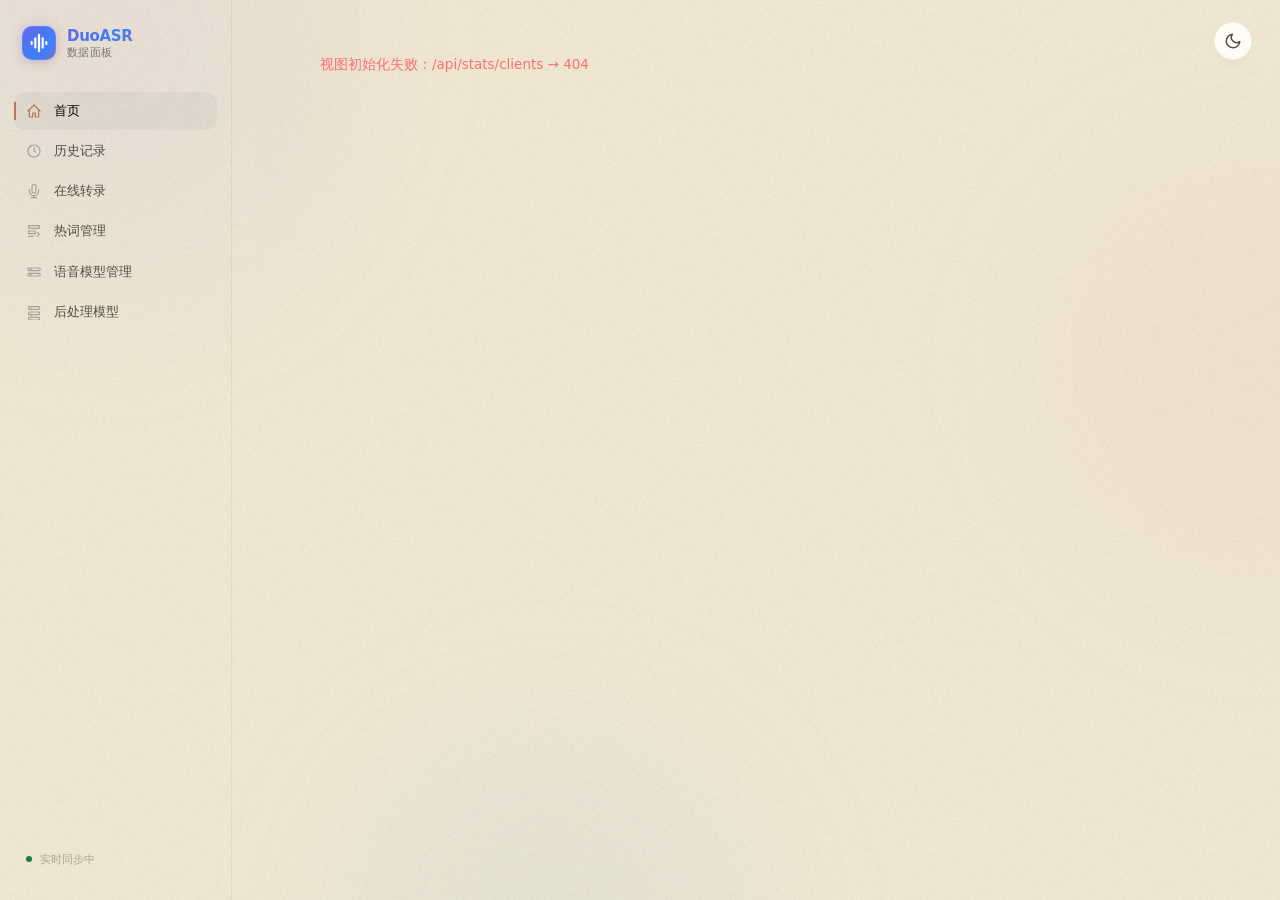
==== commit 5cde14d1: "feat(post-process): add LLM text cleanup with local GGUF and custom endpoint support" ====
--- a/static/dashboard/index.html
+++ b/static/dashboard/index.html
@@ -4,6 +4,7 @@
   <meta charset="UTF-8">
   <meta name="viewport" content="width=device-width, initial-scale=1.0">
   <title>DuoASR · 数据面板</title>
+  <link rel="icon" type="image/svg+xml" href="favicon.svg">
   <link rel="stylesheet" href="style/base.css">
   <link rel="stylesheet" href="style/components.css">
   <link rel="stylesheet" href="style/home.css">
@@ -11,6 +12,7 @@
   <link rel="stylesheet" href="style/hotwords.css">
   <link rel="stylesheet" href="style/transcribe.css">
   <link rel="stylesheet" href="style/models.css">
+  <link rel="stylesheet" href="style/post-process.css">
 </head>
 <body>
   <!-- 极光背景 + 双层纹理（细颗粒噪点 + 粗纤维纸纹） -->
@@ -90,7 +92,20 @@
             <circle cx="7" cy="16" r="0.6" fill="currentColor"/>
           </svg>
         </span>
-        <span>模型管理</span>
+        <span>语音模型管理</span>
+      </a>
+      <a href="#/post-process" class="nav-item" data-view="post-process">
+        <span class="nav-icon" aria-hidden="true">
+          <svg viewBox="0 0 24 24" width="16" height="16" fill="none" stroke="currentColor" stroke-width="1.8" stroke-linecap="round" stroke-linejoin="round">
+            <path d="M4 4h16v4H4z"/>
+            <path d="M4 12h16v4H4z"/>
+            <path d="M4 20h16v4H4z"/>
+            <circle cx="8" cy="8" r="0.6" fill="currentColor"/>
+            <circle cx="8" cy="16" r="0.6" fill="currentColor"/>
+            <circle cx="8" cy="24" r="0.6" fill="currentColor"/>
+          </svg>
+        </span>
+        <span>后处理模型</span>
       </a>
     </nav>
 
--- a/static/dashboard/style/components.css
+++ b/static/dashboard/style/components.css
@@ -469,9 +469,7 @@
   border-color: color-mix(in srgb, var(--hl) 30%, transparent);
 }
 
-/* ================================================================
- * 关键词高亮 + diff
-
+/* ── filter-row 响应式：窄屏隐藏 divider + filter-reset 不再 auto-margin ── */
 @media (max-width: 720px) {
   .filter-divider { display: none; }
   .filter-reset { margin-left: 0; }
@@ -481,12 +479,17 @@
 
 .confirm-dialog {
   border: none;
+  outline: none;       /* 去掉浏览器默认 focus outline（截图看到的黑框）*/
   background: transparent;
   padding: 0;
   margin: auto;
   max-width: 460px;
   width: calc(100vw - 32px);
   /* dialog 自身只做容器，视觉在 .confirm-card 上 */
+}
+.confirm-dialog:focus,
+.confirm-dialog:focus-visible {
+  outline: none;
 }
 .confirm-dialog::backdrop {
   background: rgba(0, 0, 0, 0.5);
--- a/static/dashboard/style/transcribe.css
+++ b/static/dashboard/style/transcribe.css
@@ -1,6 +1,6 @@
 .trans-input {
   display: grid;
-  grid-template-columns: 1fr auto 1fr;
+  grid-template-columns: 1fr 1fr;
   gap: 18px;
   align-items: stretch;
 }
@@ -52,28 +52,6 @@
   font-size: 12.5px;
 }
 
-.trans-or {
-  align-self: center;
-  color: var(--fg-dim);
-  font-size: 12px;
-  letter-spacing: 0.12em;
-  text-transform: uppercase;
-  position: relative;
-  width: 28px;
-  text-align: center;
-}
-.trans-or::before,
-.trans-or::after {
-  content: "";
-  position: absolute;
-  left: 50%;
-  width: 1px;
-  height: calc(50% - 18px);
-  background: var(--border-soft);
-}
-.trans-or::before { top: 0; }
-.trans-or::after  { bottom: 0; }
-
 .trans-recorder {
   display: flex;
   flex-direction: column;
@@ -163,11 +141,6 @@
   background: linear-gradient(90deg, var(--hl), #f87171);
   transition: width 60ms linear;
 }
-.trans-rec-hint {
-  color: var(--fg-dim);
-  font-size: 12px;
-}
-
 .trans-status {
   margin-top: 18px;
   padding: 12px 16px;
@@ -180,6 +153,8 @@
   align-items: center;
   gap: 10px;
 }
+/* `display: flex` 会盖掉 [hidden] 默认的 display:none —— 显式还原 */
+.trans-status[hidden] { display: none; }
 .trans-status-error {
   background: rgba(239, 68, 68, 0.12);
   border-color: rgba(239, 68, 68, 0.32);
--- a/static/dashboard/style/models.css
+++ b/static/dashboard/style/models.css
@@ -735,6 +735,40 @@
   color: #fca5a5;
 }
 [data-theme="light"] .model-task-state.state-error { color: #b91c1c; }
+.model-task-state.state-cancelled {
+  background: rgba(245, 158, 11, 0.18);
+  color: #fcd34d;
+}
+[data-theme="light"] .model-task-state.state-cancelled { color: #b45309; }
+
+/* 暂停 / 取消 按钮（进度卡右侧）*/
+.model-task-head-right {
+  display: flex;
+  align-items: center;
+  gap: 8px;
+  flex-shrink: 0;
+}
+.model-task-btn {
+  padding: 4px 12px;
+  border-radius: 999px;
+  border: 1px solid var(--border-soft);
+  background: transparent;
+  color: var(--fg-mid);
+  font-size: 12px;
+  font-family: inherit;
+  cursor: pointer;
+  transition: all 0.15s;
+}
+.model-task-btn:hover:not(:disabled) {
+  color: var(--fg-strong);
+  border-color: var(--hl);
+}
+.model-task-btn-danger:hover:not(:disabled) {
+  color: #f87171;
+  border-color: rgba(239, 68, 68, 0.5);
+  background: rgba(239, 68, 68, 0.08);
+}
+.model-task-btn:disabled { opacity: 0.5; cursor: not-allowed; }
 
 .model-task-progress {
   display: flex;
--- a/static/dashboard/style/post-process.css
+++ b/static/dashboard/style/post-process.css
@@ -0,0 +1,439 @@
+/* 后处理模型管理页 */
+
+/* ── Provider 选择 ─────────────────────────────────── */
+.pp-provider-group {
+  display: flex;
+  gap: 12px;
+  margin-bottom: 20px;
+}
+.pp-provider-radio {
+  flex: 1;
+  position: relative;
+}
+.pp-provider-radio input {
+  position: absolute;
+  opacity: 0;
+  pointer-events: none;
+}
+.pp-provider-card {
+  display: flex;
+  flex-direction: column;
+  align-items: center;
+  gap: 6px;
+  padding: 18px 12px;
+  border: 1px solid var(--border-soft);
+  border-radius: 14px;
+  background: var(--bg-elevated);
+  backdrop-filter: blur(12px);
+  cursor: pointer;
+  transition: all 180ms;
+  text-align: center;
+}
+.pp-provider-card:hover {
+  border-color: rgba(168, 132, 255, 0.4);
+  transform: translateY(-1px);
+}
+.pp-provider-radio input:checked + .pp-provider-card {
+  border-color: var(--hl);
+  background: var(--hl-soft);
+  box-shadow: 0 0 0 1px rgba(168, 132, 255, 0.25);
+}
+.pp-provider-icon {
+  color: var(--fg-dim);
+  transition: color 180ms;
+}
+.pp-provider-radio input:checked + .pp-provider-card .pp-provider-icon {
+  color: var(--hl);
+}
+.pp-provider-label {
+  font-size: 13px;
+  font-weight: 600;
+  color: var(--fg-strong);
+}
+.pp-provider-hint {
+  font-size: 11px;
+  color: var(--fg-dim);
+}
+
+/* ── 配置区 ────────────────────────────────────────── */
+.pp-section {
+  margin-bottom: 20px;
+  padding: 18px 20px;
+  border: 1px solid var(--border-soft);
+  border-radius: 14px;
+  background: var(--bg-elevated);
+  backdrop-filter: blur(12px);
+}
+.pp-section-title {
+  margin: 0 0 14px;
+  font-size: 13px;
+  font-weight: 600;
+  letter-spacing: 0.08em;
+  text-transform: uppercase;
+  color: var(--fg-dim);
+}
+.pp-form-row {
+  display: flex;
+  flex-direction: column;
+  gap: 12px;
+  margin-bottom: 14px;
+}
+.pp-form-label {
+  font-size: 12px;
+  text-transform: uppercase;
+  letter-spacing: 0.06em;
+  color: var(--fg-dim);
+  margin-bottom: 2px;
+}
+.pp-form-input {
+  padding: 9px 12px;
+  border-radius: 10px;
+  border: 1px solid var(--border-soft);
+  background: transparent;
+  color: var(--fg-strong);
+  font-family: ui-monospace, "SF Mono", Menlo, monospace;
+  font-size: 13.5px;
+  outline: none;
+  transition: border-color 150ms;
+  width: 100%;
+  box-sizing: border-box;
+}
+.pp-form-input:focus {
+  border-color: var(--hl);
+  box-shadow: 0 0 0 3px rgba(168, 132, 255, 0.15);
+}
+.pp-form-input::placeholder {
+  color: var(--fg-dim);
+  opacity: 0.6;
+}
+
+/* ── 本地模型管理区 ────────────────────────────────── */
+.pp-model-list {
+  list-style: none;
+  margin: 0;
+  padding: 0;
+  display: flex;
+  flex-direction: column;
+  gap: 8px;
+}
+.pp-model-empty {
+  padding: 28px 18px;
+  text-align: center;
+  color: var(--fg-dim);
+  font-style: italic;
+  background: var(--bg-soft);
+  border: 1px solid var(--border-soft);
+  border-radius: 12px;
+}
+.pp-model-card {
+  display: flex;
+  align-items: center;
+  justify-content: space-between;
+  gap: 14px;
+  padding: 12px 16px;
+  border: 1px solid var(--border-soft);
+  border-radius: 12px;
+  background: var(--bg-elevated);
+  backdrop-filter: blur(8px);
+  transition: border-color 180ms, transform 180ms;
+}
+.pp-model-card:hover {
+  transform: translateY(-1px);
+  border-color: rgba(168, 132, 255, 0.4);
+}
+.pp-model-card.is-current {
+  border-color: rgba(16, 185, 129, 0.5);
+  box-shadow: 0 0 0 1px rgba(16, 185, 129, 0.2);
+}
+.pp-model-info {
+  display: flex;
+  align-items: center;
+  gap: 10px;
+  flex-wrap: wrap;
+  min-width: 0;
+}
+.pp-model-name {
+  font-family: ui-monospace, "SF Mono", Menlo, monospace;
+  font-size: 13.5px;
+  font-weight: 600;
+  color: var(--fg-strong);
+  overflow: hidden;
+  text-overflow: ellipsis;
+  white-space: nowrap;
+}
+.pp-model-size {
+  font-size: 12px;
+  color: var(--fg-dim);
+  font-variant-numeric: tabular-nums;
+}
+.pp-model-actions {
+  display: flex;
+  gap: 6px;
+  flex-shrink: 0;
+}
+.pp-model-act-btn {
+  padding: 5px 12px;
+  border-radius: 999px;
+  border: 1px solid var(--border-soft);
+  background: transparent;
+  color: var(--fg-mid);
+  font-size: 12.5px;
+  cursor: pointer;
+  transition: all 0.15s;
+}
+.pp-model-act-btn:hover:not(:disabled) {
+  color: var(--fg-strong);
+  border-color: var(--hl);
+}
+.pp-model-act-btn:disabled {
+  opacity: 0.55;
+  cursor: not-allowed;
+}
+.pp-model-act-delete:hover:not(:disabled) {
+  color: #f87171;
+  border-color: rgba(239, 68, 68, 0.5);
+  background: rgba(239, 68, 68, 0.08);
+}
+.pp-model-act-activate {
+  border-color: var(--hl);
+  color: var(--hl);
+}
+.pp-model-act-activate:hover:not(:disabled) {
+  background: var(--hl-soft);
+}
+
+/* ── 搜索 ───────────────────────────────────────────── */
+.pp-search-row {
+  position: relative;
+  display: flex;
+  align-items: center;
+  gap: 10px;
+  padding: 10px 14px;
+  border: 1px solid var(--border-soft);
+  border-radius: 12px;
+  background: var(--bg-elevated);
+  backdrop-filter: blur(12px);
+  transition: border-color 150ms, box-shadow 150ms;
+  margin-bottom: 8px;
+}
+.pp-search-row:focus-within {
+  border-color: var(--hl);
+  box-shadow: 0 0 0 3px rgba(168, 132, 255, 0.18);
+}
+.pp-search-icon {
+  color: var(--fg-dim);
+  flex-shrink: 0;
+}
+.pp-search-input {
+  flex: 1;
+  border: none;
+  background: transparent;
+  color: var(--fg-strong);
+  font-size: 14px;
+  outline: none;
+  font-family: inherit;
+}
+.pp-search-clear {
+  background: transparent;
+  border: none;
+  color: var(--fg-dim);
+  font-size: 18px;
+  line-height: 1;
+  cursor: pointer;
+  padding: 2px 6px;
+  border-radius: 999px;
+  transition: all 0.15s;
+}
+.pp-search-clear:hover {
+  color: var(--fg-strong);
+  background: var(--bg-soft);
+}
+.pp-search-hint {
+  margin: 4px 0 10px;
+  font-size: 12px;
+  color: var(--fg-dim);
+}
+.pp-search-status {
+  margin: 8px 0;
+  padding: 8px 14px;
+  border-radius: 8px;
+  background: var(--bg-soft);
+  border: 1px solid var(--border-soft);
+  color: var(--fg-mid);
+  font-size: 12.5px;
+}
+.pp-search-results {
+  list-style: none;
+  margin: 8px 0 0;
+  padding: 0;
+  display: flex;
+  flex-direction: column;
+  gap: 8px;
+}
+.pp-search-hit {
+  display: flex;
+  align-items: center;
+  justify-content: space-between;
+  gap: 14px;
+  padding: 10px 14px;
+  border: 1px solid var(--border-soft);
+  border-radius: 10px;
+  background: var(--bg-elevated);
+  backdrop-filter: blur(8px);
+  transition: border-color 180ms;
+}
+.pp-search-hit:hover {
+  border-color: rgba(168, 132, 255, 0.4);
+}
+
+/* ── Prompt 编辑 ────────────────────────────────────── */
+.pp-prompt-textarea {
+  width: 100%;
+  min-height: 320px;
+  padding: 14px;
+  border-radius: 12px;
+  border: 1px solid var(--border-soft);
+  background: var(--bg-elevated);
+  backdrop-filter: blur(12px);
+  color: var(--fg-strong);
+  font-family: ui-monospace, "SF Mono", Menlo, monospace;
+  font-size: 13px;
+  line-height: 1.7;
+  outline: none;
+  resize: vertical;
+  box-sizing: border-box;
+  transition: border-color 150ms;
+}
+.pp-prompt-textarea:focus {
+  border-color: var(--hl);
+  box-shadow: 0 0 0 3px rgba(168, 132, 255, 0.15);
+}
+
+/* ── 测试区 ─────────────────────────────────────────── */
+.pp-test-input {
+  width: 100%;
+  min-height: 80px;
+  padding: 12px;
+  border-radius: 12px;
+  border: 1px solid var(--border-soft);
+  background: var(--bg-elevated);
+  backdrop-filter: blur(12px);
+  color: var(--fg-strong);
+  font-size: 14px;
+  line-height: 1.6;
+  outline: none;
+  resize: vertical;
+  box-sizing: border-box;
+  transition: border-color 150ms;
+  font-family: inherit;
+}
+.pp-test-input:focus {
+  border-color: var(--hl);
+  box-shadow: 0 0 0 3px rgba(168, 132, 255, 0.15);
+}
+.pp-test-compare {
+  display: grid;
+  grid-template-columns: 1fr 1fr;
+  gap: 14px;
+  margin-top: 14px;
+}
+.pp-test-col-label {
+  font-size: 11px;
+  font-weight: 600;
+  text-transform: uppercase;
+  letter-spacing: 0.08em;
+  color: var(--fg-dim);
+  margin-bottom: 6px;
+}
+.pp-test-col-text {
+  padding: 12px 14px;
+  border-radius: 10px;
+  background: var(--bg-soft);
+  border: 1px solid var(--border-soft);
+  color: var(--fg-strong);
+  font-size: 13.5px;
+  line-height: 1.65;
+  white-space: pre-wrap;
+  word-break: break-word;
+  min-height: 60px;
+}
+.pp-test-meta {
+  margin-top: 10px;
+  font-size: 12px;
+  color: var(--fg-dim);
+  font-variant-numeric: tabular-nums;
+}
+
+/* ── 保存按钮 ───────────────────────────────────────── */
+.pp-save-btn {
+  padding: 8px 20px;
+  border-radius: 999px;
+  border: 1px solid var(--hl);
+  background: var(--hl);
+  color: white;
+  font-size: 13px;
+  font-family: inherit;
+  cursor: pointer;
+  transition: all 0.15s;
+  margin-top: 8px;
+}
+.pp-save-btn:hover:not(:disabled) {
+  filter: brightness(1.06);
+}
+.pp-save-btn:disabled {
+  opacity: 0.55;
+  cursor: not-allowed;
+}
+.pp-test-btn {
+  padding: 8px 20px;
+  border-radius: 999px;
+  border: 1px solid var(--hl);
+  background: var(--hl);
+  color: white;
+  font-size: 13px;
+  font-family: inherit;
+  cursor: pointer;
+  transition: all 0.15s;
+}
+.pp-test-btn:hover:not(:disabled) {
+  filter: brightness(1.06);
+}
+.pp-test-btn:disabled {
+  opacity: 0.55;
+  cursor: not-allowed;
+}
+
+/* ── Toast ──────────────────────────────────────────── */
+.pp-toast {
+  position: fixed;
+  bottom: 24px;
+  right: 24px;
+  padding: 10px 20px;
+  border-radius: 10px;
+  background: rgba(16, 185, 129, 0.9);
+  color: white;
+  font-size: 13px;
+  font-weight: 500;
+  z-index: 999;
+  animation: pp-toast-in 0.25s ease-out;
+  pointer-events: none;
+}
+.pp-toast.is-error {
+  background: rgba(239, 68, 68, 0.9);
+}
+@keyframes pp-toast-in {
+  from { opacity: 0; transform: translateY(12px); }
+  to   { opacity: 1; transform: translateY(0); }
+}
+
+/* ── 错误提示 ───────────────────────────────────────── */
+.pp-error {
+  padding: 10px 16px;
+  border-radius: 10px;
+  background: rgba(239, 68, 68, 0.12);
+  border: 1px solid rgba(239, 68, 68, 0.3);
+  color: #fca5a5;
+  font-size: 12.5px;
+  margin-bottom: 14px;
+}
+[data-theme="light"] .pp-error { color: #b91c1c; }
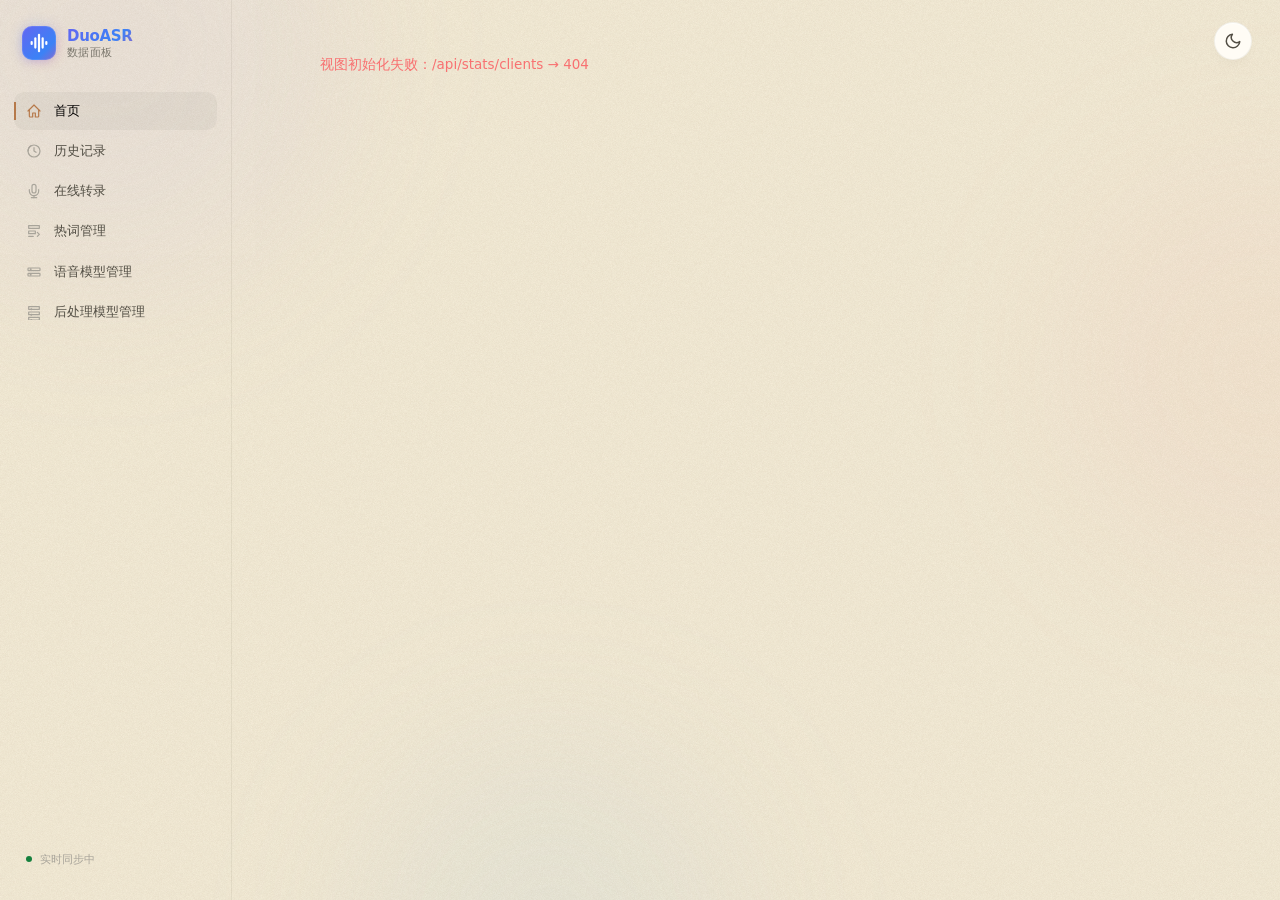
==== commit 34583eea: "fix: sync sidebar labels with page titles, trim empty chart days" ====
--- a/static/dashboard/index.html
+++ b/static/dashboard/index.html
@@ -105,7 +105,7 @@
             <circle cx="8" cy="24" r="0.6" fill="currentColor"/>
           </svg>
         </span>
-        <span>后处理模型</span>
+        <span>后处理模型管理</span>
       </a>
     </nav>
 
@@ -142,6 +142,6 @@
   </dialog>
 
   <script src="vendor/chart.umd.js"></script>
-  <script type="module" src="js/main.js"></script>
+  <script type="module" src="js/main.js?v=3"></script>
 </body>
 </html>
--- a/static/dashboard/style/home.css
+++ b/static/dashboard/style/home.css
@@ -76,8 +76,8 @@
   margin-bottom: 18px;
 }
 
-/* hero × 2，每张占 6 列 */
-.card-hero { grid-column: span 6; }
+/* hero × 3，每张占 4 列 */
+.card-hero { grid-column: span 4; }
 /* 普通卡 × 4，每张占 3 列 */
 .cards .card:not(.card-hero) { grid-column: span 3; }
 
@@ -146,6 +146,7 @@
 .cards .card:nth-child(4)::before { animation-delay: -4.5s; }
 .cards .card:nth-child(5)::before { animation-delay: -6s; }
 .cards .card:nth-child(6)::before { animation-delay: -7.5s; }
+.cards .card:nth-child(7)::before { animation-delay: -9s; }
 
 @keyframes accent-sweep {
   0%, 100% { background-position: 0% 50%; }
@@ -174,6 +175,7 @@
 .cards .card:nth-child(4) .card-glow { animation-delay: -3.6s; }
 .cards .card:nth-child(5) .card-glow { animation-delay: -4.8s; }
 .cards .card:nth-child(6) .card-glow { animation-delay: -6s; }
+.cards .card:nth-child(7) .card-glow { animation-delay: -7.2s; }
 
 @keyframes glow-breathe {
   0%, 100% { opacity: 0.42; transform: scale(0.96); }
@@ -253,6 +255,7 @@
 .cards .card:nth-child(4) { animation-delay: 190ms; }
 .cards .card:nth-child(5) { animation-delay: 240ms; }
 .cards .card:nth-child(6) { animation-delay: 290ms; }
+.cards .card:nth-child(7) { animation-delay: 340ms; }
 
 .card-sub { font-size: 11px; margin-top: 6px; color: var(--fg-dim); }
 .card-sub-error { color: var(--error); }
--- a/static/dashboard/style/post-process.css
+++ b/static/dashboard/style/post-process.css
@@ -126,10 +126,10 @@
   border-radius: 12px;
 }
 .pp-model-card {
-  display: flex;
+  display: grid;
+  grid-template-columns: 1fr auto;
+  gap: 6px 14px;
   align-items: center;
-  justify-content: space-between;
-  gap: 14px;
   padding: 12px 16px;
   border: 1px solid var(--border-soft);
   border-radius: 12px;
